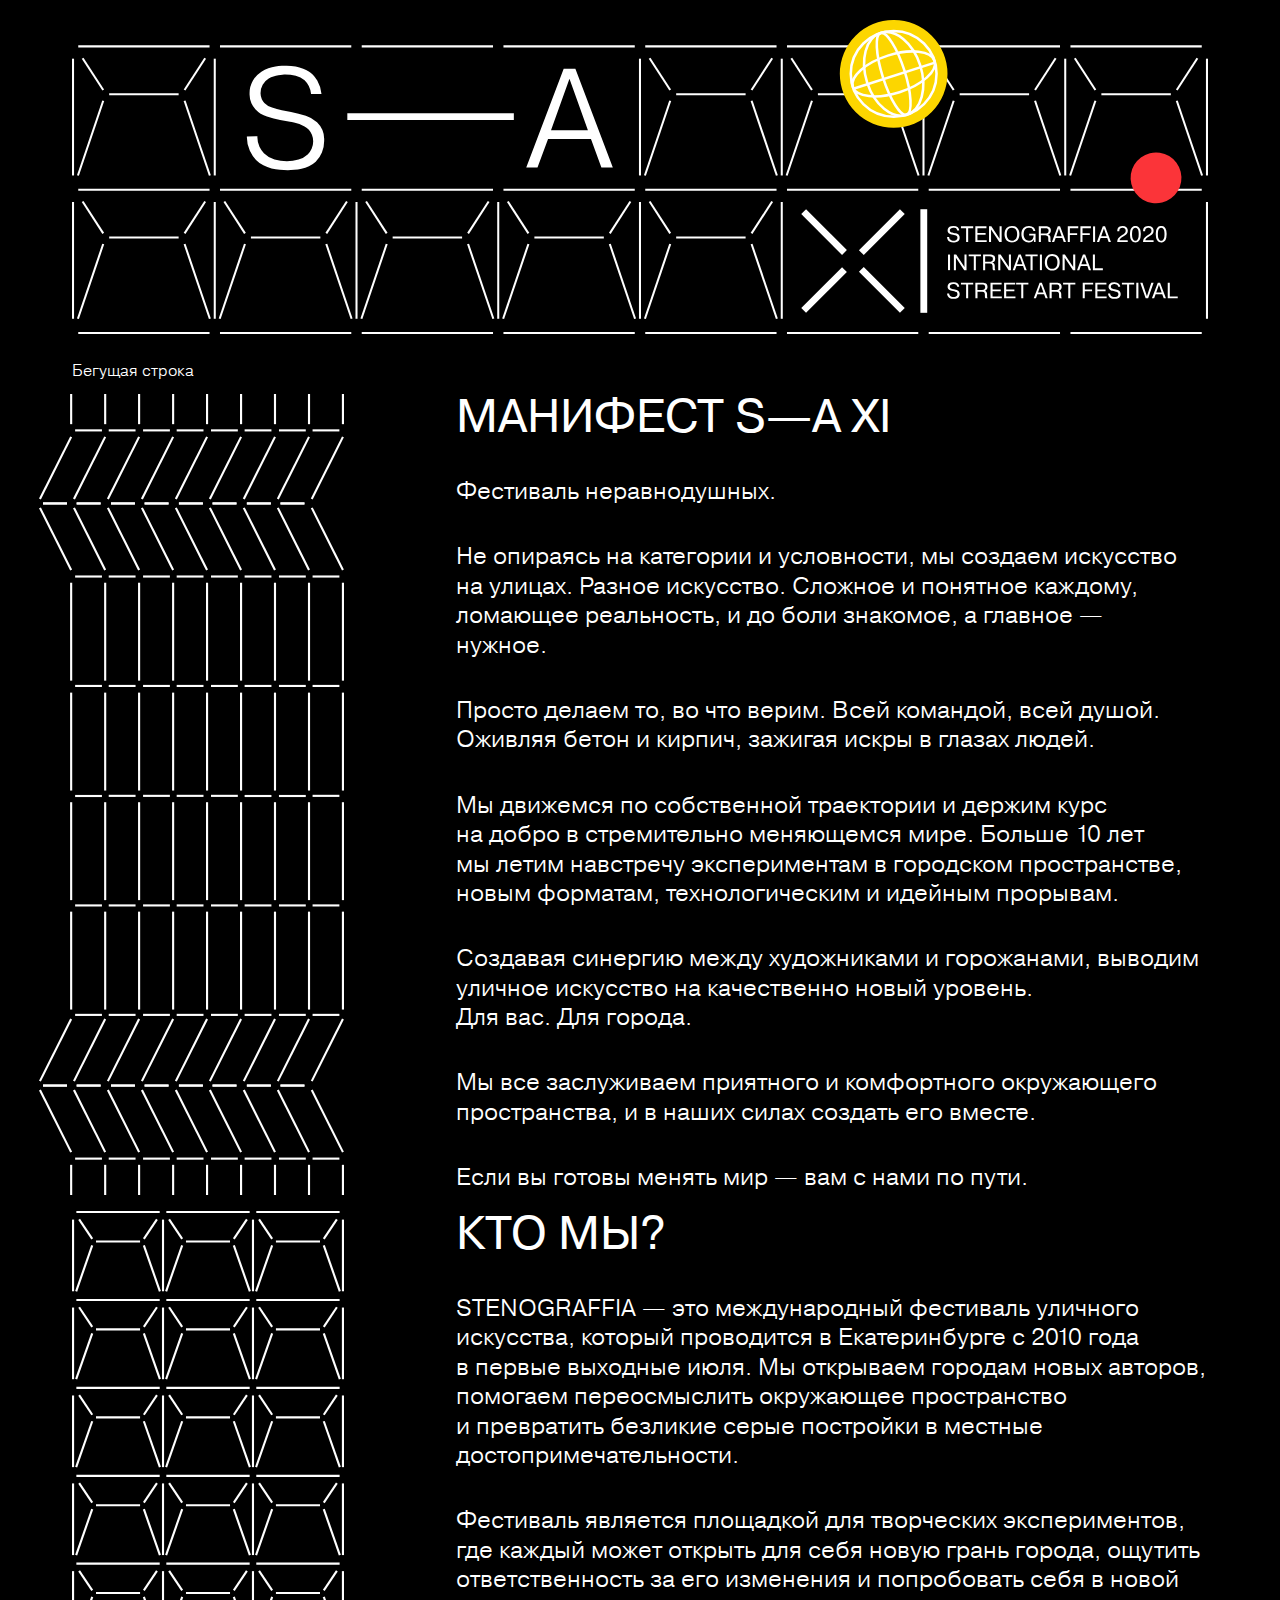
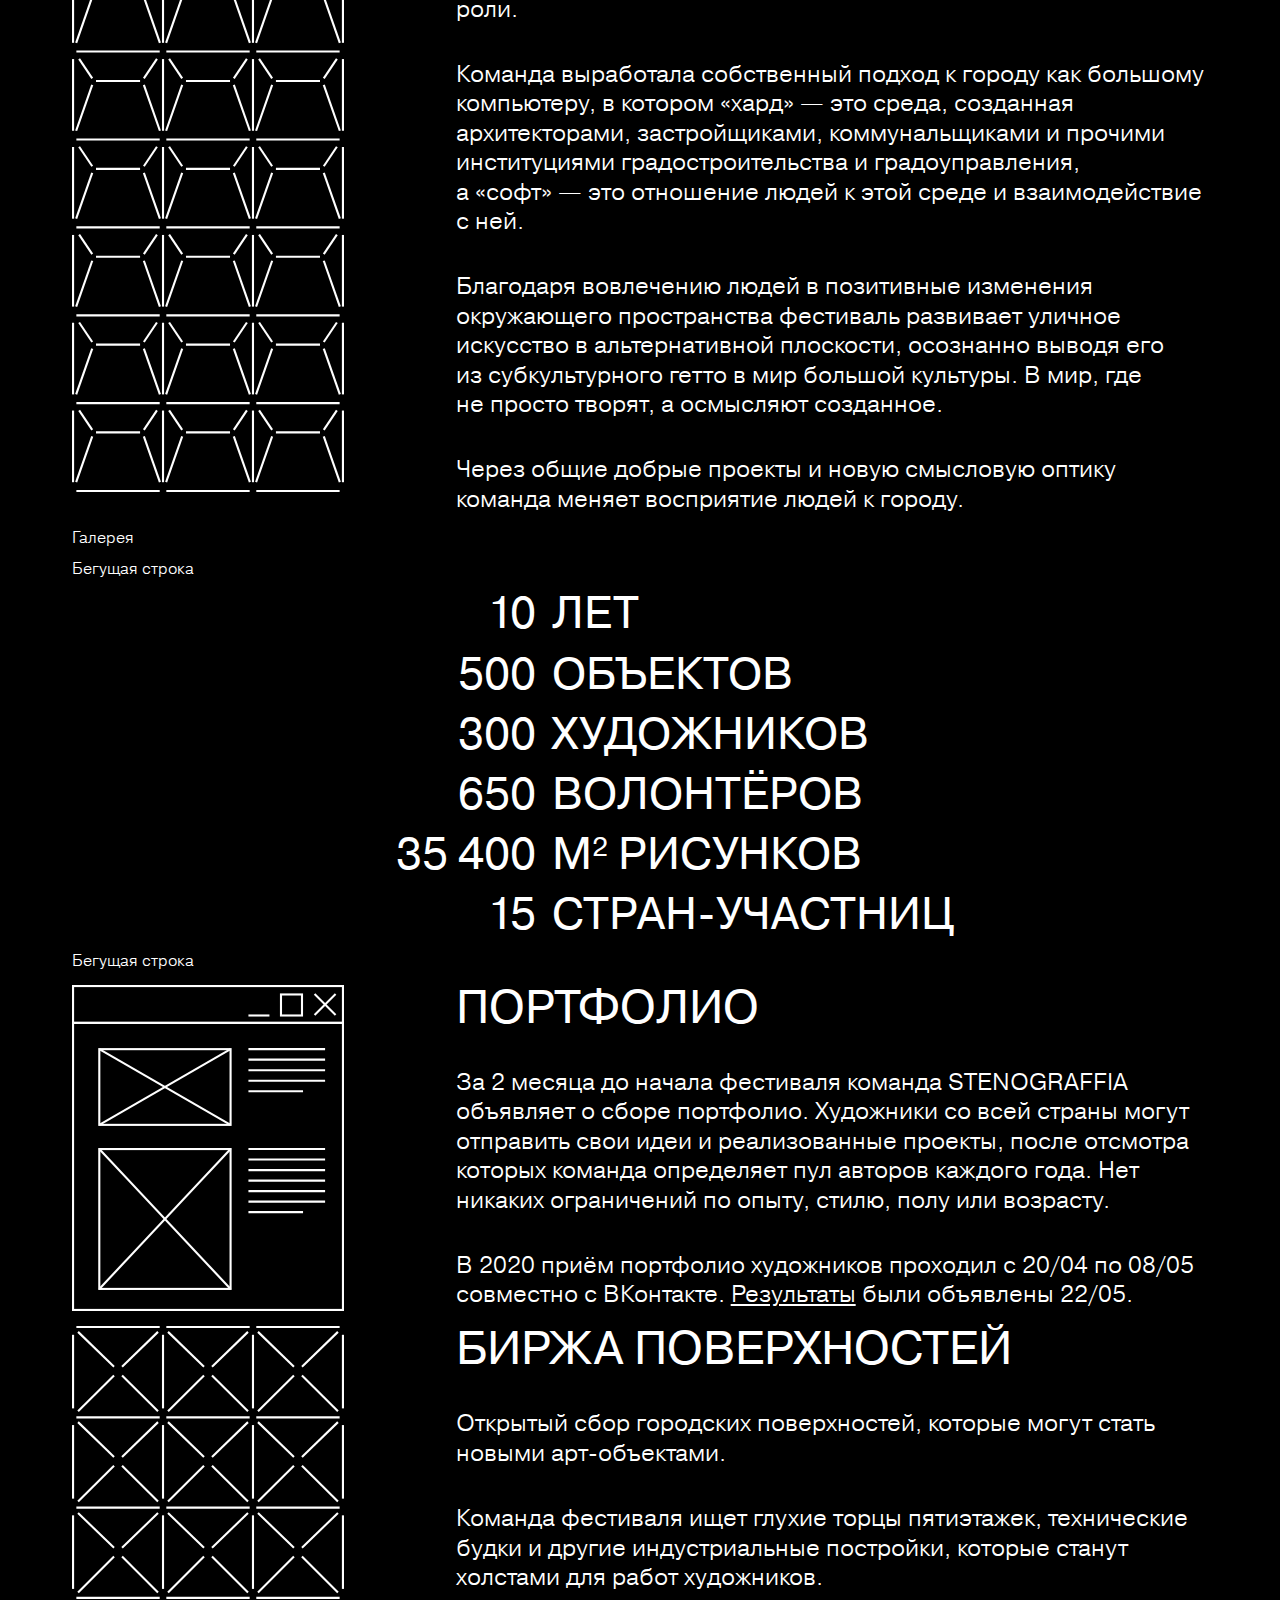
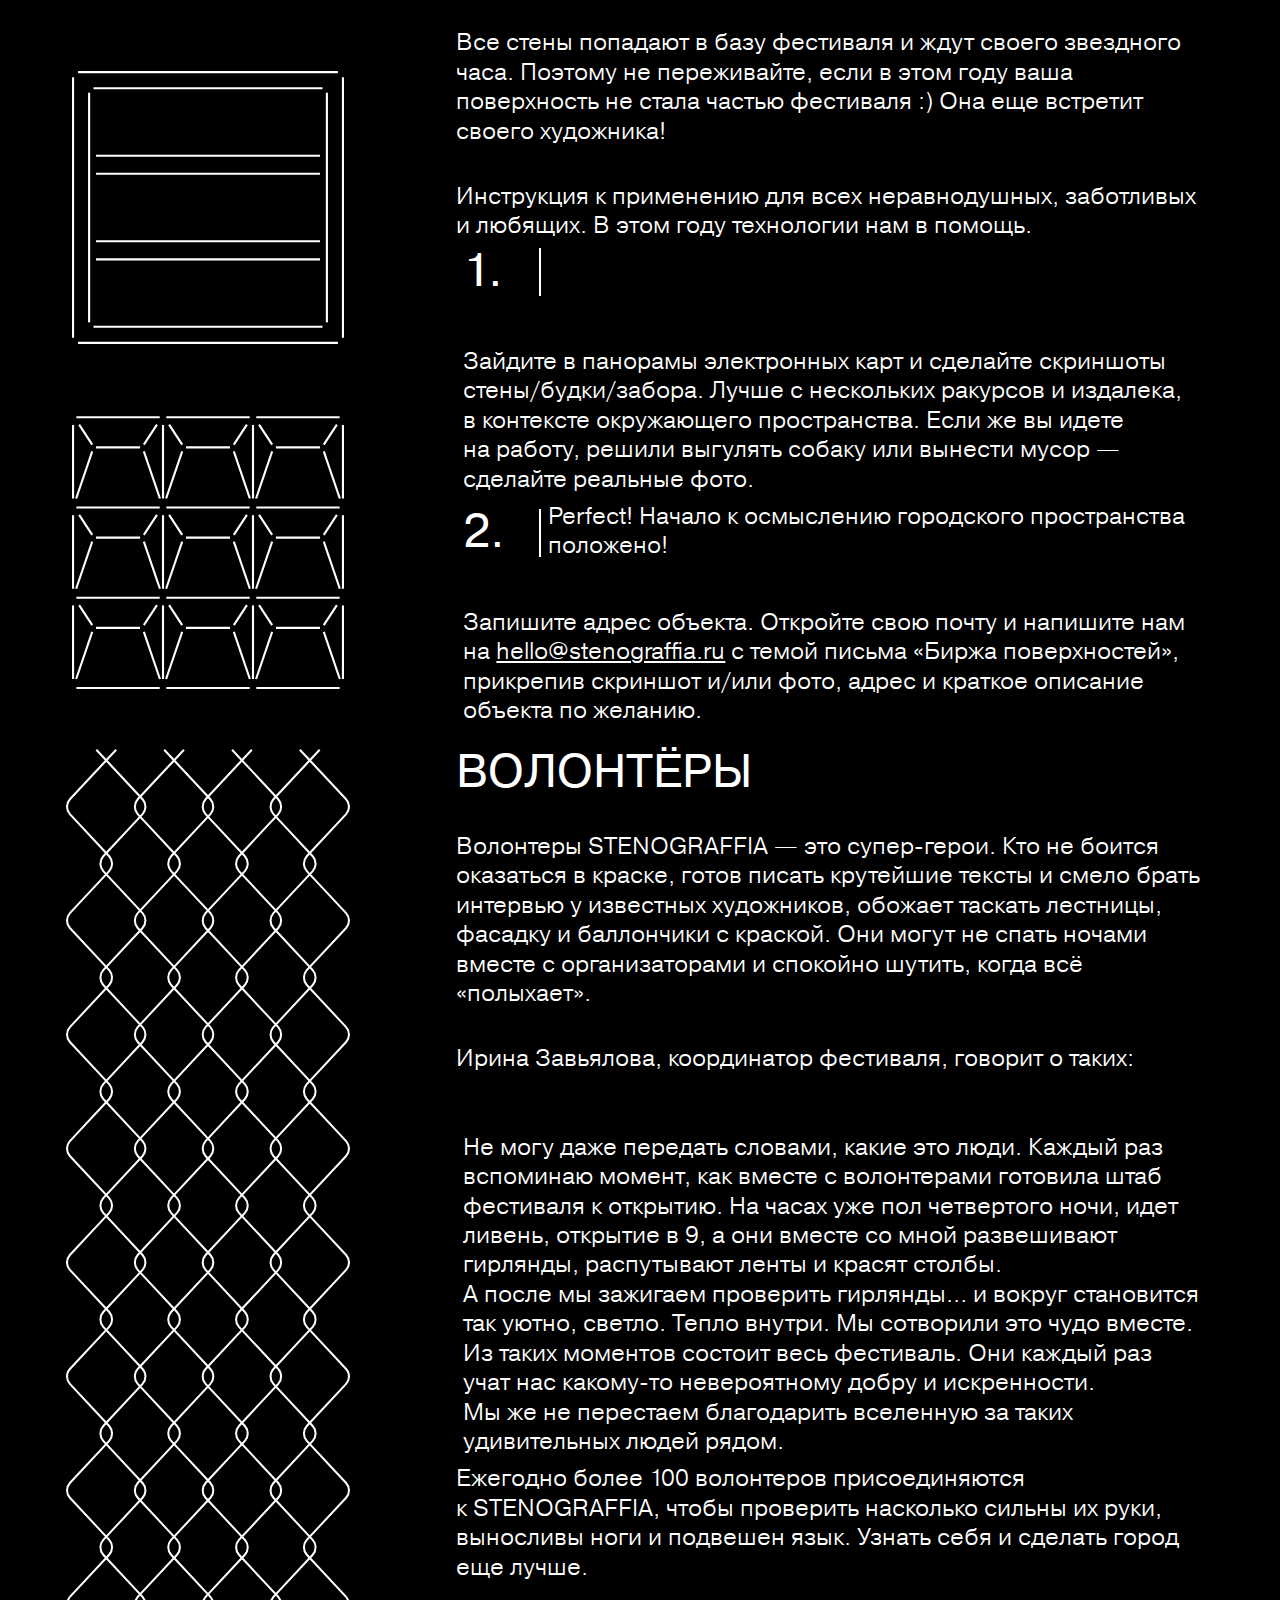
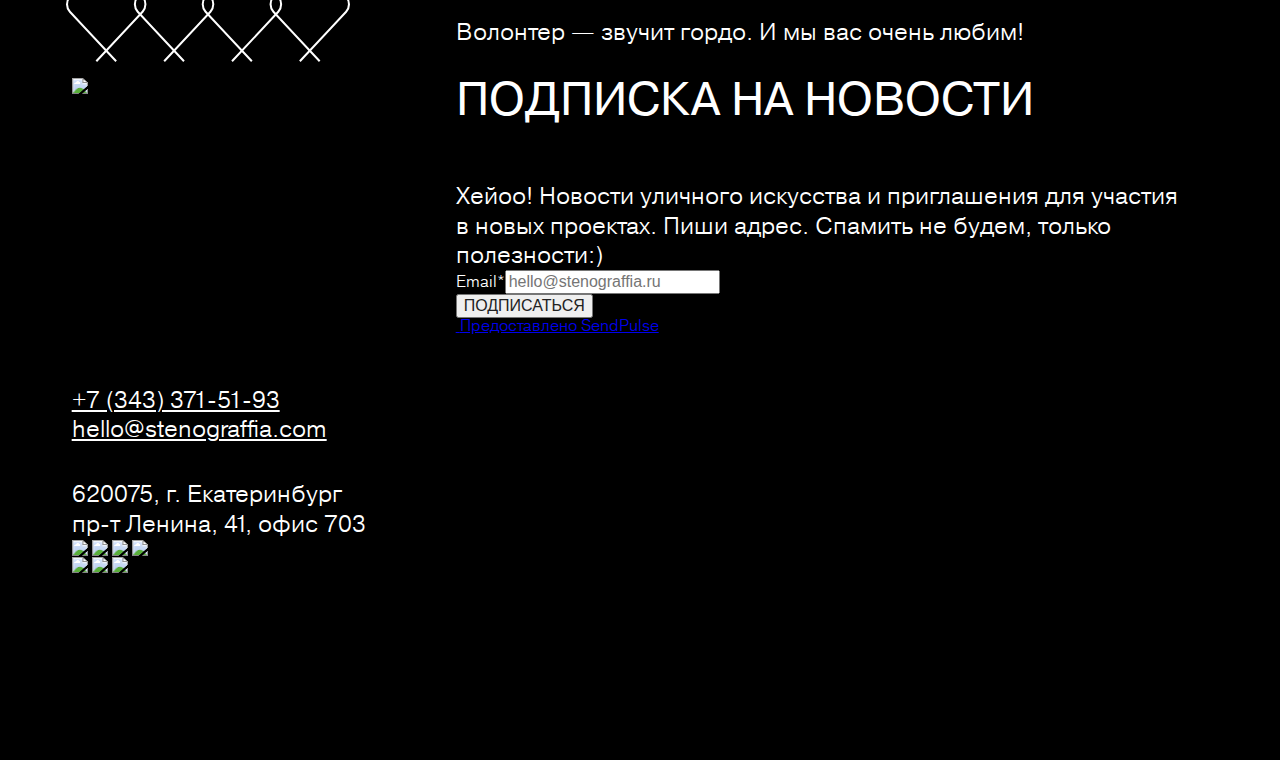
==== index.html @ bbad6b16 "правильное название вк" ====
<!DOCTYPE html>
<html lang="ru">
	<head>
		<meta charset="utf-8">
		<title>S—A.XI</title>
		<link rel="stylesheet" href="./styles.css?ver=start">
		
	</head>
	<body>
		<div class="container">
			<!--<div class="row header-row">
				<div class="col-7"><span class="header">STENOGRAFFIA_FESTIVAL</span></div>
				<div class="col-5 alright"><span class="header"><a href="#">PRESS</a> <a href="#">REVISION</a></span></div>
			</div>-->
			<div class="row header-row">
				<div class="col-12"><img src="./img/header.svg" alt="S—A.XI" width="100%"></div>
			</div>
			<div class="row marquee-row">
				<div class="col-12">Бегущая строка</div>
			</div>
			<div class="row manifest-row">
				<div class="col-3"><img src="./img/zabor-setka.svg" width="112%" style="margin-left:-12%"></div>
				<div class="col-1"></div>
				<div class="col-8">
					<h2>Манифест S—A XI</h2>
					<p>Фестиваль неравнодушных.</p>
					<p>Не&nbsp;опираясь на&nbsp;категории и&nbsp;условности, мы&nbsp;создаем искусство на&nbsp;улицах. Разное искусство. Сложное и&nbsp;понятное каждому, ломающее реальность, и&nbsp;до&nbsp;боли знакомое, а&nbsp;главное&nbsp;&mdash;<br>нужное.</p>
					<p>Просто делаем то, во&nbsp;что верим. Всей командой, всей душой. Оживляя бетон и&nbsp;кирпич, зажигая искры в&nbsp;глазах людей.</p>
					<p>Мы&nbsp;движемся по&nbsp;собственной траектории и&nbsp;держим курс на&nbsp;добро в&nbsp;стремительно меняющемся мире. Больше&nbsp;10&nbsp;лет мы&nbsp;летим навстречу экспериментам в&nbsp;городском пространстве, новым форматам, технологическим и&nbsp;идейным прорывам.</p>
					<p>Создавая синергию между художниками и&nbsp;горожанами, выводим уличное искусство на&nbsp;качественно новый уровень.<br>Для&nbsp;вас. Для&nbsp;города.</p>
					<p>Мы&nbsp;все заслуживаем приятного и&nbsp;комфортного окружающего пространства, и&nbsp;в&nbsp;наших силах создать его вместе.</p>
					<p>Если вы&nbsp;готовы менять мир&nbsp;&mdash; вам с&nbsp;нами по&nbsp;пути.</p>
				</div>
			</div>
			<div class="row who-row">
				<div class="col-3"><img src="./img/zabor-po2.svg" width="100%"></div>
				<div class="col-1"></div>
				<div class="col-8">
					<h2>Кто мы?</h2>
					<p>STENOGRAFFIA&nbsp;&mdash; это международный фестиваль уличного искусства, который проводится в&nbsp;Екатеринбурге с&nbsp;2010 года в&nbsp;первые выходные июля. Мы&nbsp;открываем городам новых авторов, помогаем переосмыслить окружающее пространство и&nbsp;превратить безликие серые постройки в&nbsp;местные достопримечательности.</p>
					<p>Фестиваль является площадкой для творческих экспериментов, где каждый может открыть для себя новую грань города, ощутить ответственность за&nbsp;его изменения и&nbsp;попробовать себя в&nbsp;новой роли.</p>
					<p>Команда выработала собственный подход к&nbsp;городу как большому компьютеру, в&nbsp;котором &laquo;хард&raquo;&nbsp;&mdash; это среда, созданная архитекторами, застройщиками, коммунальщиками и&nbsp;прочими институциями градостроительства и&nbsp;градоуправления, а&nbsp;&laquo;софт&raquo;&nbsp;&mdash; это отношение людей к&nbsp;этой среде и&nbsp;взаимодействие с&nbsp;ней.</p>
					<p>Благодаря вовлечению людей в&nbsp;позитивные изменения окружающего пространства фестиваль развивает уличное искусство в&nbsp;альтернативной плоскости, осознанно выводя его из&nbsp;субкультурного гетто в&nbsp;мир большой культуры. В&nbsp;мир, где не&nbsp;просто творят, а&nbsp;осмысляют созданное.</p>
					<p>Через общие добрые проекты и&nbsp;новую смысловую оптику команда меняет восприятие людей к&nbsp;городу.</p>
				</div>
			</div>
			<div class="row gallery-row">
				<div class="col-12">Галерея</div>
			</div>
			<div class="row marquee-row">
				<div class="col-12">Бегущая строка</div>
			</div>
			<div class="row numbers numbers-row">
				<div class="col-5 alright">10</div>
				<div class="col-7">лет</div>
			</div>
			<div class="row numbers numbers-row">
				<div class="col-5 alright">500</div>
				<div class="col-7">объектов</div>
			</div>
			<div class="row numbers numbers-row">
				<div class="col-5 alright">300</div>
				<div class="col-7">художников</div>
			</div>
			<div class="row numbers numbers-row">
				<div class="col-5 alright">650</div>
				<div class="col-7">волонтёров</div>
			</div>
			<div class="row numbers numbers-row">
				<div class="col-5 alright">35 400</div>
				<div class="col-7">м² рисунков</div>
			</div>
			<div class="row numbers numbers-row">
				<div class="col-5 alright">15</div>
				<div class="col-7">стран-участниц</div>
			</div>
			<div class="row marquee-row">
				<div class="col-12">Бегущая строка</div>
			</div>
			<div class="row portfolio-row">
				<div class="col-3"><img src="./img/window.svg" width="100%"></div>
				<div class="col-1"></div>
				<div class="col-8">
					<h2>Портфолио</h2>
					<p>За&nbsp;2&nbsp;месяца до&nbsp;начала фестиваля команда STENOGRAFFIA объявляет о&nbsp;сборе портфолио. Художники со&nbsp;всей страны могут отправить свои идеи и&nbsp;реализованные проекты, после отсмотра которых команда определяет пул авторов каждого года. Нет никаких ограничений по&nbsp;опыту, стилю, полу или возрасту.</p>
					<p>В&nbsp;2020 приём портфолио художников проходил с&nbsp;20/04 по&nbsp;08/05 совместно с&nbsp;ВКонтакте. <a href="https://vk.com/wall-17497334_13566">Результаты</a> были объявлены 22/05.</p>
				</div>
			</div>
			<div class="row birzha-row">
				<div class="col-3"><img src="./img/walls.svg" width="100%"></div>
				<div class="col-1"></div>
				<div class="col-8">
					<h2>Биржа поверхностей</h2>
					<p>Открытый сбор городских поверхностей, которые могут стать новыми <nobr>арт-объектами</nobr>.</p>
					<p>Команда фестиваля ищет глухие торцы пятиэтажек, технические будки и&nbsp;другие индустриальные постройки, которые станут холстами для работ художников.</p>
					<p>Все стены попадают в&nbsp;базу фестиваля и&nbsp;ждут своего звездного часа. Поэтому не&nbsp;переживайте, если в&nbsp;этом году ваша поверхность не&nbsp;стала частью фестиваля :) Она еще встретит своего художника!</p>	<p>Инструкция к&nbsp;применению для всех неравнодушных, заботливых и&nbsp;любящих. В&nbsp;этом году технологии нам в&nbsp;помощь. </p>
					<div class="row-small"><div class="col-sm-1 instruction">1.</div><div class="col-sm-7"><p>Зайдите в&nbsp;панорамы электронных карт и&nbsp;сделайте скриншоты стены/будки/забора. Лучше с&nbsp;нескольких ракурсов и&nbsp;издалека, в&nbsp;контексте окружающего пространства. Если&nbsp;же вы&nbsp;идете на&nbsp;работу, решили выгулять собаку или вынести мусор&nbsp;&mdash; сделайте реальные фото.</p></div></div>
					<div class="row-small"><div class="col-sm-1 instruction">2.</div><div class="col-sm-7"><p>Запишите адрес объекта. Откройте свою почту и&nbsp;напишите нам на&nbsp;<a href="mailto:hello@stenograffia.ru?subject=Биржа поверхностей">hello@stenograffia.ru</a> с&nbsp;темой письма &laquo;Биржа поверхностей&raquo;, прикрепив скриншот и/или фото, адрес и&nbsp;краткое описание объекта по&nbsp;желанию.</p></div></div>
					<p>Perfect! Начало к осмыслению городского пространства положено!</p>
				</div>
			</div>
			<div class="row volunteer-row">
				<div class="col-3"><img src="./img/rabitz.svg" width="104%" style="margin-left:-2%"></div>
				<div class="col-1"></div>
				<div class="col-8">
					<h2>Волонтёры</h2>
					<p>Волонтеры STENOGRAFFIA&nbsp;&mdash; это <nobr>супер-герои</nobr>. Кто не&nbsp;боится оказаться в&nbsp;краске, готов писать крутейшие тексты и&nbsp;смело брать интервью у&nbsp;известных художников, обожает таскать лестницы, фасадку и&nbsp;баллончики с&nbsp;краской. Они могут не&nbsp;спать ночами вместе с&nbsp;организаторами и&nbsp;спокойно шутить, когда всё &laquo;полыхает&raquo;.</p>
					<p>Ирина Завьялова, координатор фестиваля, говорит о&nbsp;таких: </p>
					<div class="row-small"><div class="col-sm-1" style="border-right: 0.2vw solid white;"></div><div class="col-sm-7"><p>Не&nbsp;могу даже передать словами, какие это люди. Каждый раз вспоминаю момент, как вместе с&nbsp;волонтерами готовила штаб фестиваля к&nbsp;открытию. На&nbsp;часах уже пол четвертого ночи, идет ливень, открытие&nbsp;в&nbsp;9, а&nbsp;они вместе со&nbsp;мной развешивают гирлянды, распутывают ленты и&nbsp;красят столбы. А&nbsp;после&nbsp;мы&nbsp;зажигаем проверить гирлянды&hellip; и&nbsp;вокруг становится так уютно, светло. Тепло внутри. Мы&nbsp;сотворили это чудо вместе. Из&nbsp;таких моментов состоит весь фестиваль. Они&nbsp;каждый раз учат нас <nobr>какому-то</nobr> невероятному добру и&nbsp;искренности. Мы&nbsp;же&nbsp;не&nbsp;перестаем благодарить вселенную за&nbsp;таких удивительных людей рядом.</p></div></div>
					<p>Ежегодно более 100 волонтеров присоединяются к&nbsp;STENOGRAFFIA, чтобы проверить насколько сильны их&nbsp;руки, выносливы ноги и&nbsp;подвешен язык. Узнать себя и&nbsp;сделать город еще лучше.</p>
					<p>Волонтер&nbsp;&mdash; звучит гордо. И&nbsp;мы&nbsp;вас очень любим!</p>
				</div>
			</div>
			<div class="row mail-row">
				<div class="col-3"><img src="./img/letter.svg" width="100%"></div>
				<div class="col-1"></div>
				<div class="col-8">
					<h2>Подписка на новости</h2>
					<p style="margin-top: 1.7vw;">Хейоо! Новости уличного искусства и&nbsp;приглашения для участия в&nbsp;новых проектах. Пиши адрес. Спамить не&nbsp;будем, только полезности:)</p>
					<div class="mailform">
						<div class="sp-form-outer sp-force-hide">
							<div id="sp-form-156714" sp-id="156714" sp-hash="46d7d1a23f1857fbc134d47abc59df1a1ac632f223fa742f9236b6a47ae38594" sp-lang="ru" class="sp-form sp-form-regular sp-form-embed sp-form-horizontal" sp-show-options="%7B%22satellite%22%3Afalse%2C%22maDomain%22%3A%22login.sendpulse.com%22%2C%22formsDomain%22%3A%22forms.sendpulse.com%22%2C%22condition%22%3A%22onEnter%22%2C%22scrollTo%22%3A25%2C%22delay%22%3A10%2C%22repeat%22%3A3%2C%22background%22%3A%22rgba(0%2C%200%2C%200%2C%200.5)%22%2C%22position%22%3A%22bottom-right%22%2C%22animation%22%3A%22%22%2C%22hideOnMobile%22%3Afalse%2C%22urlFilter%22%3Afalse%2C%22urlFilterConditions%22%3A%5B%7B%22force%22%3A%22hide%22%2C%22clause%22%3A%22contains%22%2C%22token%22%3A%22%22%7D%5D%2C%22analytics%22%3A%7B%22ga%22%3A%7B%22eventLabel%22%3Anull%2C%22send%22%3Afalse%7D%2C%22ym%22%3A%7B%22counterId%22%3Anull%2C%22eventLabel%22%3Anull%2C%22targetId%22%3Anull%2C%22send%22%3Afalse%7D%7D%7D">
								<div class="sp-form-fields-wrapper">
									<div class="sp-message">
										<div></div>
									</div>
									<form novalidate="" class="sp-element-container ui-sortable ui-droppable sp-lg sp-field-nolabel ">
										<div class="sp-field " sp-id="sp-02039df5-4480-4acd-866e-814cf41bf52b"><label class="sp-control-label"><span >Email</span><strong >*</strong></label><input type="email" sp-type="email" name="sform[email]" class="sp-form-control " placeholder="hello@stenograffia.ru" sp-tips="%7B%22required%22%3A%22%D0%9E%D0%B1%D1%8F%D0%B7%D0%B0%D1%82%D0%B5%D0%BB%D1%8C%D0%BD%D0%BE%D0%B5%20%D0%BF%D0%BE%D0%BB%D0%B5%22%2C%22wrong%22%3A%22%D0%9D%D0%B5%D0%B2%D0%B5%D1%80%D0%BD%D1%8B%D0%B9%20email-%D0%B0%D0%B4%D1%80%D0%B5%D1%81%22%7D" required="required"></div>
										<div class="sp-field sp-button-container " sp-id="sp-0250cf25-61cb-4b80-8e9d-5a84da760cba"><button id="sp-0250cf25-61cb-4b80-8e9d-5a84da760cba" class="sp-button">ПОДПИСАТЬСЯ </button></div>
									</form>
									<div class="sp-link-wrapper sp-brandname__left"><a class="sp-link " target="_blank" href="https://sendpulse.com/ru/forms-powered-by-sendpulse?sn=b25sZWFybmluZy5ydQ%3D%3D&amp;from=7389306"><span class="sp-link-img">&nbsp;</span><span translate="FORM.PROVIDED_BY">Предоставлено SendPulse</span></a></div>
								</div>
							</div>
						</div>
						<script type="text/javascript" src="//web.webformscr.com/apps/fc3/build/default-handler.js?1589449341458"></script>
					</div>
				</div>
			</div>
			<div class="row volunteer-row">
				<div class="col-3"><p class="no-underline"><a href="tel:+73433715193">+7 (343) 371-51-93</a><br>
				<a href="mailto:hello@stenograffia.com">hello@stenograffia.com</a></p>
				<p style="overflow-x: visible; white-space:nowrap;">620075, г. Екатеринбург<br>
				пр-т Ленина, 41, офис 703</p>
				<div><div class="icons">
					<a href="https://vk.com/stenograffia"><img src="./img/vk.svg"></a>
					<a href="https://facebook.com/stenograffia/"><img src="./img/fb.svg"></a>
					<a href="https://www.instagram.com/stenograffia/"><img src="./img/insta.svg"></a>
					<a href="https://www.youtube.com/user/streeticonru"><img src="./img/yt.svg"></a>
				</div>
				<div class="icons-2">
					<a href="https://artsandculture.google.com/partner/stenograffia"><img src="./img/googleart.svg"></a>
					<a href="https://ekaterinburg.streetartcities.com/"><img src="./img/cities.svg"></a>
					<a href="https://ru.wikipedia.org/wiki/%D0%A1%D1%82%D0%B5%D0%BD%D0%BE%D0%B3%D1%80%D0%B0%D1%84%D1%84%D0%B8%D1%8F"><img src="./img/wiki.svg"></a>
				</div></div>
			</div>
			<div class="col-1"></div>
			<div class="col-8">
				<iframe src="https://www.google.com/maps/d/embed?mid=1xyfqwKQ35Fc_DFLENugD0XhU-3k" width="100%" height="400vw"></iframe>
				
				
			</div>
		</div>
	</div>
</body>
</html>
---- styles.css ----
/* http://meyerweb.com/eric/tools/css/reset/
   v2.0-modified | 20110126
   License: none (public domain)
*/

html, body, div, span, applet, object, iframe,
h1, h2, h3, h4, h5, h6, p, blockquote, pre,
a, abbr, acronym, address, big, cite, code,
del, dfn, em, img, ins, kbd, q, s, samp,
small, strike, strong, sub, sup, tt, var,
b, u, i, center,
dl, dt, dd, ol, ul, li,
fieldset, form, label, legend,
table, caption, tbody, tfoot, thead, tr, th, td,
article, aside, canvas, details, embed,
figure, figcaption, footer, header, hgroup,
menu, nav, output, ruby, section, summary,
time, mark, audio, video {
  margin: 0;
  padding: 0;
  border: 0;
  font-size: 100%;
  font: inherit;
  vertical-align: baseline;
}

/* make sure to set some focus styles for accessibility */
:focus {
    outline: 0;
}

/* HTML5 display-role reset for older browsers */
article, aside, details, figcaption, figure,
footer, header, hgroup, menu, nav, section {
  display: block;
}

body {
  line-height: 1;
}

ol, ul {
  list-style: none;
}

blockquote, q {
  quotes: none;
}

blockquote:before, blockquote:after,
q:before, q:after {
  content: '';
  content: none;
}

table {
  border-collapse: collapse;
  border-spacing: 0;
}

input[type=search]::-webkit-search-cancel-button,
input[type=search]::-webkit-search-decoration,
input[type=search]::-webkit-search-results-button,
input[type=search]::-webkit-search-results-decoration {
    -webkit-appearance: none;
    -moz-appearance: none;
}

input[type=search] {
    -webkit-appearance: none;
    -moz-appearance: none;
    -webkit-box-sizing: content-box;
    -moz-box-sizing: content-box;
    box-sizing: content-box;
}

textarea {
    overflow: auto;
    vertical-align: top;
    resize: vertical;
}

/**
 * Correct `inline-block` display not defined in IE 6/7/8/9 and Firefox 3.
 */

audio,
canvas,
video {
    display: inline-block;
    *display: inline;
    *zoom: 1;
    max-width: 100%;
}

/**
 * Prevent modern browsers from displaying `audio` without controls.
 * Remove excess height in iOS 5 devices.
 */

audio:not([controls]) {
    display: none;
    height: 0;
}

/**
 * Address styling not present in IE 7/8/9, Firefox 3, and Safari 4.
 * Known issue: no IE 6 support.
 */

[hidden] {
    display: none;
}

/**
 * 1. Correct text resizing oddly in IE 6/7 when body `font-size` is set using
 *    `em` units.
 * 2. Prevent iOS text size adjust after orientation change, without disabling
 *    user zoom.
 */

html {
    font-size: 100%; /* 1 */
    -webkit-text-size-adjust: 100%; /* 2 */
    -ms-text-size-adjust: 100%; /* 2 */
}

/**
 * Address `outline` inconsistency between Chrome and other browsers.
 */

a:focus {
    outline: thin dotted;
}

/**
 * Improve readability when focused and also mouse hovered in all browsers.
 */

a:active,
a:hover {
    outline: 0;
}

/**
 * 1. Remove border when inside `a` element in IE 6/7/8/9 and Firefox 3.
 * 2. Improve image quality when scaled in IE 7.
 */

img {
    border: 0; /* 1 */
    -ms-interpolation-mode: bicubic; /* 2 */
}

/**
 * Address margin not present in IE 6/7/8/9, Safari 5, and Opera 11.
 */

figure {
    margin: 0;
}

/**
 * Correct margin displayed oddly in IE 6/7.
 */

form {
    margin: 0;
}

/**
 * Define consistent border, margin, and padding.
 */

fieldset {
    border: 1px solid #c0c0c0;
    margin: 0 2px;
    padding: 0.35em 0.625em 0.75em;
}

/**
 * 1. Correct color not being inherited in IE 6/7/8/9.
 * 2. Correct text not wrapping in Firefox 3.
 * 3. Correct alignment displayed oddly in IE 6/7.
 */

legend {
    border: 0; /* 1 */
    padding: 0;
    white-space: normal; /* 2 */
    *margin-left: -7px; /* 3 */
}

/**
 * 1. Correct font size not being inherited in all browsers.
 * 2. Address margins set differently in IE 6/7, Firefox 3+, Safari 5,
 *    and Chrome.
 * 3. Improve appearance and consistency in all browsers.
 */

button,
input,
select,
textarea {
    font-size: 100%; /* 1 */
    margin: 0; /* 2 */
    vertical-align: baseline; /* 3 */
    *vertical-align: middle; /* 3 */
}

/**
 * Address Firefox 3+ setting `line-height` on `input` using `!important` in
 * the UA stylesheet.
 */

button,
input {
    line-height: normal;
}

/**
 * Address inconsistent `text-transform` inheritance for `button` and `select`.
 * All other form control elements do not inherit `text-transform` values.
 * Correct `button` style inheritance in Chrome, Safari 5+, and IE 6+.
 * Correct `select` style inheritance in Firefox 4+ and Opera.
 */

button,
select {
    text-transform: none;
}

/**
 * 1. Avoid the WebKit bug in Android 4.0.* where (2) destroys native `audio`
 *    and `video` controls.
 * 2. Correct inability to style clickable `input` types in iOS.
 * 3. Improve usability and consistency of cursor style between image-type
 *    `input` and others.
 * 4. Remove inner spacing in IE 7 without affecting normal text inputs.
 *    Known issue: inner spacing remains in IE 6.
 */

button,
html input[type="button"], /* 1 */
input[type="reset"],
input[type="submit"] {
    -webkit-appearance: button; /* 2 */
    cursor: pointer; /* 3 */
    *overflow: visible;  /* 4 */
}

/**
 * Re-set default cursor for disabled elements.
 */

button[disabled],
html input[disabled] {
    cursor: default;
}

/**
 * 1. Address box sizing set to content-box in IE 8/9.
 * 2. Remove excess padding in IE 8/9.
 * 3. Remove excess padding in IE 7.
 *    Known issue: excess padding remains in IE 6.
 */

input[type="checkbox"],
input[type="radio"] {
    box-sizing: border-box; /* 1 */
    padding: 0; /* 2 */
    *height: 13px; /* 3 */
    *width: 13px; /* 3 */
}

/**
 * 1. Address `appearance` set to `searchfield` in Safari 5 and Chrome.
 * 2. Address `box-sizing` set to `border-box` in Safari 5 and Chrome
 *    (include `-moz` to future-proof).
 */

input[type="search"] {
    -webkit-appearance: textfield; /* 1 */
    -moz-box-sizing: content-box;
    -webkit-box-sizing: content-box; /* 2 */
    box-sizing: content-box;
}

/**
 * Remove inner padding and search cancel button in Safari 5 and Chrome
 * on OS X.
 */

input[type="search"]::-webkit-search-cancel-button,
input[type="search"]::-webkit-search-decoration {
    -webkit-appearance: none;
}

/**
 * Remove inner padding and border in Firefox 3+.
 */

button::-moz-focus-inner,
input::-moz-focus-inner {
    border: 0;
    padding: 0;
}

/**
 * 1. Remove default vertical scrollbar in IE 6/7/8/9.
 * 2. Improve readability and alignment in all browsers.
 */

textarea {
    overflow: auto; /* 1 */
    vertical-align: top; /* 2 */
}

/**
 * Remove most spacing between table cells.
 */

table {
    border-collapse: collapse;
    border-spacing: 0;
}

html,
button,
input,
select,
textarea {
    color: #222;
}


::-moz-selection {
    background: #b3d4fc;
    text-shadow: none;
}

::selection {
    background: #b3d4fc;
    text-shadow: none;
}

img {
    vertical-align: middle;
}

fieldset {
    border: 0;
    margin: 0;
    padding: 0;
}

textarea {
    resize: vertical;
}

.chromeframe {
    margin: 0.2em 0;
    background: #ccc;
    color: #000;
    padding: 0.2em 0;
}


/* SVG FIX*/


@namespace svg url(http://www.w3.org/2000/svg);

svg|a, svg|a:link, svg|a:visited, svg|a:hover, svg|a:active {
  cursor: pointer;
  outline: none; -moz-outline-style: none;
}

svg|a image, svg|a:link image, svg|a:visited image, svg|a:hover image, svg|a:active image {
  cursor: pointer;
  outline: none; -moz-outline-style: none;
}

svg|a g, svg|a:link g, svg|a:visited g, svg|a:hover g, svg|a:active g {
  cursor: pointer;
  outline: none; -moz-outline-style: none;
}





/*
START OF PROJECT
*/



@font-face {
  font-family: "OpenSansFine";
  src: url("./fonts/OpenSans/OpenSans-300.ttf");
  font-weight: 300;
  font-style: normal;
  font-stretch: normal
}

@font-face {
  font-family: "OpenSans";
  src: url("./fonts/OpenSans/OpenSans-400.ttf");
  font-weight: 400;
  font-style: normal;
  font-stretch: normal
}

@font-face {
  font-family: "DecimaMonoX";
  src: url("./fonts/DecimaMonoX/DecimaMonoX.ttf");
  font-weight: 400;
  font-style: normal;
  font-stretch: normal
}

@font-face {
  font-family: "DecimaMonoXBold";
  src: url("./fonts/DecimaMonoX/DecimaMonoX-Bold.ttf");
  font-weight: 500;
  font-style: normal;
  font-stretch: normal
}

@font-face {
  font-family: "Pragmatica";
  src: url("./fonts/Pragmatica/Pragmatica-Book.ttf");
  font-weight: 400;
  font-style: normal;
  font-stretch: normal
}

@font-face {
  font-family: "PragmaticaFine";
  src: url("./fonts/Pragmatica/Pragmatica-Light.ttf");
  font-weight: 300;
  font-style: normal;
  font-stretch: normal
}

html {
  -webkit-text-size-adjust: 100%;
  font-family: 'PragmaticaFine', 'OpenSans', sans-serif;
  line-height: 1.5;
  overflow-x: hidden;
  color: white;
}

body {
  background-color: black;
  color: white; 
  overflow-x: hidden;

  display: flex;
    justify-content: center;
}

.container {
    width: 90%;
    
}

.col-1 {grid-column: span 1;}
.col-2 {grid-column: span 2;}
.col-3 {grid-column: span 3;}
.col-4 {grid-column: span 4;}
.col-5 {grid-column: span 5;}
.col-6 {grid-column: span 6;}
.col-7 {grid-column: span 7;}
.col-8 {grid-column: span 8;}
.col-9 {grid-column: span 9;}
.col-10 {grid-column: span 10;}
.col-11 {grid-column: span 11;}
.col-12 {grid-column: span 12;} 



 [class*="col-"] {
  float: left;
  margin: 0.6vw;
  /*border: 1px solid red;*/
}

.row {
  display: grid;
  grid-template-columns: repeat(12, 1fr);
}


h1, h2 {
  font-size: 3.7vw;
  font-family: 'Pragmatica', 'OpenSans', sans-serif;
  text-transform: uppercase;
}

.numbers {
  font-size: 3.5vw;
  font-family: 'Pragmatica', 'OpenSans', sans-serif;
  text-transform: uppercase;
}

p {
  font-family: 'PragmaticaFine', 'OpenSans', sans-serif;
  font-size: 1.85vw;
  line-height: 2.3vw;
  padding-top: 2.8vw; 
}

p a {
  color: white;
}
p a:hover {
  color: white;
  text-decoration: none;
}


.alright{
  text-align: right;
}

.header {
  font-family: 'Pragmatica', 'OpenSans', sans-serif;
  font-size: 3.7vw;
  padding: 0 !important;
}

.alright a {
  padding-left: 2vw;
  color:white;
  text-decoration: none;
}

.alright a:hover {
  text-decoration: underline;
}

.header-row {
  padding-top: 1vw;
  padding-bottom: 1vw; 
}

.instruction {
  font-family: 'Pragmatica', 'OpenSans', sans-serif;
  font-size: 3.7vw;
  width: 10%;
  border-right: 2px solid white;
}
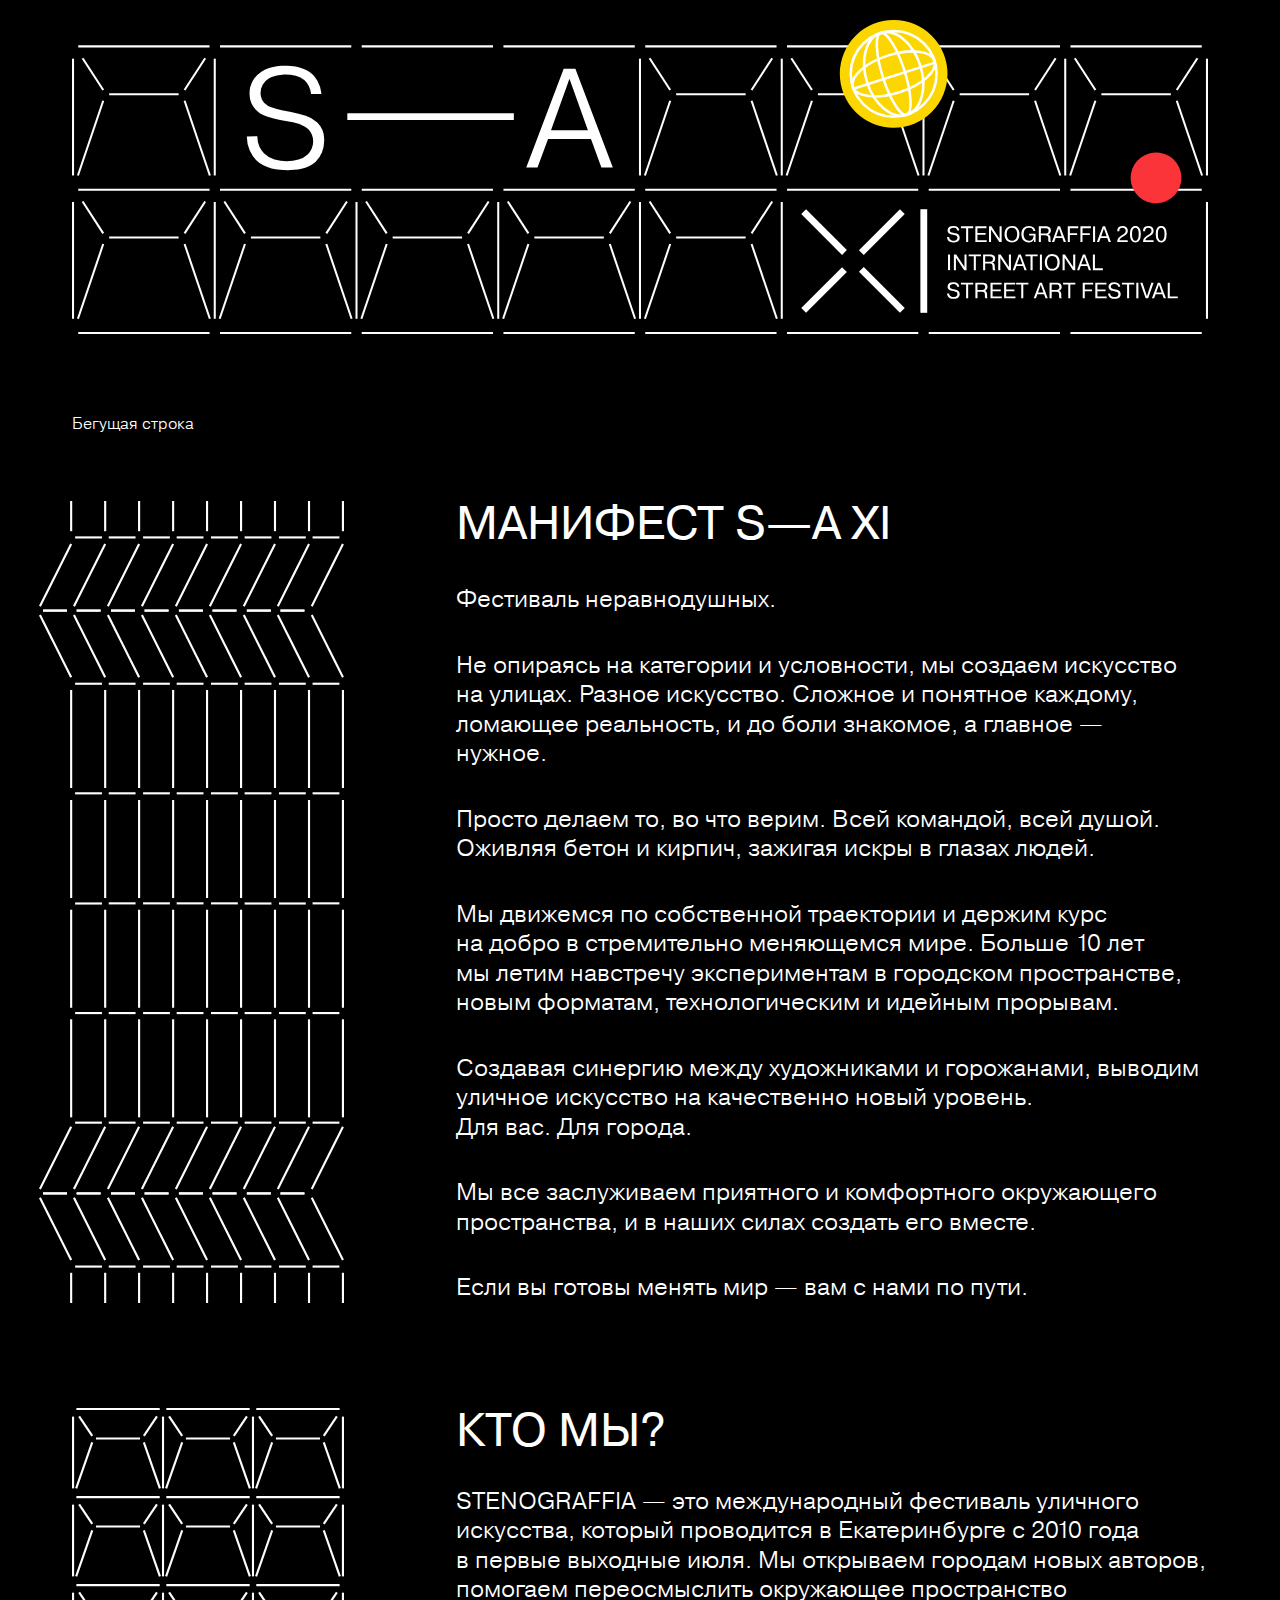
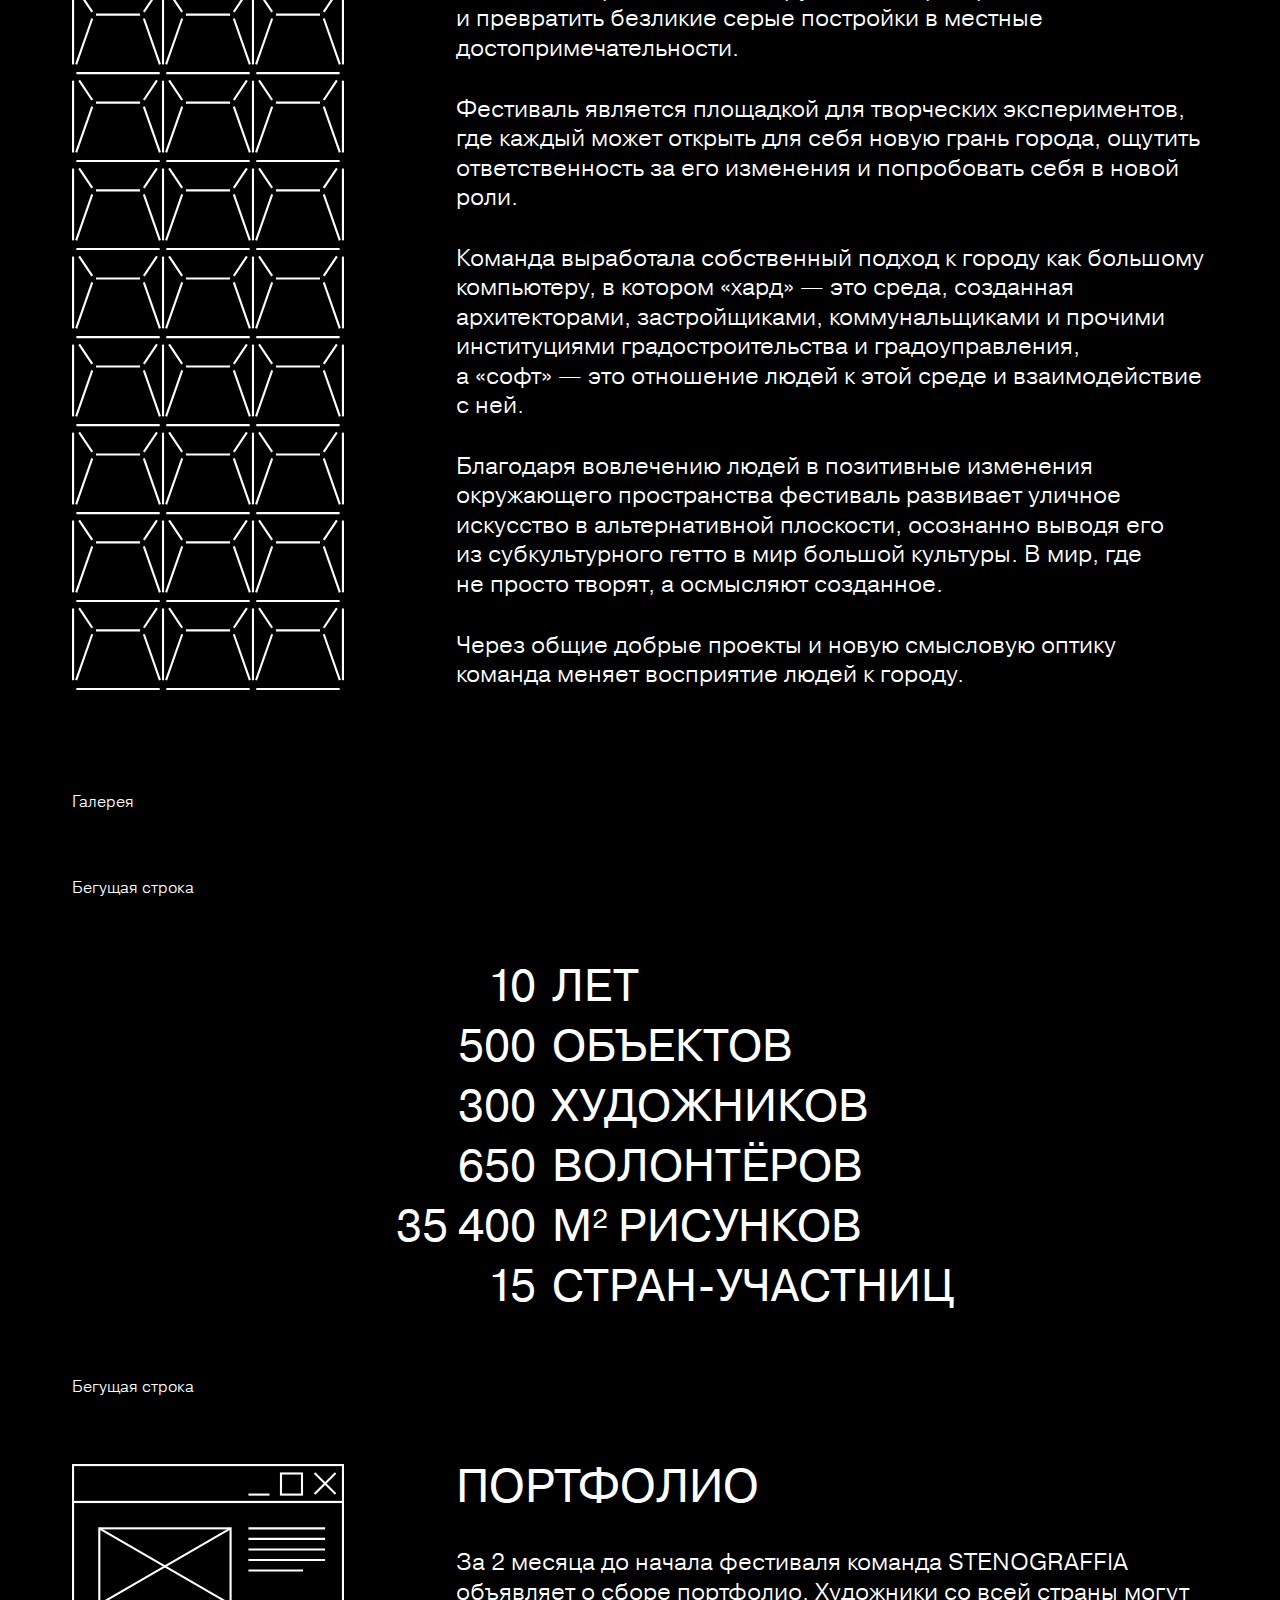
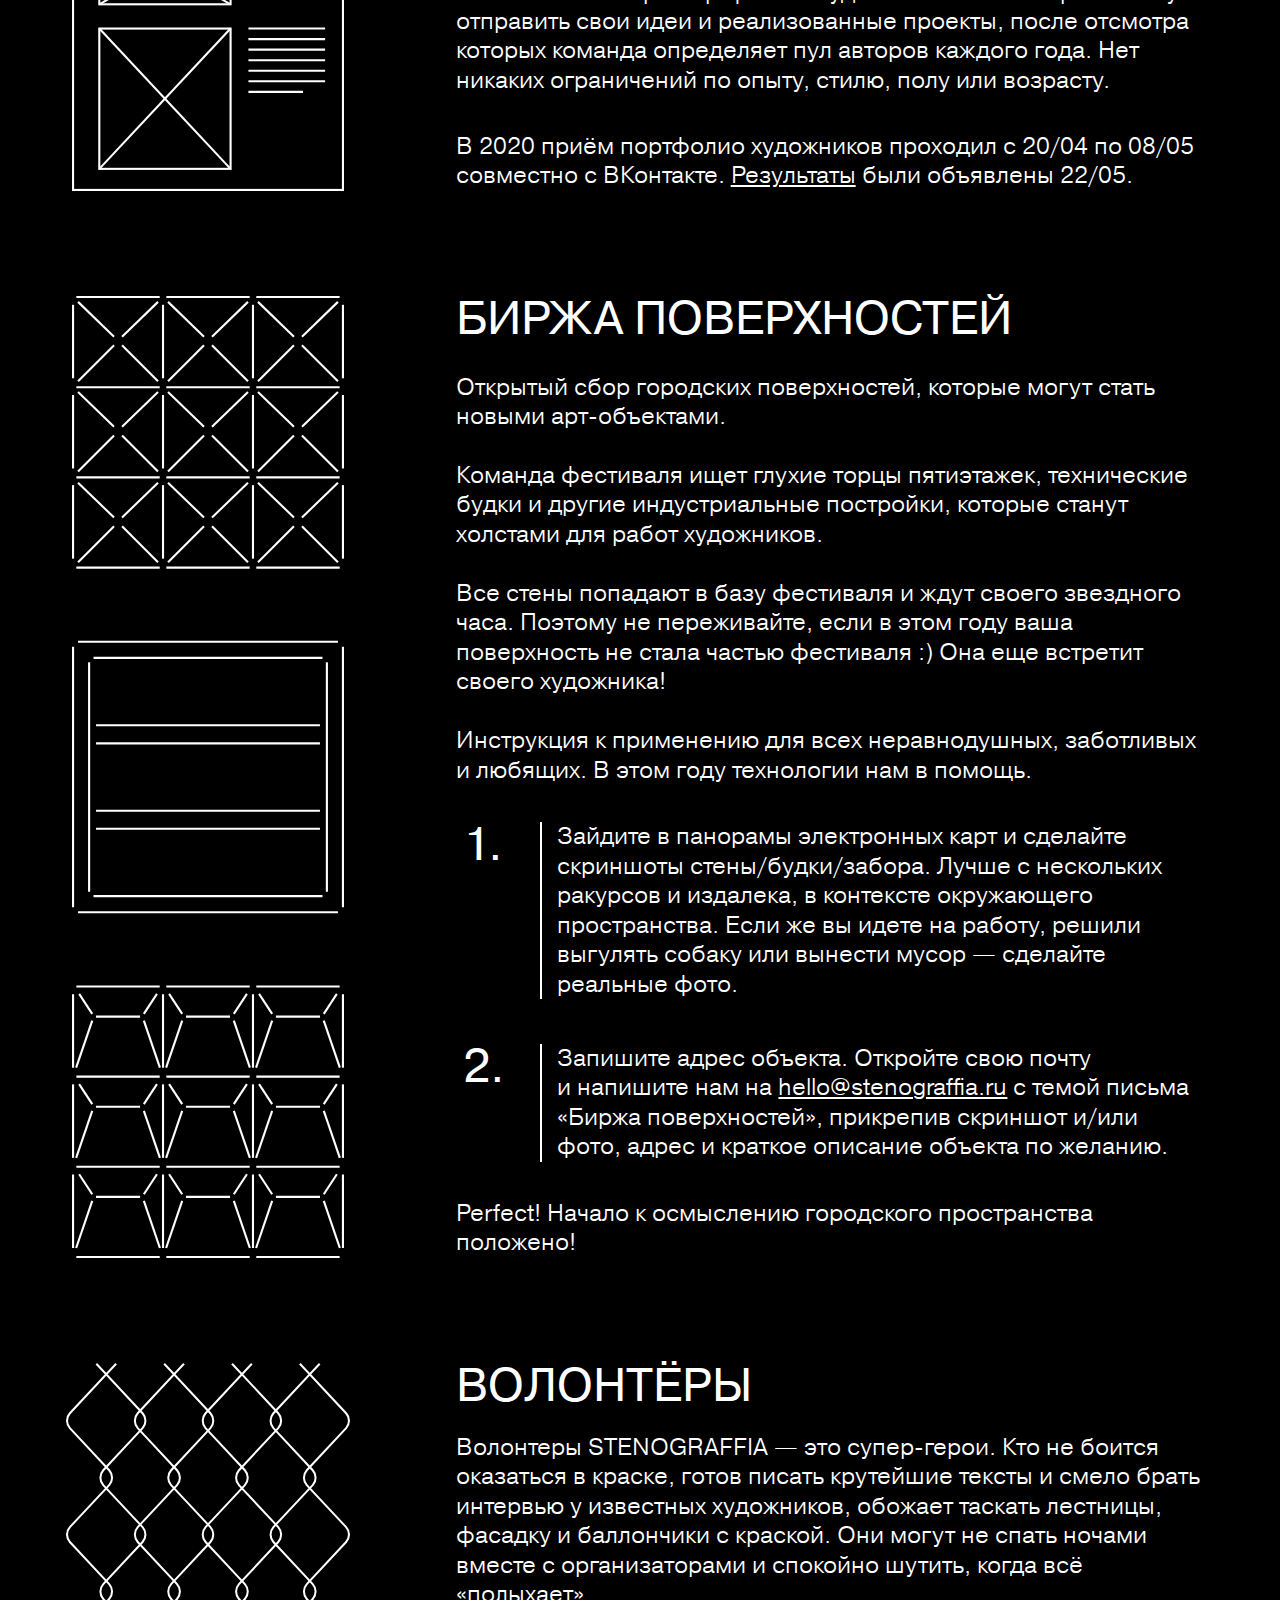
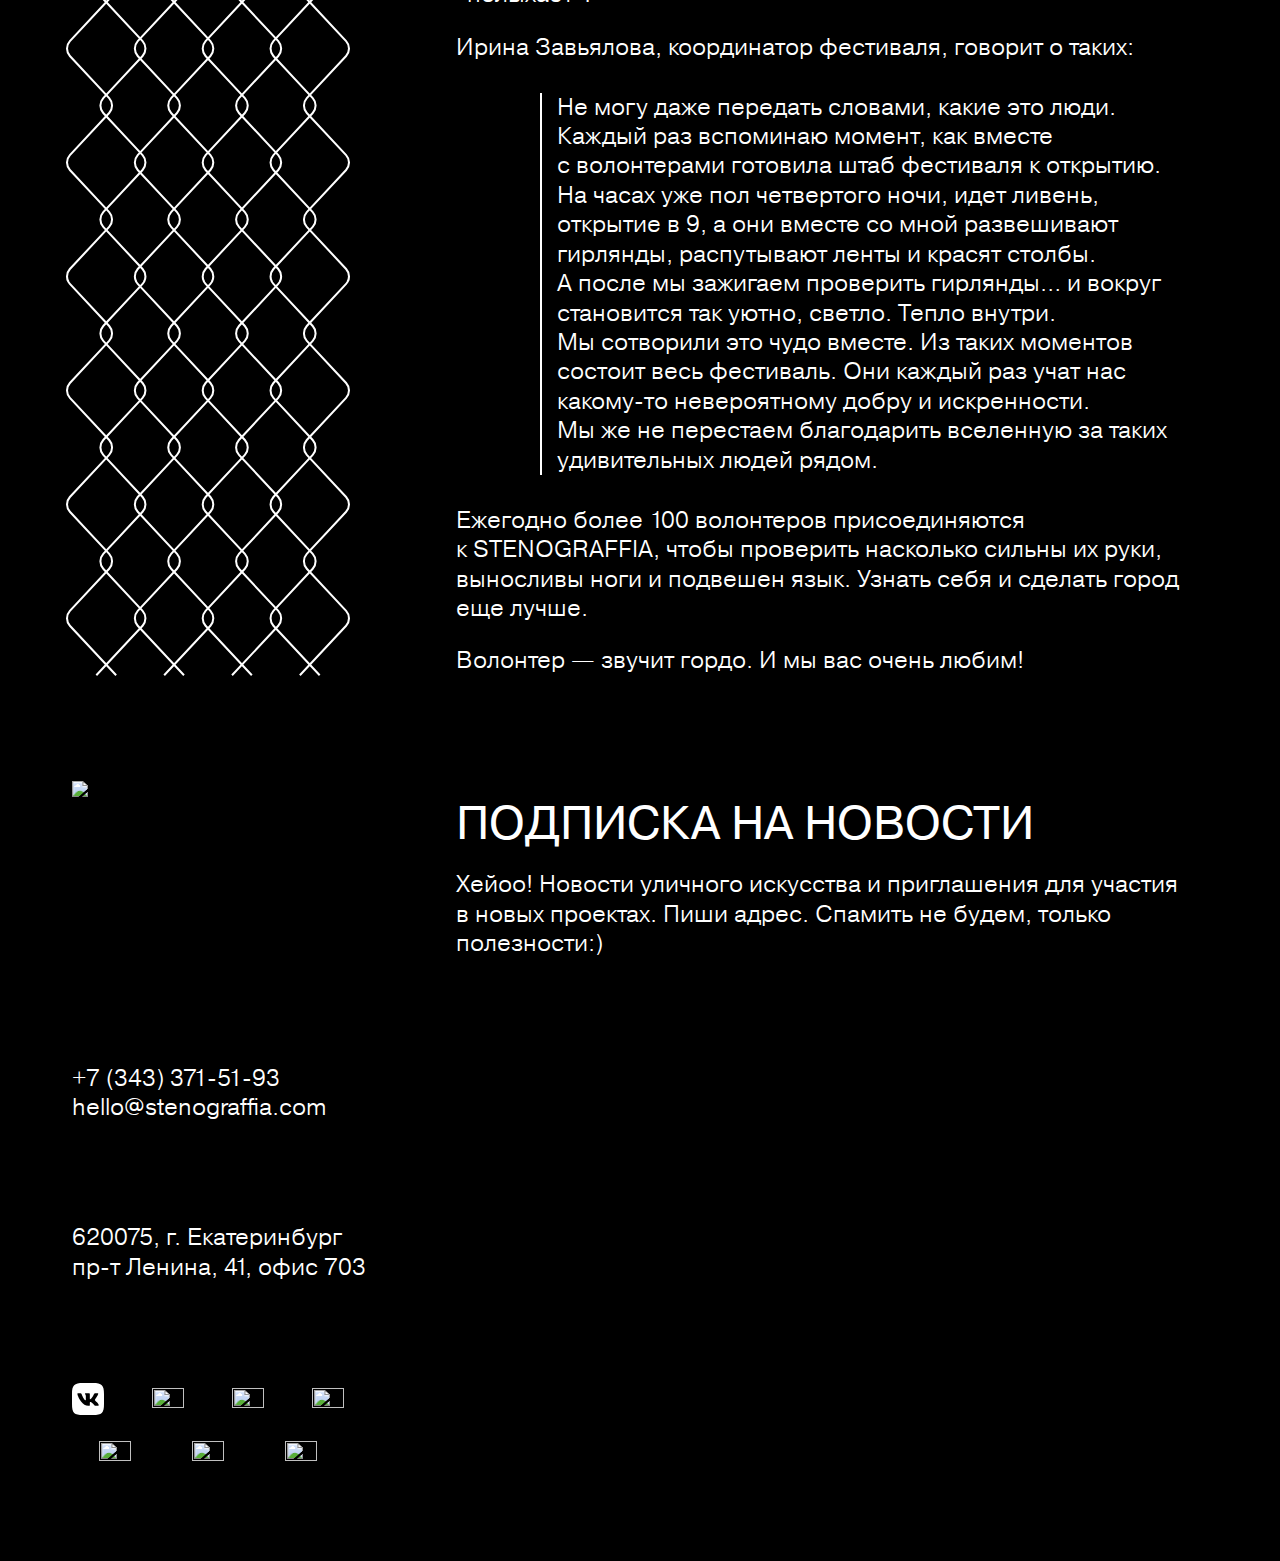
==== commit 53ae25f1: "фиксы подписки" ====
--- a/index.html
+++ b/index.html
@@ -115,7 +115,7 @@
 				<div class="col-3"><img src="./img/letter.svg" width="100%"></div>
 				<div class="col-1"></div>
 				<div class="col-8">
-					<h2>Подписка на новости</h2>
+					<h2 style="padding-top: 1.6vw;">Подписка на новости</h2>
 					<p style="margin-top: 1.7vw;">Хейоо! Новости уличного искусства и&nbsp;приглашения для участия в&nbsp;новых проектах. Пиши адрес. Спамить не&nbsp;будем, только полезности:)</p>
 					<div class="mailform">
 						<div class="sp-form-outer sp-force-hide">
@@ -124,11 +124,11 @@
 									<div class="sp-message">
 										<div></div>
 									</div>
-									<form novalidate="" class="sp-element-container ui-sortable ui-droppable sp-lg sp-field-nolabel ">
-										<div class="sp-field " sp-id="sp-02039df5-4480-4acd-866e-814cf41bf52b"><label class="sp-control-label"><span >Email</span><strong >*</strong></label><input type="email" sp-type="email" name="sform[email]" class="sp-form-control " placeholder="hello@stenograffia.ru" sp-tips="%7B%22required%22%3A%22%D0%9E%D0%B1%D1%8F%D0%B7%D0%B0%D1%82%D0%B5%D0%BB%D1%8C%D0%BD%D0%BE%D0%B5%20%D0%BF%D0%BE%D0%BB%D0%B5%22%2C%22wrong%22%3A%22%D0%9D%D0%B5%D0%B2%D0%B5%D1%80%D0%BD%D1%8B%D0%B9%20email-%D0%B0%D0%B4%D1%80%D0%B5%D1%81%22%7D" required="required"></div>
-										<div class="sp-field sp-button-container " sp-id="sp-0250cf25-61cb-4b80-8e9d-5a84da760cba"><button id="sp-0250cf25-61cb-4b80-8e9d-5a84da760cba" class="sp-button">ПОДПИСАТЬСЯ </button></div>
+									<form novalidate="" class="sp-element-container ui-sortable ui-droppable sp-lg sp-field-nolabel " style="width: 102%; margin-left:-1%; margin-bottom: -1%">
+										<div class="sp-field " sp-id="sp-02039df5-4480-4acd-866e-814cf41bf52b"><label class="sp-control-label"><span >Email</span><strong ></strong></label><input type="email" sp-type="email" name="sform[email]" class="sp-form-control " placeholder="hello@stenograffia.ru" sp-tips="%7B%22required%22%3A%22%D0%9E%D0%B1%D1%8F%D0%B7%D0%B0%D1%82%D0%B5%D0%BB%D1%8C%D0%BD%D0%BE%D0%B5%20%D0%BF%D0%BE%D0%BB%D0%B5%22%2C%22wrong%22%3A%22%D0%9D%D0%B5%D0%B2%D0%B5%D1%80%D0%BD%D1%8B%D0%B9%20email-%D0%B0%D0%B4%D1%80%D0%B5%D1%81%22%7D" required="required"></div>
+										<div class="sp-field sp-button-container " sp-id="sp-0250cf25-61cb-4b80-8e9d-5a84da760cba"><button id="sp-0250cf25-61cb-4b80-8e9d-5a84da760cba" class="sp-button">ПОДПИСАТЬСЯ</button></div>
 									</form>
-									<div class="sp-link-wrapper sp-brandname__left"><a class="sp-link " target="_blank" href="https://sendpulse.com/ru/forms-powered-by-sendpulse?sn=b25sZWFybmluZy5ydQ%3D%3D&amp;from=7389306"><span class="sp-link-img">&nbsp;</span><span translate="FORM.PROVIDED_BY">Предоставлено SendPulse</span></a></div>
+									<div class="sp-link-wrapper sp-brandname__left" style="display: none"><a class="sp-link " target="_blank" href="https://sendpulse.com/ru/forms-powered-by-sendpulse?sn=b25sZWFybmluZy5ydQ%3D%3D&amp;from=7389306"><span class="sp-link-img">&nbsp;</span><span translate="FORM.PROVIDED_BY">Предоставлено SendPulse</span></a></div>
 								</div>
 							</div>
 						</div>
@@ -142,7 +142,7 @@
 				<p style="overflow-x: visible; white-space:nowrap;">620075, г. Екатеринбург<br>
 				пр-т Ленина, 41, офис 703</p>
 				<div><div class="icons">
-					<a href="https://vk.com/stenograffia"><img src="./img/vk.svg"></a>
+					<a href="https://vk.com/stenograffia"><img src="./img/vk-brand.svg"></a>
 					<a href="https://facebook.com/stenograffia/"><img src="./img/fb.svg"></a>
 					<a href="https://www.instagram.com/stenograffia/"><img src="./img/insta.svg"></a>
 					<a href="https://www.youtube.com/user/streeticonru"><img src="./img/yt.svg"></a>
--- a/styles.css
+++ b/styles.css
@@ -485,6 +485,9 @@
   float: left;
   margin: 0.6vw;
   /*border: 1px solid red;*/
+  display: flex;
+  flex-direction: column;
+  justify-content: space-between;
 }
 
 .row {
@@ -492,6 +495,28 @@
   grid-template-columns: repeat(12, 1fr);
 }
 
+
+.col-sm-1 {grid-column: span 1;}
+.col-sm-2 {grid-column: span 2;}
+.col-sm-3 {grid-column: span 3;}
+.col-sm-4 {grid-column: span 4;}
+.col-sm-5 {grid-column: span 5;}
+.col-sm-6 {grid-column: span 6;}
+.col-sm-7 {grid-column: span 7;}
+.col-sm-8 {grid-column: span 8;}
+
+
+
+ [class*="col-sm-"] {
+  float: left;
+  margin: 0.6vw;
+  /*border: 1px solid green;*/
+}
+
+.row-small {
+  display: grid;
+  grid-template-columns: repeat(8, 1fr);
+}
 
 h1, h2 {
   font-size: 3.7vw;
@@ -509,7 +534,6 @@
   font-family: 'PragmaticaFine', 'OpenSans', sans-serif;
   font-size: 1.85vw;
   line-height: 2.3vw;
-  padding-top: 2.8vw; 
 }
 
 p a {
@@ -549,7 +573,143 @@
 .instruction {
   font-family: 'Pragmatica', 'OpenSans', sans-serif;
   font-size: 3.7vw;
-  width: 10%;
   border-right: 2px solid white;
 }
 
+
+
+.marquee-row {
+  padding-bottom: 4.2vw;
+  padding-top: 4.2vw;
+}
+
+
+.manifest-row, .who-row, .portfolio-row, .birzha-row, .volunteer-row, .mail-row{
+  padding-bottom: 7vw;
+}
+
+
+.no-underline a {
+  text-decoration: none;
+}
+
+.icons {
+  display: flex;
+  justify-content: space-between;
+  padding-bottom: 2vw;
+  align-items: center;
+}
+
+.icons a img {
+  width: 100%;
+  height: 100%;
+  max-width: 3vw;
+  max-height: 2.5vw;
+}
+
+.icons a {
+  text-decoration: none;
+
+  width: 100%;
+  height: 100%;
+  max-width: 2.5vw;
+  max-height: 2.5vw;
+}
+
+.icons-2 {
+  display: flex;
+  justify-content: space-between;
+  width: 80%;
+  margin: auto;
+  align-items: center;
+}
+
+.icons-2 a {
+  text-decoration: none;
+
+  width: 100%;
+  height: 100%;
+  max-width: 2.5vw;
+  max-height: 2.5vw;
+}
+
+.icons-2 a img {
+  width: 100%;
+  height: 100%;
+  max-width: 2.5vw;
+  max-height: 2.5vw;
+}
+
+.mailform {
+
+}
+
+
+
+.sp-force-hide {
+  display: none;
+}
+
+.sp-form[sp-id="156714"] {
+  display: block;
+  background: rgba(0, 0, 0, 0);
+  width: 100%;
+  border-radius: 0px;
+  -moz-border-radius: 0px;
+  -webkit-border-radius: 0px;
+  background-repeat: no-repeat;
+  background-position: center;
+  background-size: auto;
+  padding: 0 !important;
+}
+
+.sp-form[sp-id="156714"] input[type="checkbox"] {
+  display: inline-block;
+  opacity: 1;
+  visibility: visible;
+}
+
+.sp-form[sp-id="156714"] .sp-form-fields-wrapper {
+  margin: 0 auto;
+  width: 100%;
+}
+
+.sp-form[sp-id="156714"] .sp-form-control {
+  font-size: 3vw;
+  border-radius: 0px;
+  -moz-border-radius: 0px;
+  -webkit-border-radius: 0px;
+  height: 2vw;
+  width: 100%;
+}
+
+.sp-form[sp-id="156714"] .sp-field label {
+  display: none;
+}
+
+.sp-form[sp-id="156714"] .sp-button-messengers {
+  border-radius: 0px;
+  -moz-border-radius: 0px;
+  -webkit-border-radius: 0px;
+}
+
+.sp-form[sp-id="156714"] .sp-button {
+  border-radius: 0px;
+  -moz-border-radius: 0px;
+  -webkit-border-radius: 0px;
+  background-color: #000000;
+  color: #ffffff;
+  width: auto;
+  box-shadow: none;
+  -moz-box-shadow: none;
+  -webkit-box-shadow: none;
+  border-width: 2px;
+  border-color: #ffffff;
+  border-style: solid;
+}
+
+.sp-form[sp-id="156714"] .sp-button-container {
+  text-align: left;
+  width: auto;
+  margin: auto 0;
+}
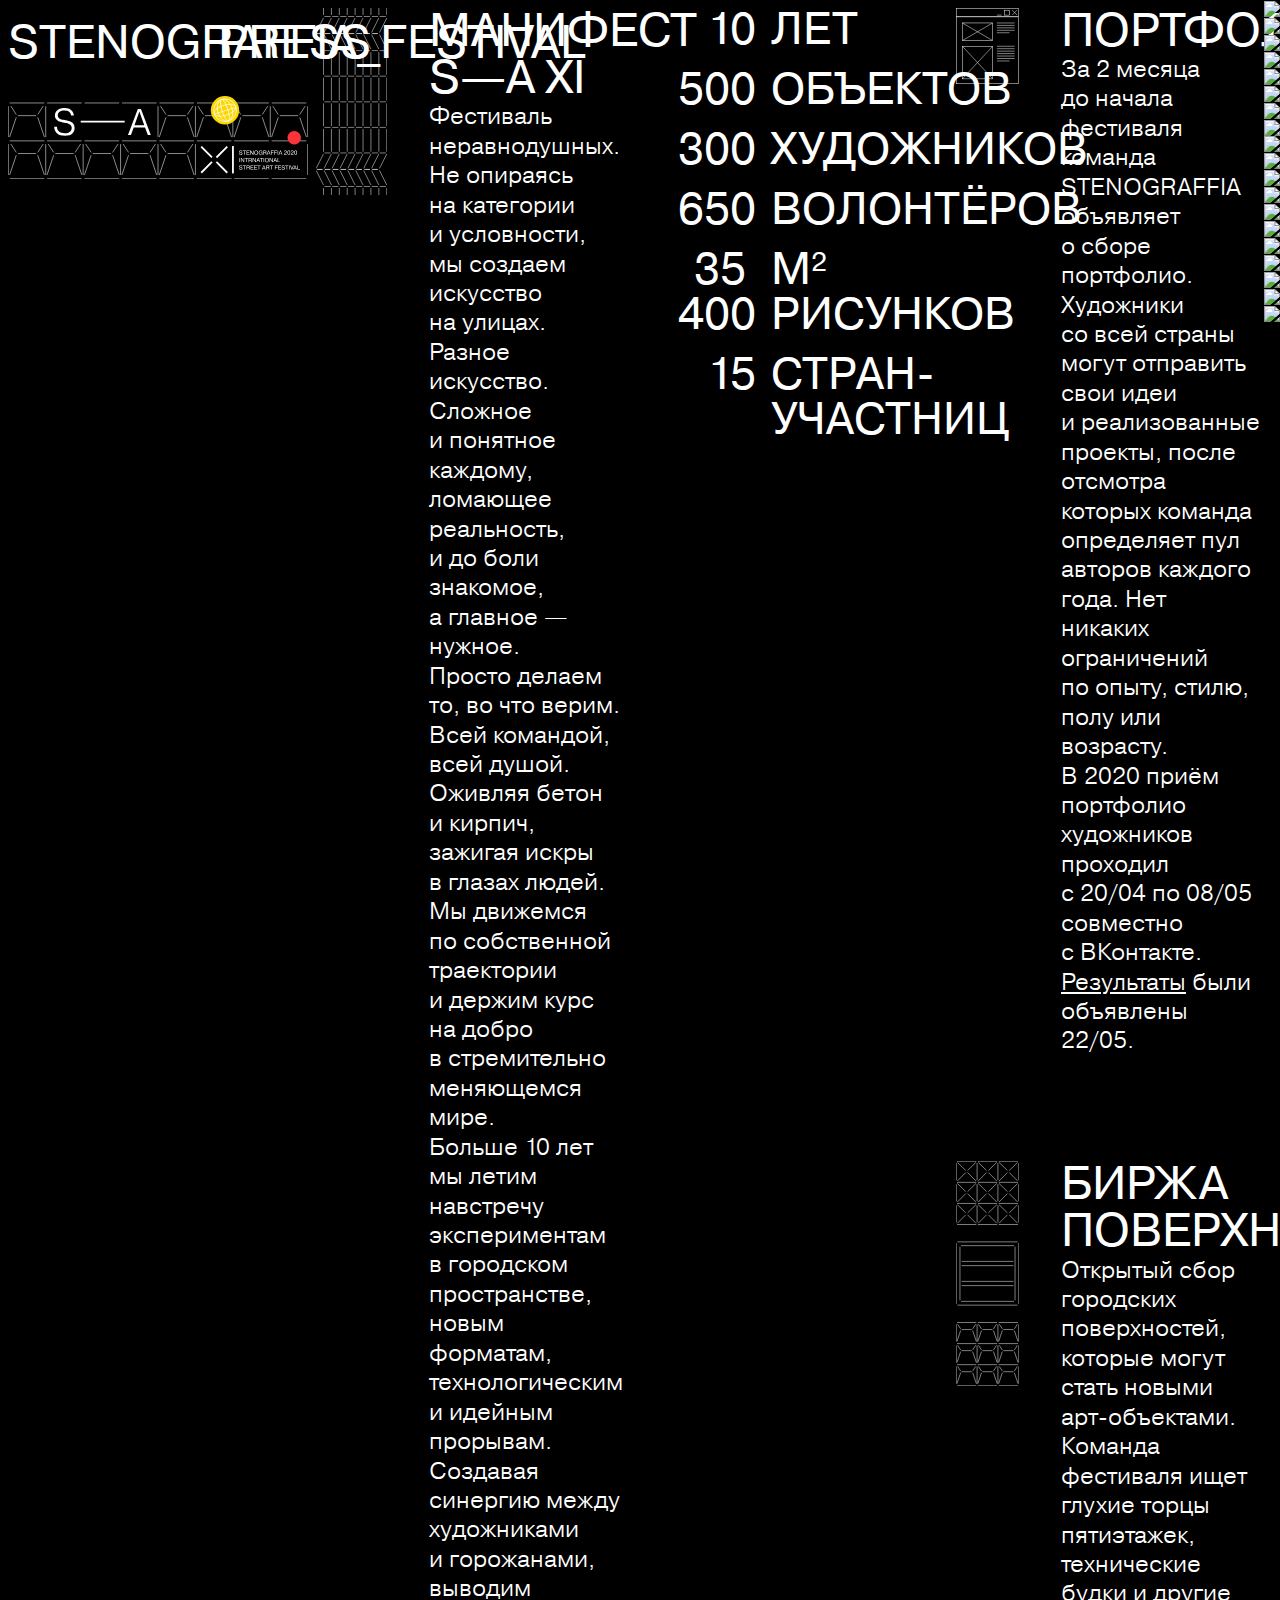
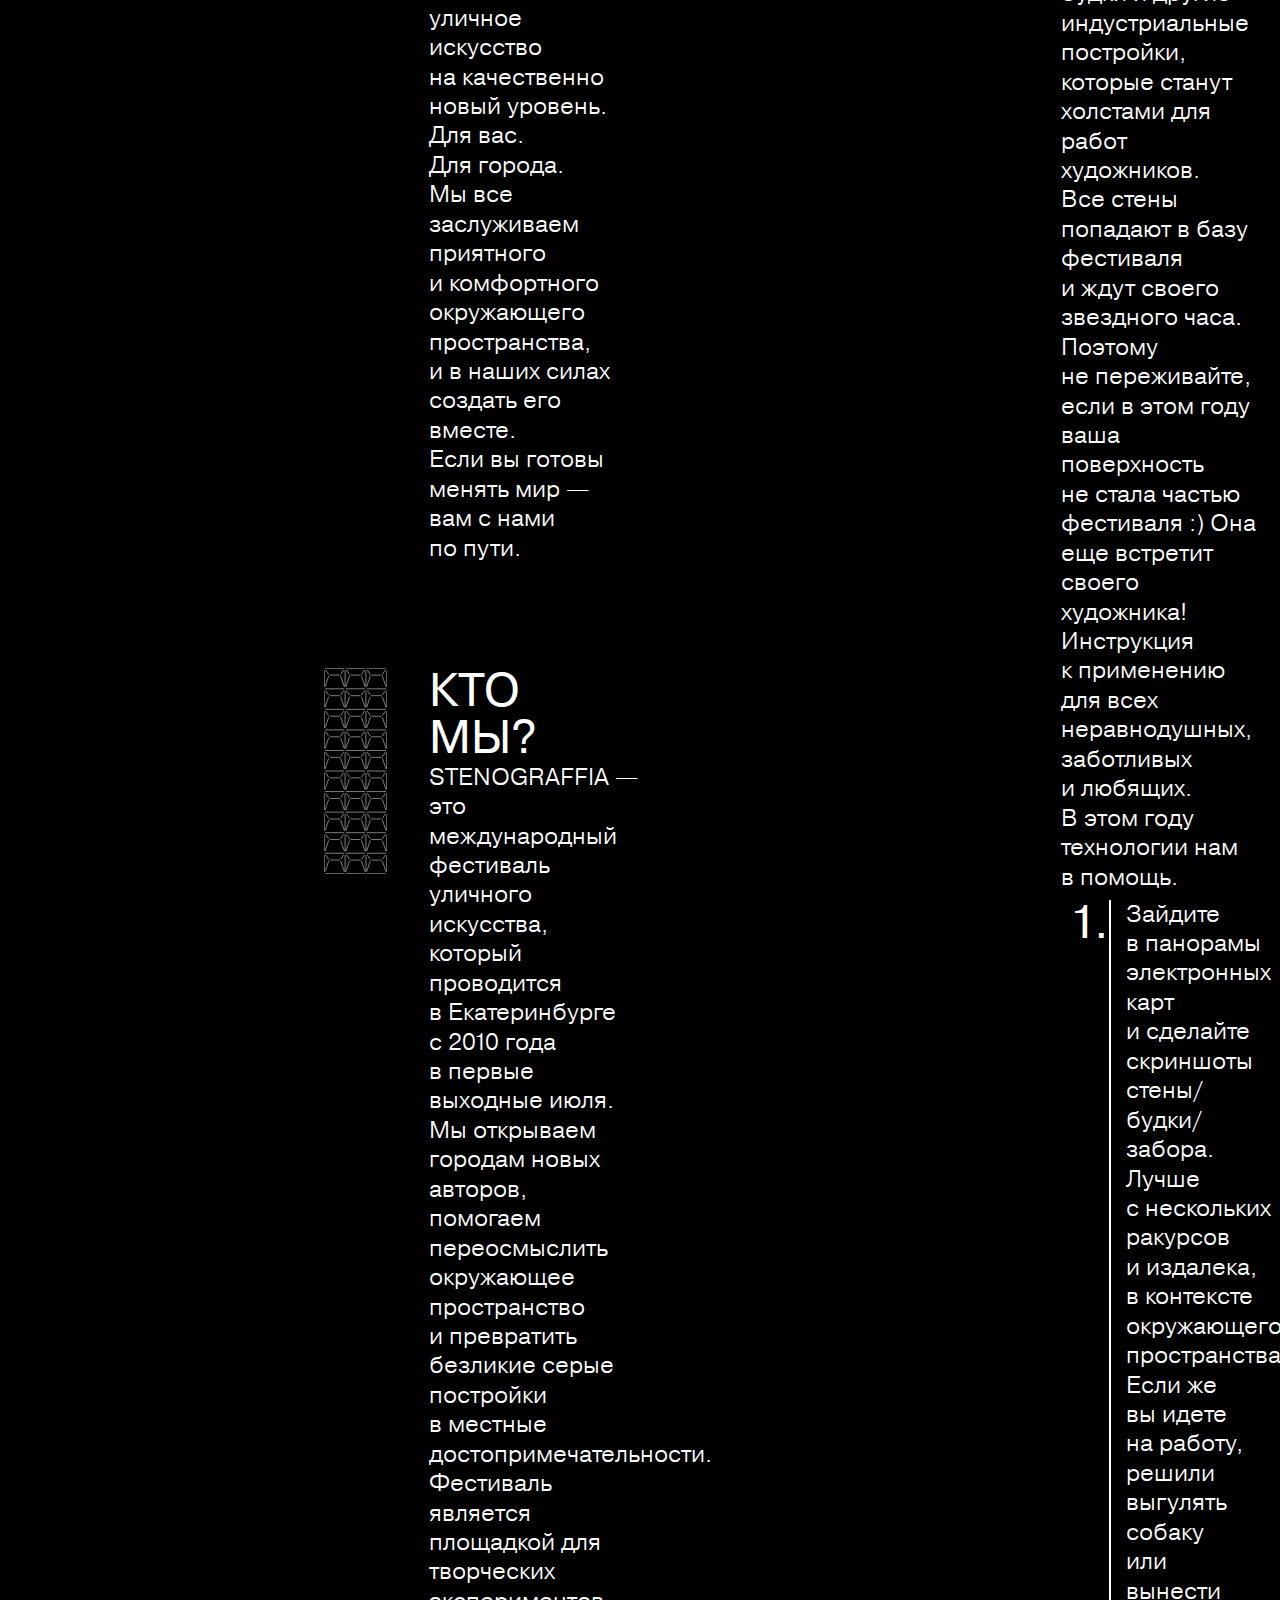
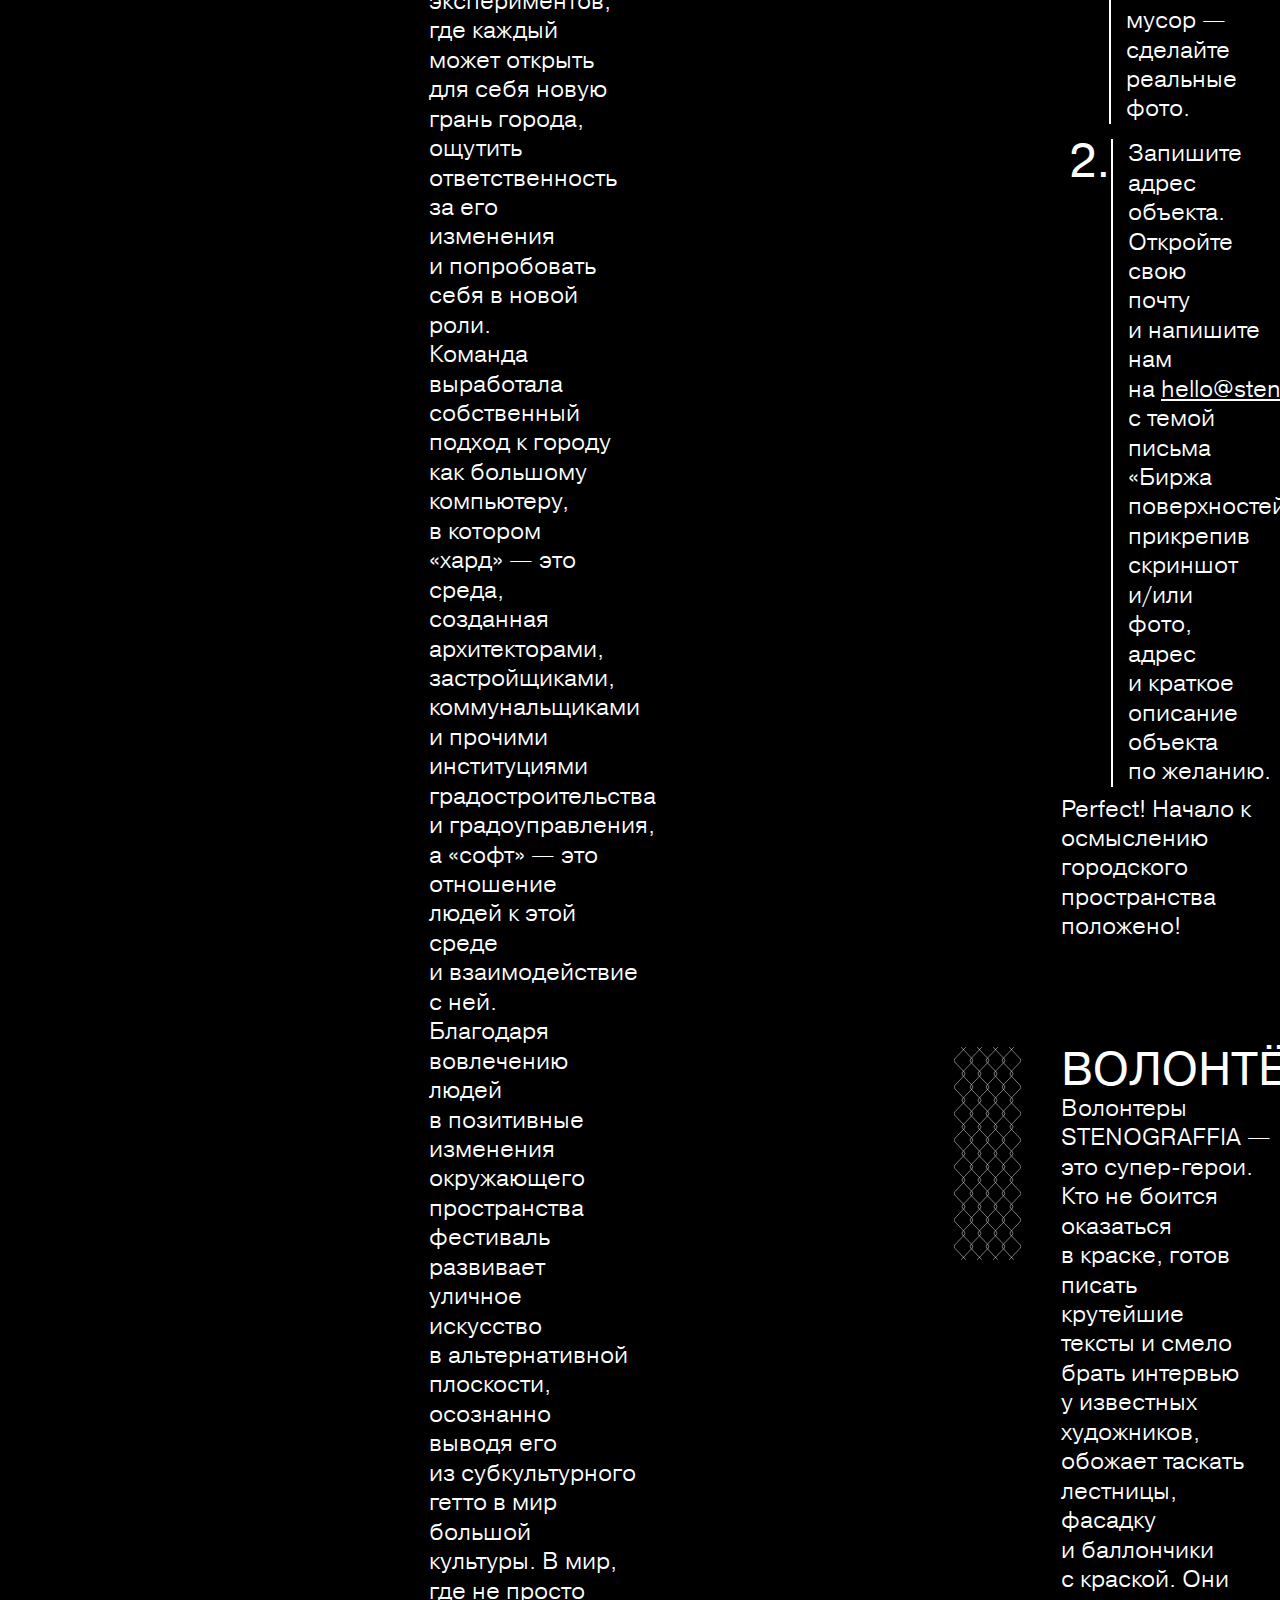
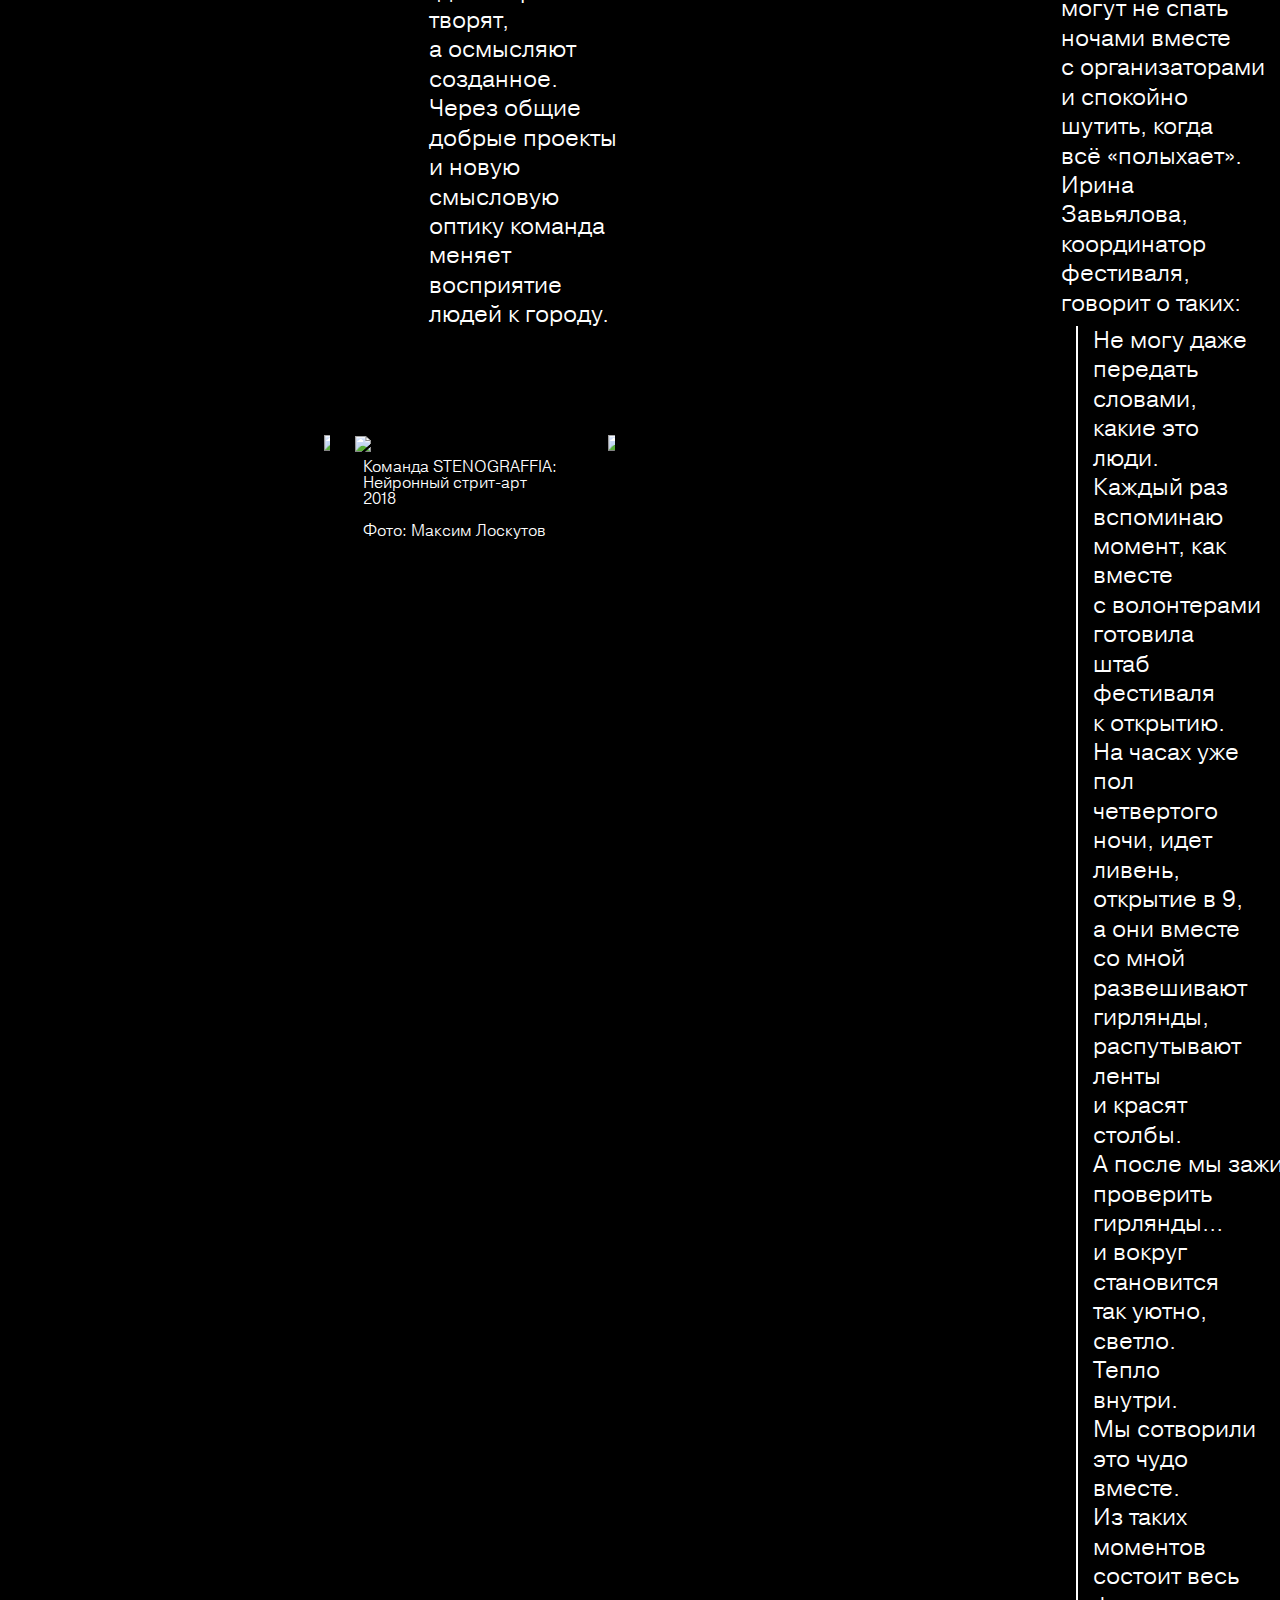
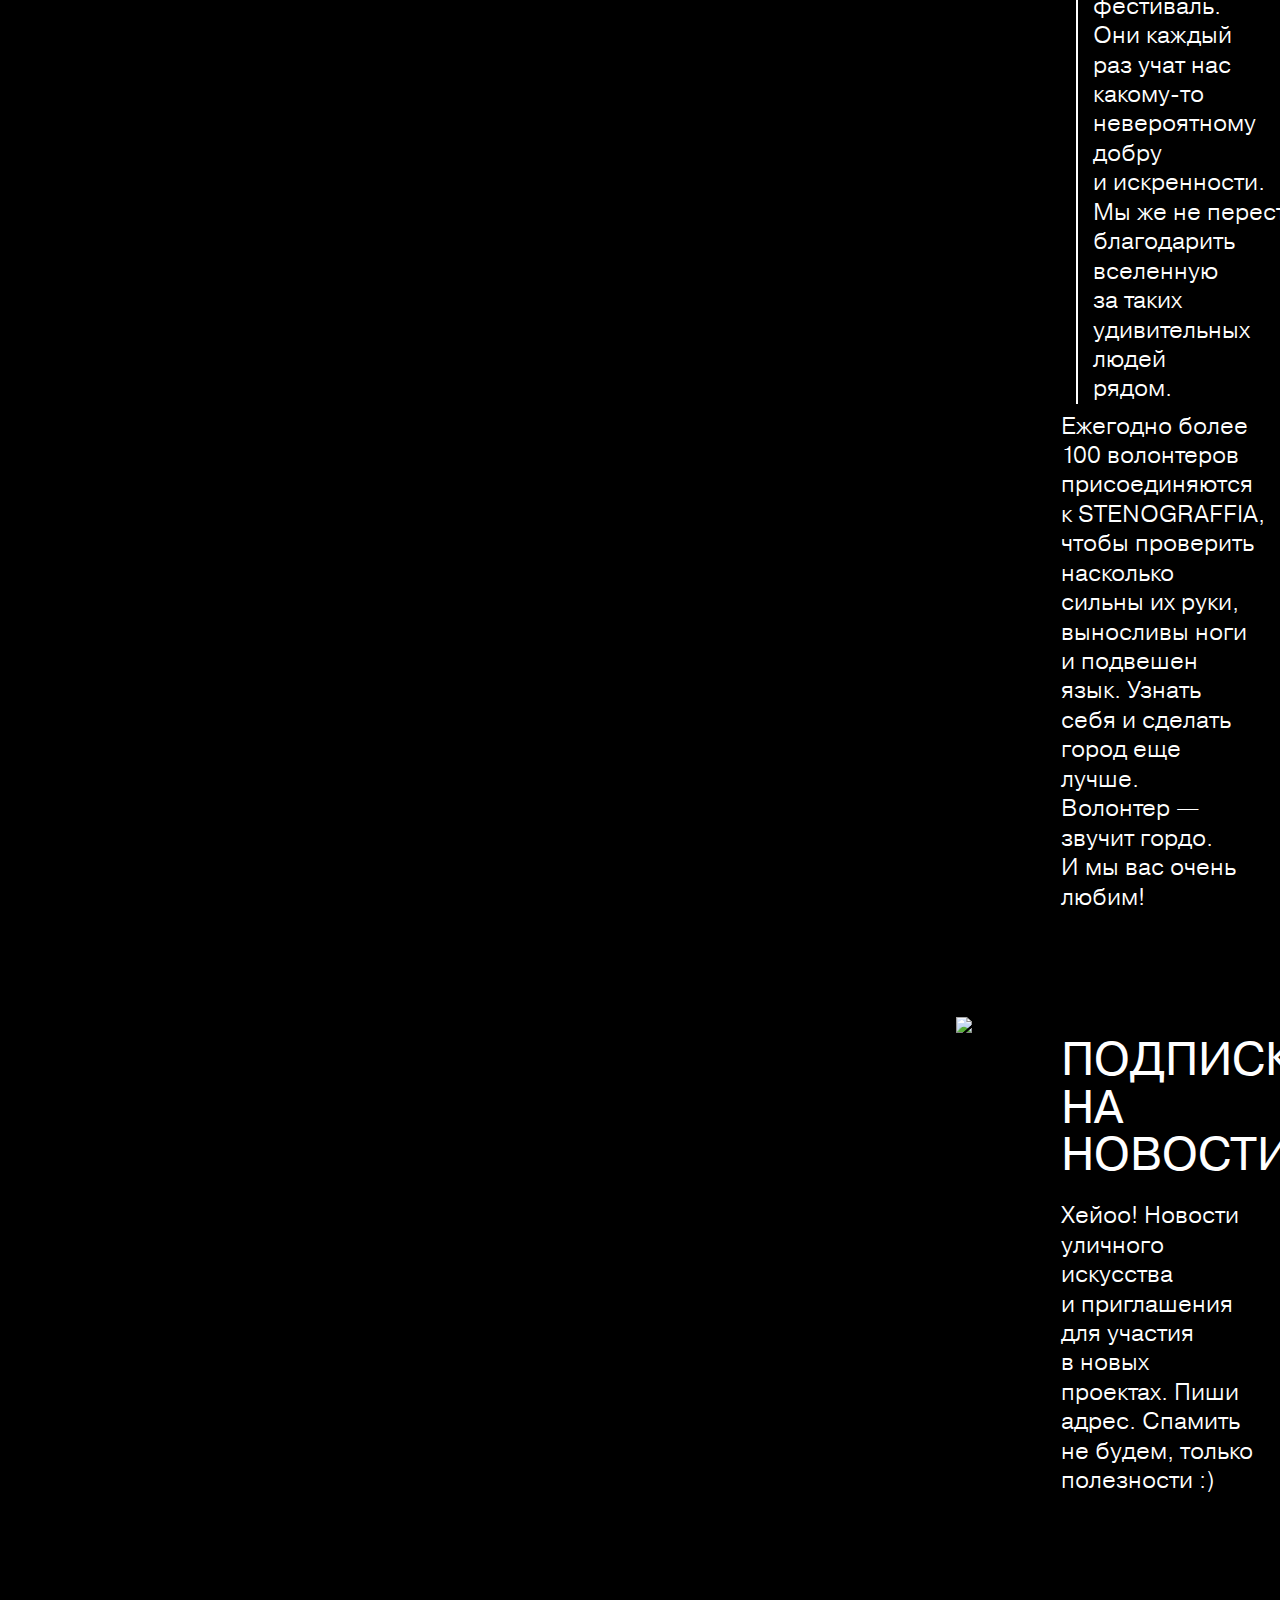
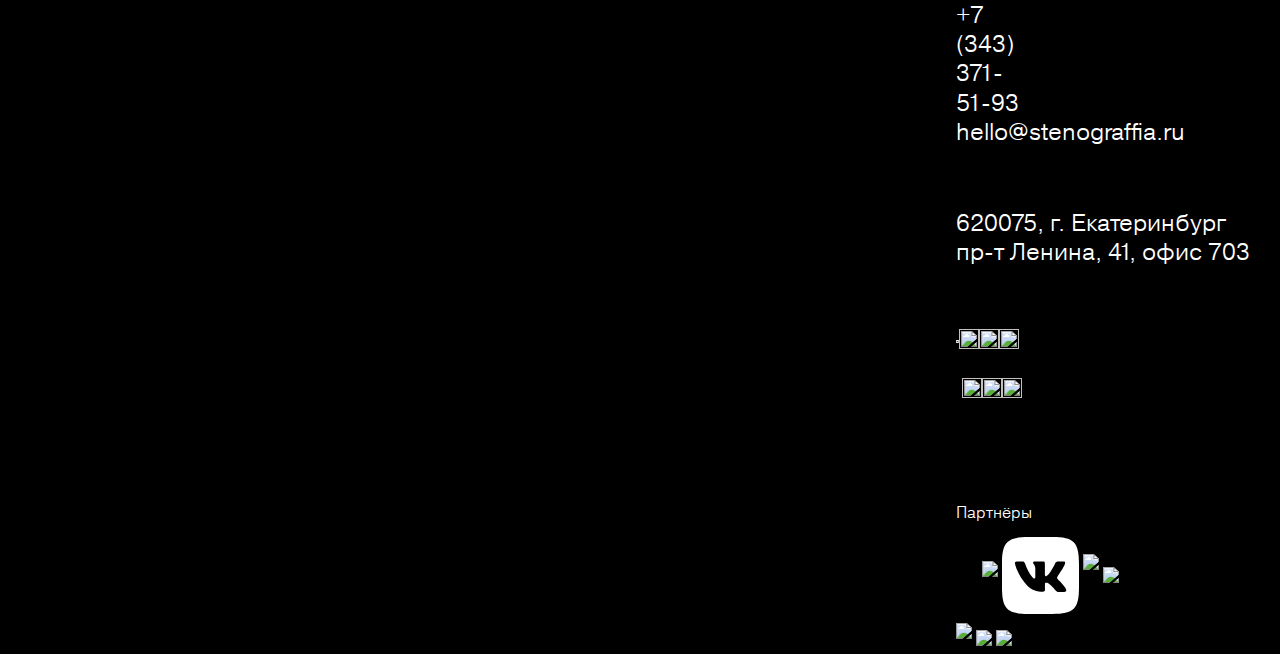
==== commit 6c8d34dc: "press" ====
--- a/index.html
+++ b/index.html
@@ -3,21 +3,21 @@
 	<head>
 		<meta charset="utf-8">
 		<title>S—A.XI</title>
-		<link rel="stylesheet" href="./styles.css?ver=start">
-		
+		<link rel="stylesheet" href="./styles.css?ver=parallax">
 	</head>
 	<body>
 		<div class="container">
-			<!--<div class="row header-row">
+			<div class="row header-row">
 				<div class="col-7"><span class="header">STENOGRAFFIA_FESTIVAL</span></div>
-				<div class="col-5 alright"><span class="header"><a href="#">PRESS</a> <a href="#">REVISION</a></span></div>
-			</div>-->
-			<div class="row header-row">
+				<div class="col-5 alright"><span class="header"><a href="/press">PRESS</a><!-- <a href="http://fond.stenograffia.ru/">REVISION</a>--></span></div>
+			</div>
+			<div class="row">
 				<div class="col-12"><img src="./img/header.svg" alt="S—A.XI" width="100%"></div>
 			</div>
-			<div class="row marquee-row">
-				<div class="col-12">Бегущая строка</div>
-			</div>
+		</div>
+		<div class="marquee-row">
+		</div>
+		<div class="container">
 			<div class="row manifest-row">
 				<div class="col-3"><img src="./img/zabor-setka.svg" width="112%" style="margin-left:-12%"></div>
 				<div class="col-1"></div>
@@ -45,121 +45,211 @@
 				</div>
 			</div>
 			<div class="row gallery-row">
-				<div class="col-12">Галерея</div>
-			</div>
-			<div class="row marquee-row">
-				<div class="col-12">Бегущая строка</div>
-			</div>
-			<div class="row numbers numbers-row">
-				<div class="col-5 alright">10</div>
-				<div class="col-7">лет</div>
-			</div>
-			<div class="row numbers numbers-row">
-				<div class="col-5 alright">500</div>
-				<div class="col-7">объектов</div>
-			</div>
-			<div class="row numbers numbers-row">
-				<div class="col-5 alright">300</div>
-				<div class="col-7">художников</div>
-			</div>
-			<div class="row numbers numbers-row">
-				<div class="col-5 alright">650</div>
-				<div class="col-7">волонтёров</div>
-			</div>
-			<div class="row numbers numbers-row">
-				<div class="col-5 alright">35 400</div>
-				<div class="col-7">м² рисунков</div>
-			</div>
-			<div class="row numbers numbers-row">
-				<div class="col-5 alright">15</div>
-				<div class="col-7">стран-участниц</div>
-			</div>
-			<div class="row marquee-row">
-				<div class="col-12">Бегущая строка</div>
-			</div>
-			<div class="row portfolio-row">
-				<div class="col-3"><img src="./img/window.svg" width="100%"></div>
-				<div class="col-1"></div>
-				<div class="col-8">
-					<h2>Портфолио</h2>
-					<p>За&nbsp;2&nbsp;месяца до&nbsp;начала фестиваля команда STENOGRAFFIA объявляет о&nbsp;сборе портфолио. Художники со&nbsp;всей страны могут отправить свои идеи и&nbsp;реализованные проекты, после отсмотра которых команда определяет пул авторов каждого года. Нет никаких ограничений по&nbsp;опыту, стилю, полу или возрасту.</p>
-					<p>В&nbsp;2020 приём портфолио художников проходил с&nbsp;20/04 по&nbsp;08/05 совместно с&nbsp;ВКонтакте. <a href="https://vk.com/wall-17497334_13566">Результаты</a> были объявлены 22/05.</p>
-				</div>
-			</div>
-			<div class="row birzha-row">
-				<div class="col-3"><img src="./img/walls.svg" width="100%"></div>
-				<div class="col-1"></div>
-				<div class="col-8">
-					<h2>Биржа поверхностей</h2>
-					<p>Открытый сбор городских поверхностей, которые могут стать новыми <nobr>арт-объектами</nobr>.</p>
-					<p>Команда фестиваля ищет глухие торцы пятиэтажек, технические будки и&nbsp;другие индустриальные постройки, которые станут холстами для работ художников.</p>
-					<p>Все стены попадают в&nbsp;базу фестиваля и&nbsp;ждут своего звездного часа. Поэтому не&nbsp;переживайте, если в&nbsp;этом году ваша поверхность не&nbsp;стала частью фестиваля :) Она еще встретит своего художника!</p>	<p>Инструкция к&nbsp;применению для всех неравнодушных, заботливых и&nbsp;любящих. В&nbsp;этом году технологии нам в&nbsp;помощь. </p>
-					<div class="row-small"><div class="col-sm-1 instruction">1.</div><div class="col-sm-7"><p>Зайдите в&nbsp;панорамы электронных карт и&nbsp;сделайте скриншоты стены/будки/забора. Лучше с&nbsp;нескольких ракурсов и&nbsp;издалека, в&nbsp;контексте окружающего пространства. Если&nbsp;же вы&nbsp;идете на&nbsp;работу, решили выгулять собаку или вынести мусор&nbsp;&mdash; сделайте реальные фото.</p></div></div>
-					<div class="row-small"><div class="col-sm-1 instruction">2.</div><div class="col-sm-7"><p>Запишите адрес объекта. Откройте свою почту и&nbsp;напишите нам на&nbsp;<a href="mailto:hello@stenograffia.ru?subject=Биржа поверхностей">hello@stenograffia.ru</a> с&nbsp;темой письма &laquo;Биржа поверхностей&raquo;, прикрепив скриншот и/или фото, адрес и&nbsp;краткое описание объекта по&nbsp;желанию.</p></div></div>
-					<p>Perfect! Начало к осмыслению городского пространства положено!</p>
-				</div>
-			</div>
-			<div class="row volunteer-row">
-				<div class="col-3"><img src="./img/rabitz.svg" width="104%" style="margin-left:-2%"></div>
-				<div class="col-1"></div>
-				<div class="col-8">
-					<h2>Волонтёры</h2>
-					<p>Волонтеры STENOGRAFFIA&nbsp;&mdash; это <nobr>супер-герои</nobr>. Кто не&nbsp;боится оказаться в&nbsp;краске, готов писать крутейшие тексты и&nbsp;смело брать интервью у&nbsp;известных художников, обожает таскать лестницы, фасадку и&nbsp;баллончики с&nbsp;краской. Они могут не&nbsp;спать ночами вместе с&nbsp;организаторами и&nbsp;спокойно шутить, когда всё &laquo;полыхает&raquo;.</p>
-					<p>Ирина Завьялова, координатор фестиваля, говорит о&nbsp;таких: </p>
-					<div class="row-small"><div class="col-sm-1" style="border-right: 0.2vw solid white;"></div><div class="col-sm-7"><p>Не&nbsp;могу даже передать словами, какие это люди. Каждый раз вспоминаю момент, как вместе с&nbsp;волонтерами готовила штаб фестиваля к&nbsp;открытию. На&nbsp;часах уже пол четвертого ночи, идет ливень, открытие&nbsp;в&nbsp;9, а&nbsp;они вместе со&nbsp;мной развешивают гирлянды, распутывают ленты и&nbsp;красят столбы. А&nbsp;после&nbsp;мы&nbsp;зажигаем проверить гирлянды&hellip; и&nbsp;вокруг становится так уютно, светло. Тепло внутри. Мы&nbsp;сотворили это чудо вместе. Из&nbsp;таких моментов состоит весь фестиваль. Они&nbsp;каждый раз учат нас <nobr>какому-то</nobr> невероятному добру и&nbsp;искренности. Мы&nbsp;же&nbsp;не&nbsp;перестаем благодарить вселенную за&nbsp;таких удивительных людей рядом.</p></div></div>
-					<p>Ежегодно более 100 волонтеров присоединяются к&nbsp;STENOGRAFFIA, чтобы проверить насколько сильны их&nbsp;руки, выносливы ноги и&nbsp;подвешен язык. Узнать себя и&nbsp;сделать город еще лучше.</p>
-					<p>Волонтер&nbsp;&mdash; звучит гордо. И&nbsp;мы&nbsp;вас очень любим!</p>
-				</div>
-			</div>
-			<div class="row mail-row">
-				<div class="col-3"><img src="./img/letter.svg" width="100%"></div>
-				<div class="col-1"></div>
-				<div class="col-8">
-					<h2 style="padding-top: 1.6vw;">Подписка на новости</h2>
-					<p style="margin-top: 1.7vw;">Хейоо! Новости уличного искусства и&nbsp;приглашения для участия в&nbsp;новых проектах. Пиши адрес. Спамить не&nbsp;будем, только полезности:)</p>
-					<div class="mailform">
-						<div class="sp-form-outer sp-force-hide">
-							<div id="sp-form-156714" sp-id="156714" sp-hash="46d7d1a23f1857fbc134d47abc59df1a1ac632f223fa742f9236b6a47ae38594" sp-lang="ru" class="sp-form sp-form-regular sp-form-embed sp-form-horizontal" sp-show-options="%7B%22satellite%22%3Afalse%2C%22maDomain%22%3A%22login.sendpulse.com%22%2C%22formsDomain%22%3A%22forms.sendpulse.com%22%2C%22condition%22%3A%22onEnter%22%2C%22scrollTo%22%3A25%2C%22delay%22%3A10%2C%22repeat%22%3A3%2C%22background%22%3A%22rgba(0%2C%200%2C%200%2C%200.5)%22%2C%22position%22%3A%22bottom-right%22%2C%22animation%22%3A%22%22%2C%22hideOnMobile%22%3Afalse%2C%22urlFilter%22%3Afalse%2C%22urlFilterConditions%22%3A%5B%7B%22force%22%3A%22hide%22%2C%22clause%22%3A%22contains%22%2C%22token%22%3A%22%22%7D%5D%2C%22analytics%22%3A%7B%22ga%22%3A%7B%22eventLabel%22%3Anull%2C%22send%22%3Afalse%7D%2C%22ym%22%3A%7B%22counterId%22%3Anull%2C%22eventLabel%22%3Anull%2C%22targetId%22%3Anull%2C%22send%22%3Afalse%7D%7D%7D">
-								<div class="sp-form-fields-wrapper">
-									<div class="sp-message">
-										<div></div>
-									</div>
-									<form novalidate="" class="sp-element-container ui-sortable ui-droppable sp-lg sp-field-nolabel " style="width: 102%; margin-left:-1%; margin-bottom: -1%">
-										<div class="sp-field " sp-id="sp-02039df5-4480-4acd-866e-814cf41bf52b"><label class="sp-control-label"><span >Email</span><strong ></strong></label><input type="email" sp-type="email" name="sform[email]" class="sp-form-control " placeholder="hello@stenograffia.ru" sp-tips="%7B%22required%22%3A%22%D0%9E%D0%B1%D1%8F%D0%B7%D0%B0%D1%82%D0%B5%D0%BB%D1%8C%D0%BD%D0%BE%D0%B5%20%D0%BF%D0%BE%D0%BB%D0%B5%22%2C%22wrong%22%3A%22%D0%9D%D0%B5%D0%B2%D0%B5%D1%80%D0%BD%D1%8B%D0%B9%20email-%D0%B0%D0%B4%D1%80%D0%B5%D1%81%22%7D" required="required"></div>
-										<div class="sp-field sp-button-container " sp-id="sp-0250cf25-61cb-4b80-8e9d-5a84da760cba"><button id="sp-0250cf25-61cb-4b80-8e9d-5a84da760cba" class="sp-button">ПОДПИСАТЬСЯ</button></div>
-									</form>
-									<div class="sp-link-wrapper sp-brandname__left" style="display: none"><a class="sp-link " target="_blank" href="https://sendpulse.com/ru/forms-powered-by-sendpulse?sn=b25sZWFybmluZy5ydQ%3D%3D&amp;from=7389306"><span class="sp-link-img">&nbsp;</span><span translate="FORM.PROVIDED_BY">Предоставлено SendPulse</span></a></div>
-								</div>
+				<div class="col-1 button" id="lb" onclick="showPhoto(11);"><img src="./img/left.svg" width="40%"></div>
+				<div class="col-10 gallery"><div class="gallery-slider"><img id="photo-link" src="./img/photo/1.jpg" width="100%">
+					<div class="gallery-expl row-g"><div class="col-g-7" id="expl-name">Rainessence: Стена ангелов<br>2019</div><div class=" col-g-3 alright" id="expl-author">Фото: Максим Лоскутов</div></div>
+				</div>
+			</div>
+			<div class="col-1 button" id="rb" onclick="showPhoto(2);"><img src="./img/right.svg" width="40%"></div>
+		</div>
+	</div>
+	<div class="row marquee-2-row">
+	</div>
+	<div class="container">
+		<div class="row numbers numbers-row">
+			<div class="col-5 alright">10</div>
+			<div class="col-7">лет</div>
+		</div>
+		<div class="row numbers numbers-row">
+			<div class="col-5 alright">500</div>
+			<div class="col-7">объектов</div>
+		</div>
+		<div class="row numbers numbers-row">
+			<div class="col-5 alright">300</div>
+			<div class="col-7">художников</div>
+		</div>
+		<div class="row numbers numbers-row">
+			<div class="col-5 alright">650</div>
+			<div class="col-7">волонтёров</div>
+		</div>
+		<div class="row numbers numbers-row">
+			<div class="col-5 alright">35 400</div>
+			<div class="col-7">м² рисунков</div>
+		</div>
+		<div class="row numbers numbers-row">
+			<div class="col-5 alright">15</div>
+			<div class="col-7">стран-участниц</div>
+		</div>
+		<!-- <div class="row numbers numbers-row">
+				<div class="col-5 alright">18</div>
+				<div class="col-7">звёздочек на сайте</div>
+		</div> -->
+	</div>
+	<div class="row marquee-3-row">
+		
+	</div>
+	<div class="container">
+		<div class="row portfolio-row">
+			<div class="col-3"><img src="./img/window.svg" width="100%"></div>
+			<div class="col-1"></div>
+			<div class="col-8">
+				<h2>Портфолио</h2>
+				<p>За&nbsp;2&nbsp;месяца до&nbsp;начала фестиваля команда STENOGRAFFIA объявляет о&nbsp;сборе портфолио. Художники со&nbsp;всей страны могут отправить свои идеи и&nbsp;реализованные проекты, после отсмотра которых команда определяет пул авторов каждого года. Нет никаких ограничений по&nbsp;опыту, стилю, полу или возрасту.</p>
+				<p>В&nbsp;2020 приём портфолио художников проходил с&nbsp;20/04 по&nbsp;08/05 совместно с&nbsp;ВКонтакте. <a href="https://vk.com/wall-17497334_13566">Результаты</a> были объявлены 22/05.</p>
+			</div>
+		</div>
+		<div class="row birzha-row">
+			<div class="col-3"><img src="./img/walls.svg" width="100%"></div>
+			<div class="col-1"></div>
+			<div class="col-8">
+				<h2>Биржа поверхностей</h2>
+				<p>Открытый сбор городских поверхностей, которые могут стать новыми <nobr>арт-объектами</nobr>.</p>
+				<p>Команда фестиваля ищет глухие торцы пятиэтажек, технические будки и&nbsp;другие индустриальные постройки, которые станут холстами для работ художников.</p>
+				<p>Все стены попадают в&nbsp;базу фестиваля и&nbsp;ждут своего звездного часа. Поэтому не&nbsp;переживайте, если в&nbsp;этом году ваша поверхность не&nbsp;стала частью фестиваля :) Она еще встретит своего художника!</p>	<p>Инструкция к&nbsp;применению для всех неравнодушных, заботливых и&nbsp;любящих. В&nbsp;этом году технологии нам в&nbsp;помощь. </p>
+				<div class="row-small"><div class="col-sm-1 instruction">1.</div><div class="col-sm-7"><p>Зайдите в&nbsp;панорамы электронных карт и&nbsp;сделайте скриншоты стены/будки/забора. Лучше с&nbsp;нескольких ракурсов и&nbsp;издалека, в&nbsp;контексте окружающего пространства. Если&nbsp;же вы&nbsp;идете на&nbsp;работу, решили выгулять собаку или вынести мусор&nbsp;&mdash; сделайте реальные фото.</p></div></div>
+				<div class="row-small"><div class="col-sm-1 instruction">2.</div><div class="col-sm-7"><p>Запишите адрес объекта. Откройте свою почту и&nbsp;напишите нам на&nbsp;<a href="mailto:hello@stenograffia.ru?subject=Биржа поверхностей">hello@stenograffia.ru</a> с&nbsp;темой письма &laquo;Биржа поверхностей&raquo;, прикрепив скриншот и/или фото, адрес и&nbsp;краткое описание объекта по&nbsp;желанию.</p></div></div>
+				<p>Perfect! Начало к осмыслению городского пространства положено!</p>
+			</div>
+		</div>
+		<div class="row volunteer-row">
+			<div class="col-3"><img src="./img/rabitz.svg" width="104%" style="margin-left:-2%"></div>
+			<div class="col-1"></div>
+			<div class="col-8">
+				<h2>Волонтёры</h2>
+				<p>Волонтеры STENOGRAFFIA&nbsp;&mdash; это <nobr>супер-герои</nobr>. Кто не&nbsp;боится оказаться в&nbsp;краске, готов писать крутейшие тексты и&nbsp;смело брать интервью у&nbsp;известных художников, обожает таскать лестницы, фасадку и&nbsp;баллончики с&nbsp;краской. Они могут не&nbsp;спать ночами вместе с&nbsp;организаторами и&nbsp;спокойно шутить, когда всё &laquo;полыхает&raquo;.</p>
+				<p>Ирина Завьялова, координатор фестиваля, говорит о&nbsp;таких: </p>
+				<div class="row-small"><div class="col-sm-1" style="border-right: 0.2vw solid white;"></div><div class="col-sm-7"><p>Не&nbsp;могу даже передать словами, какие это люди. Каждый раз вспоминаю момент, как вместе с&nbsp;волонтерами готовила штаб фестиваля к&nbsp;открытию. На&nbsp;часах уже пол четвертого ночи, идет ливень, открытие&nbsp;в&nbsp;9, а&nbsp;они вместе со&nbsp;мной развешивают гирлянды, распутывают ленты и&nbsp;красят столбы. А&nbsp;после&nbsp;мы&nbsp;зажигаем проверить гирлянды&hellip; и&nbsp;вокруг становится так уютно, светло. Тепло внутри. Мы&nbsp;сотворили это чудо вместе. Из&nbsp;таких моментов состоит весь фестиваль. Они&nbsp;каждый раз учат нас <nobr>какому-то</nobr> невероятному добру и&nbsp;искренности. Мы&nbsp;же&nbsp;не&nbsp;перестаем благодарить вселенную за&nbsp;таких удивительных людей рядом.</p></div></div>
+				<p>Ежегодно более 100 волонтеров присоединяются к&nbsp;STENOGRAFFIA, чтобы проверить насколько сильны их&nbsp;руки, выносливы ноги и&nbsp;подвешен язык. Узнать себя и&nbsp;сделать город еще лучше.</p>
+				<p>Волонтер&nbsp;&mdash; звучит гордо. И&nbsp;мы&nbsp;вас очень любим!</p>
+			</div>
+		</div>
+		<div class="row mail-row">
+			<div class="col-3"><img src="./img/letter.svg" width="100%"></div>
+			<div class="col-1"></div>
+			<div class="col-8">
+				<h2 style="padding-top: 1.6vw;">Подписка на новости</h2>
+				<p style="margin-top: 1.7vw;">Хейоо! Новости уличного искусства и&nbsp;приглашения для участия в&nbsp;новых проектах. Пиши адрес. Спамить не&nbsp;будем, только полезности :)</p>
+				<div class="mailform">
+					<div class="sp-form-outer sp-force-hide">
+						<div id="sp-form-156714" sp-id="156714" sp-hash="46d7d1a23f1857fbc134d47abc59df1a1ac632f223fa742f9236b6a47ae38594" sp-lang="ru" class="sp-form sp-form-regular sp-form-embed sp-form-horizontal" sp-show-options="%7B%22satellite%22%3Afalse%2C%22maDomain%22%3A%22login.sendpulse.com%22%2C%22formsDomain%22%3A%22forms.sendpulse.com%22%2C%22condition%22%3A%22onEnter%22%2C%22scrollTo%22%3A25%2C%22delay%22%3A10%2C%22repeat%22%3A3%2C%22background%22%3A%22rgba(0%2C%200%2C%200%2C%200.5)%22%2C%22position%22%3A%22bottom-right%22%2C%22animation%22%3A%22%22%2C%22hideOnMobile%22%3Afalse%2C%22urlFilter%22%3Afalse%2C%22urlFilterConditions%22%3A%5B%7B%22force%22%3A%22hide%22%2C%22clause%22%3A%22contains%22%2C%22token%22%3A%22%22%7D%5D%2C%22analytics%22%3A%7B%22ga%22%3A%7B%22eventLabel%22%3Anull%2C%22send%22%3Afalse%7D%2C%22ym%22%3A%7B%22counterId%22%3Anull%2C%22eventLabel%22%3Anull%2C%22targetId%22%3Anull%2C%22send%22%3Afalse%7D%7D%7D">
+							<div class="sp-form-fields-wrapper">
+								<div class="sp-message"></div>
+								<form novalidate="" class="sp-element-container ui-sortable ui-droppable sp-lg sp-field-nolabel " style="width: 102%; margin-left:-1%; margin-bottom: -1%">
+									<div class="sp-field " sp-id="sp-02039df5-4480-4acd-866e-814cf41bf52b"><label class="sp-control-label"><span >Email</span><strong ></strong></label><input type="email" sp-type="email" name="sform[email]" class="sp-form-control " placeholder="hello@stenograffia.ru" sp-tips="%7B%22required%22%3A%22%D0%9E%D0%B1%D1%8F%D0%B7%D0%B0%D1%82%D0%B5%D0%BB%D1%8C%D0%BD%D0%BE%D0%B5%20%D0%BF%D0%BE%D0%BB%D0%B5%22%2C%22wrong%22%3A%22%D0%9D%D0%B5%D0%B2%D0%B5%D1%80%D0%BD%D1%8B%D0%B9%20email-%D0%B0%D0%B4%D1%80%D0%B5%D1%81%22%7D" required="required"></div>
+									<div class="sp-field sp-button-container " sp-id="sp-0250cf25-61cb-4b80-8e9d-5a84da760cba"><button id="sp-0250cf25-61cb-4b80-8e9d-5a84da760cba" class="sp-button">ПОДПИСАТЬСЯ</button></div>
+								</form>
+								<div class="sp-link-wrapper sp-brandname__left" style="display: none"><a class="sp-link " target="_blank" href="https://sendpulse.com/ru/forms-powered-by-sendpulse?sn=b25sZWFybmluZy5ydQ%3D%3D&amp;from=7389306"><span class="sp-link-img">&nbsp;</span><span translate="FORM.PROVIDED_BY">Предоставлено SendPulse</span></a></div>
 							</div>
 						</div>
-						<script type="text/javascript" src="//web.webformscr.com/apps/fc3/build/default-handler.js?1589449341458"></script>
 					</div>
-				</div>
-			</div>
-			<div class="row volunteer-row">
-				<div class="col-3"><p class="no-underline"><a href="tel:+73433715193">+7 (343) 371-51-93</a><br>
-				<a href="mailto:hello@stenograffia.com">hello@stenograffia.com</a></p>
-				<p style="overflow-x: visible; white-space:nowrap;">620075, г. Екатеринбург<br>
-				пр-т Ленина, 41, офис 703</p>
-				<div><div class="icons">
-					<a href="https://vk.com/stenograffia"><img src="./img/vk-brand.svg"></a>
-					<a href="https://facebook.com/stenograffia/"><img src="./img/fb.svg"></a>
-					<a href="https://www.instagram.com/stenograffia/"><img src="./img/insta.svg"></a>
-					<a href="https://www.youtube.com/user/streeticonru"><img src="./img/yt.svg"></a>
-				</div>
-				<div class="icons-2">
-					<a href="https://artsandculture.google.com/partner/stenograffia"><img src="./img/googleart.svg"></a>
-					<a href="https://ekaterinburg.streetartcities.com/"><img src="./img/cities.svg"></a>
-					<a href="https://ru.wikipedia.org/wiki/%D0%A1%D1%82%D0%B5%D0%BD%D0%BE%D0%B3%D1%80%D0%B0%D1%84%D1%84%D0%B8%D1%8F"><img src="./img/wiki.svg"></a>
-				</div></div>
-			</div>
-			<div class="col-1"></div>
-			<div class="col-8">
-				<iframe src="https://www.google.com/maps/d/embed?mid=1xyfqwKQ35Fc_DFLENugD0XhU-3k" width="100%" height="400vw"></iframe>
-				
-				
-			</div>
-		</div>
-	</div>
+					<script type="text/javascript" src="//web.webformscr.com/apps/fc3/build/default-handler.js?1589449341458"></script>
+				</div>
+			</div>
+		</div>
+		<div class="row volunteer-row">
+			<div class="col-3"><p class="no-underline"><a href="tel:+73433715193">+7 (343) 371-51-93</a><br>
+			<a href="mailto:hello@stenograffia.ru">hello@stenograffia.ru</a></p>
+			<p style="overflow-x: visible; white-space:nowrap;">620075, г. Екатеринбург<br>
+			пр-т Ленина, 41, офис 703</p>
+			<div><div class="icons">
+				<a href="https://vk.com/stenograffia"><img src="./img/vk-brand.svg"></a>
+				<a href="https://facebook.com/stenograffia/"><img src="./img/fb.svg"></a>
+				<a href="https://www.instagram.com/stenograffia/"><img src="./img/insta.svg"></a>
+				<a href="https://www.youtube.com/user/streeticonru"><img src="./img/yt.svg"></a>
+			</div>
+			<div class="icons-2">
+				<a href="https://artsandculture.google.com/partner/stenograffia"><img src="./img/googleart.svg"></a>
+				<a href="https://ekaterinburg.streetartcities.com/"><img src="./img/cities.svg"></a>
+				<a href="https://ru.wikipedia.org/wiki/%D0%A1%D1%82%D0%B5%D0%BD%D0%BE%D0%B3%D1%80%D0%B0%D1%84%D1%84%D0%B8%D1%8F"><img src="./img/wiki.svg"></a>
+			</div></div>
+		</div>
+		<div class="col-1"></div>
+		<div class="col-8">
+			<iframe src="https://www.google.com/maps/d/embed?mid=1xyfqwKQ35Fc_DFLENugD0XhU-3k" width="100%" height="400vw"></iframe>
+		</div>
+	</div>
+	<div class="row partners-row">
+		<div class="col-12 partext">Партнёры</div>
+		
+	</div>
+	
+	<div class="row">
+		<div class="col-1"></div>
+		<div class="col-10">
+			<div class="partners">
+				<a href="http://www.eeel.center/"><img src="./img/el.svg" style="height: 6vw !important;margin-top:-1vw"></a>
+				<a href="https://vk.com/about"><img src="./img/vk-brand.svg" style="height: 6vw !important"></a>
+				<a href="https://екатеринбург.рф/"><img src="./img/ekb.svg" style="height: 8vw !important;margin-top:-2vw"></a>
+				<a href="http://arton-paint.ru/"><img src="./img/arton.svg" style="height: 14vw !important"></a>
+			</div>
+		</div>
+	</div>
+	<div class="row  paricon-row" >
+		<div class="col-12">
+			<div class="partners">
+				<a href="http://streetart.su/"><img src="./img/streetart.svg" style="height: 4vw !important;margin-top:-1vw"></a>
+				<a href="https://interfax.ru"><img src="./img/interfax.svg" style="height: 5vw !important"></a>
+				<a href="https://https://artsandculture.google.com/"><img src="./img/google.svg" style="height: 4vw !important;"></a>
+			</div>
+		</div>
+		
+	</div>
+</div>
+<div class="stars">
+	<div class="rellax overlay-1" toper="24" speed="1"><img src="./img/star.svg"></div>
+	<div class="rellax overlay-2" toper="115" speed="1"><img src="./img/star.svg"></div>
+	<div class="rellax overlay-3" toper="112"speed="1.3"><img src="./img/star.svg"></div>
+	<div class="rellax overlay-4" toper="190" speed="1"><img src="./img/star.svg"></div>
+	<div class="rellax overlay-5" toper="305" speed="1.3"><img src="./img/star.svg"></div>
+	<div class="rellax overlay-6" toper="290" speed="1"><img src="./img/star.svg"></div>
+	<div class="rellax overlay-7" toper="340" speed="1"><img src="./img/star.svg"></div>
+	<div class="rellax overlay-8" toper="440" speed="1"><img src="./img/star.svg"></div>
+	<div class="rellax overlay-9" toper="643" speed="1.5"><img src="./img/star.svg"></div>
+	<div class="rellax overlay-10" toper="545" speed="1"><img src="./img/star.svg"></div>
+	<div class="rellax overlay-11" toper="850" speed="1.5"><img src="./img/star.svg"></div>
+	<div class="rellax overlay-12" toper="713" speed="1"><img src="./img/star.svg"></div>
+	<div class="rellax overlay-13" toper="910" speed="1.4"><img src="./img/star.svg"></div>
+	<div class="rellax overlay-14" toper="793" speed="1"><img src="./img/star.svg"></div>
+	<div class="rellax overlay-15" toper="838" speed="1"><img src="./img/star.svg"></div>
+	<div class="rellax overlay-16" toper="883" speed="1"><img src="./img/star.svg"></div>
+	<div class="rellax overlay-17" toper="931" speed="1"><img src="./img/star.svg"></div>
+	<div class="rellax overlay-18" toper="910" speed="0.9"><img src="./img/star.svg"></div>
+	<div class="rellax overlay-19" toper="620" speed="1"><img src="./img/star.svg"></div>
+	
+</div>
+<div class="preload-images"></div>
+<script type="text/javascript">
+function pxTOvw(value) {var w = window,d = document,e = d.documentElement,g = d.getElementsByTagName('body')[0],x = w.innerWidth || e.clientWidth || g.clientWidth;return (100*value)/x;};
+
+function parallax() {
+	Array.from(document.getElementsByClassName("rellax")).forEach((s) => {
+		s.style.top = s.getAttribute('toper') - pxTOvw(0.7*window.pageYOffset*s.getAttribute('speed')) + "vw";});
+	};
+window.addEventListener("scroll", function(){parallax()});
+	const photos = [
+			["./img/photo/11.jpg","Команда STENOGRAFFIA: Нейронный стрит-арт<br>2018", "Фото: Максим Лоскутов"],
+			["./img/photo/1.jpg","Rainessence: Стена ангелов<br>2019", "Фото: Григорий Постников"],
+			["./img/photo/2.jpg","Red Pepper Creative: Первый общественный хромакей<br>2018", "Фото: Дмитрий Чабанов"],
+			["./img/photo/3.jpg","Hot Singles in Your Area: Эта надпись<br>2019","Фото: Дмитрий Чабанов"],
+			["./img/photo/4.jpg","SPEKTR: Динозавромойка<br>2018", "Фото: Альберт Габсатаров"],
+			["./img/photo/5.jpg","SPEKTR: Бетонное эхо<br>2019", "Фото: Альберт Габсатаров"],
+			["./img/photo/6.jpg","SPEKTR: Звёзды рек Урала<br>2019", "Фото: Дмитрий Чабанов"],
+			["./img/photo/7.jpg","Андрей Люблинский: Красный человечек<br>2019", "Фото: Дмитрий Чабанов"],
+			["./img/photo/8.jpg","Покрас Лампас: Мета-супрематический крест<br>2019", "Фото: Григорий Постников"],
+			["./img/photo/9.jpg","Hot Singles in Your Area: Ctrl+X<br>2017", "Фото: Анна Христова"],
+			["./img/photo/10.jpg","Ampparito: Untitled<br>2019", "Фото: Дмитрий Чабанов"]]
+	const n = photos.length;
+	function showPhoto(ind) {
+		document.getElementById("photo-link").src=photos[ind][0];
+		document.getElementById("expl-name").innerHTML=photos[ind][1];
+		document.getElementById("expl-author").innerHTML=photos[ind][2];
+		var j = ind-1;
+		document.getElementById("lb").onclick= function() {showPhoto((j % n + n) % n)};
+		var i = ind+1;
+		document.getElementById("rb").onclick=function() {showPhoto((i % n + n) % n)};
+	};
+	showPhoto(0);
+	
+</script>
 </body>
 </html>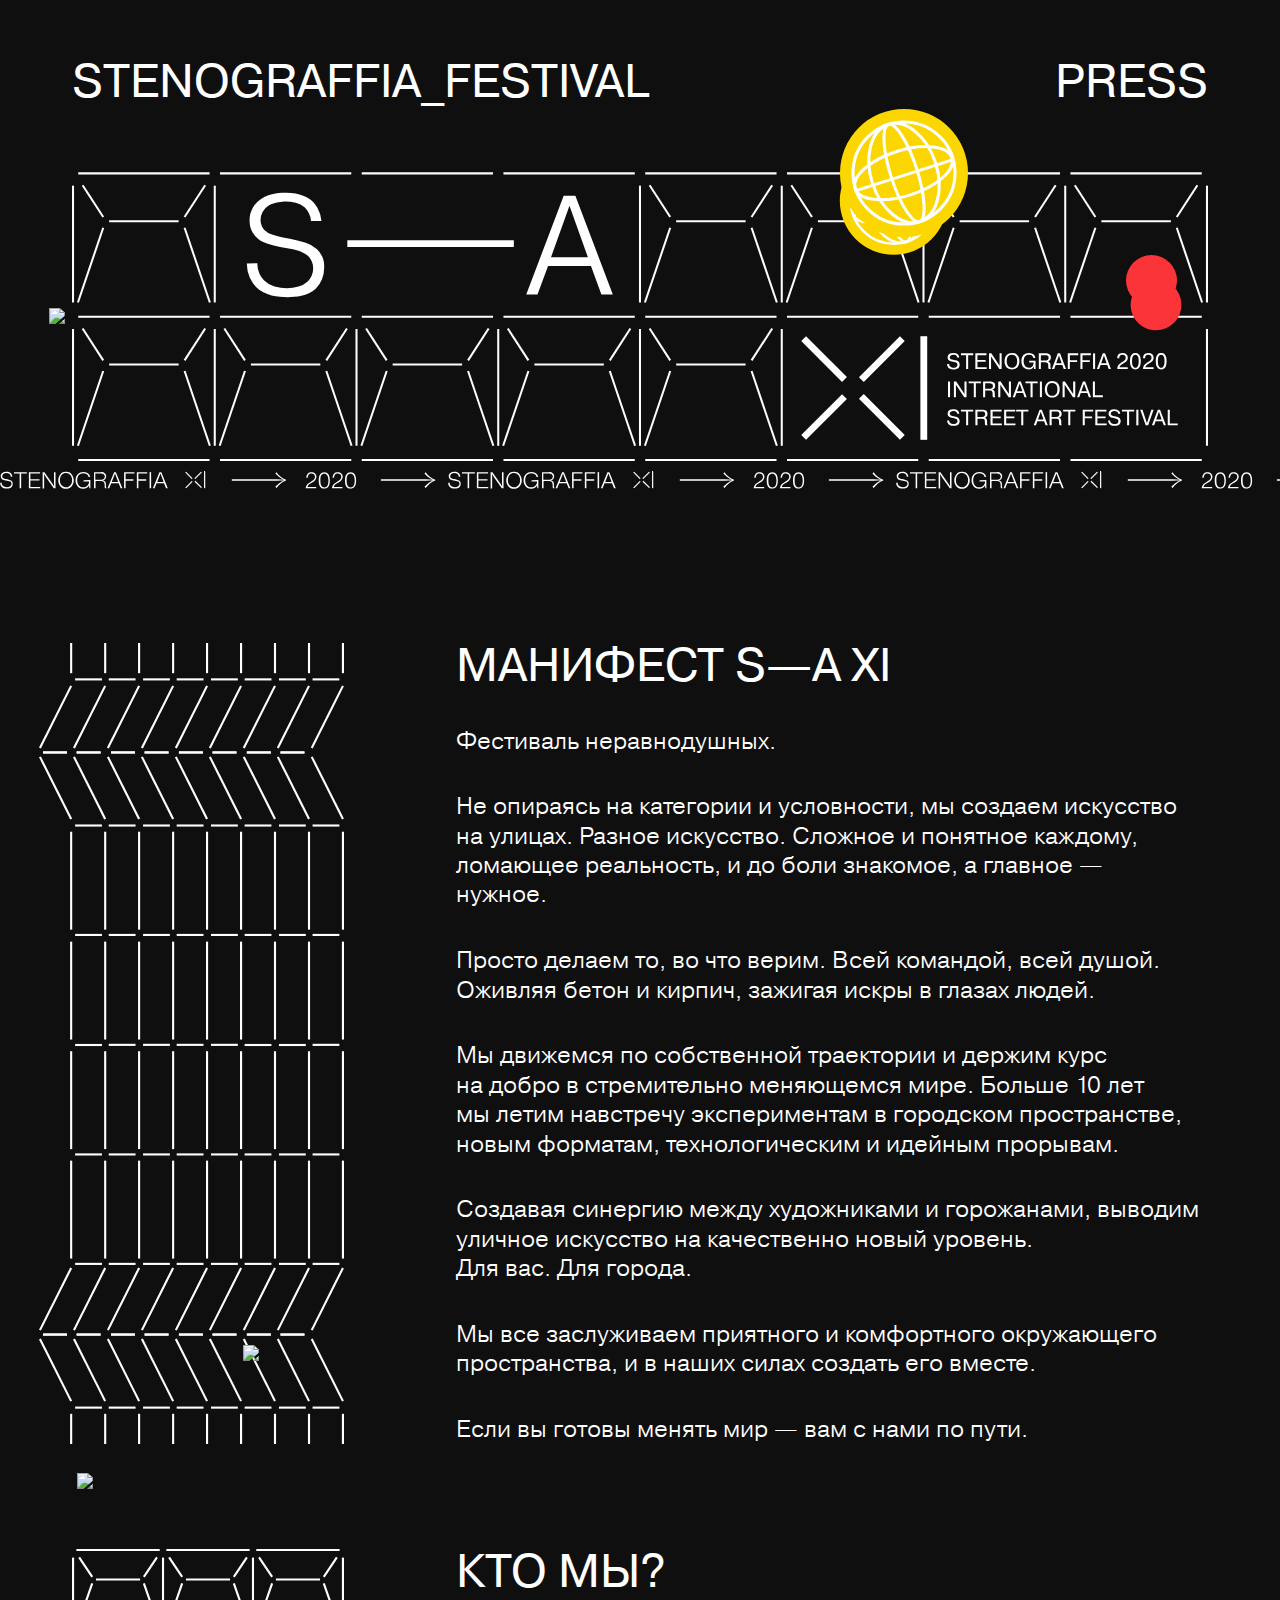
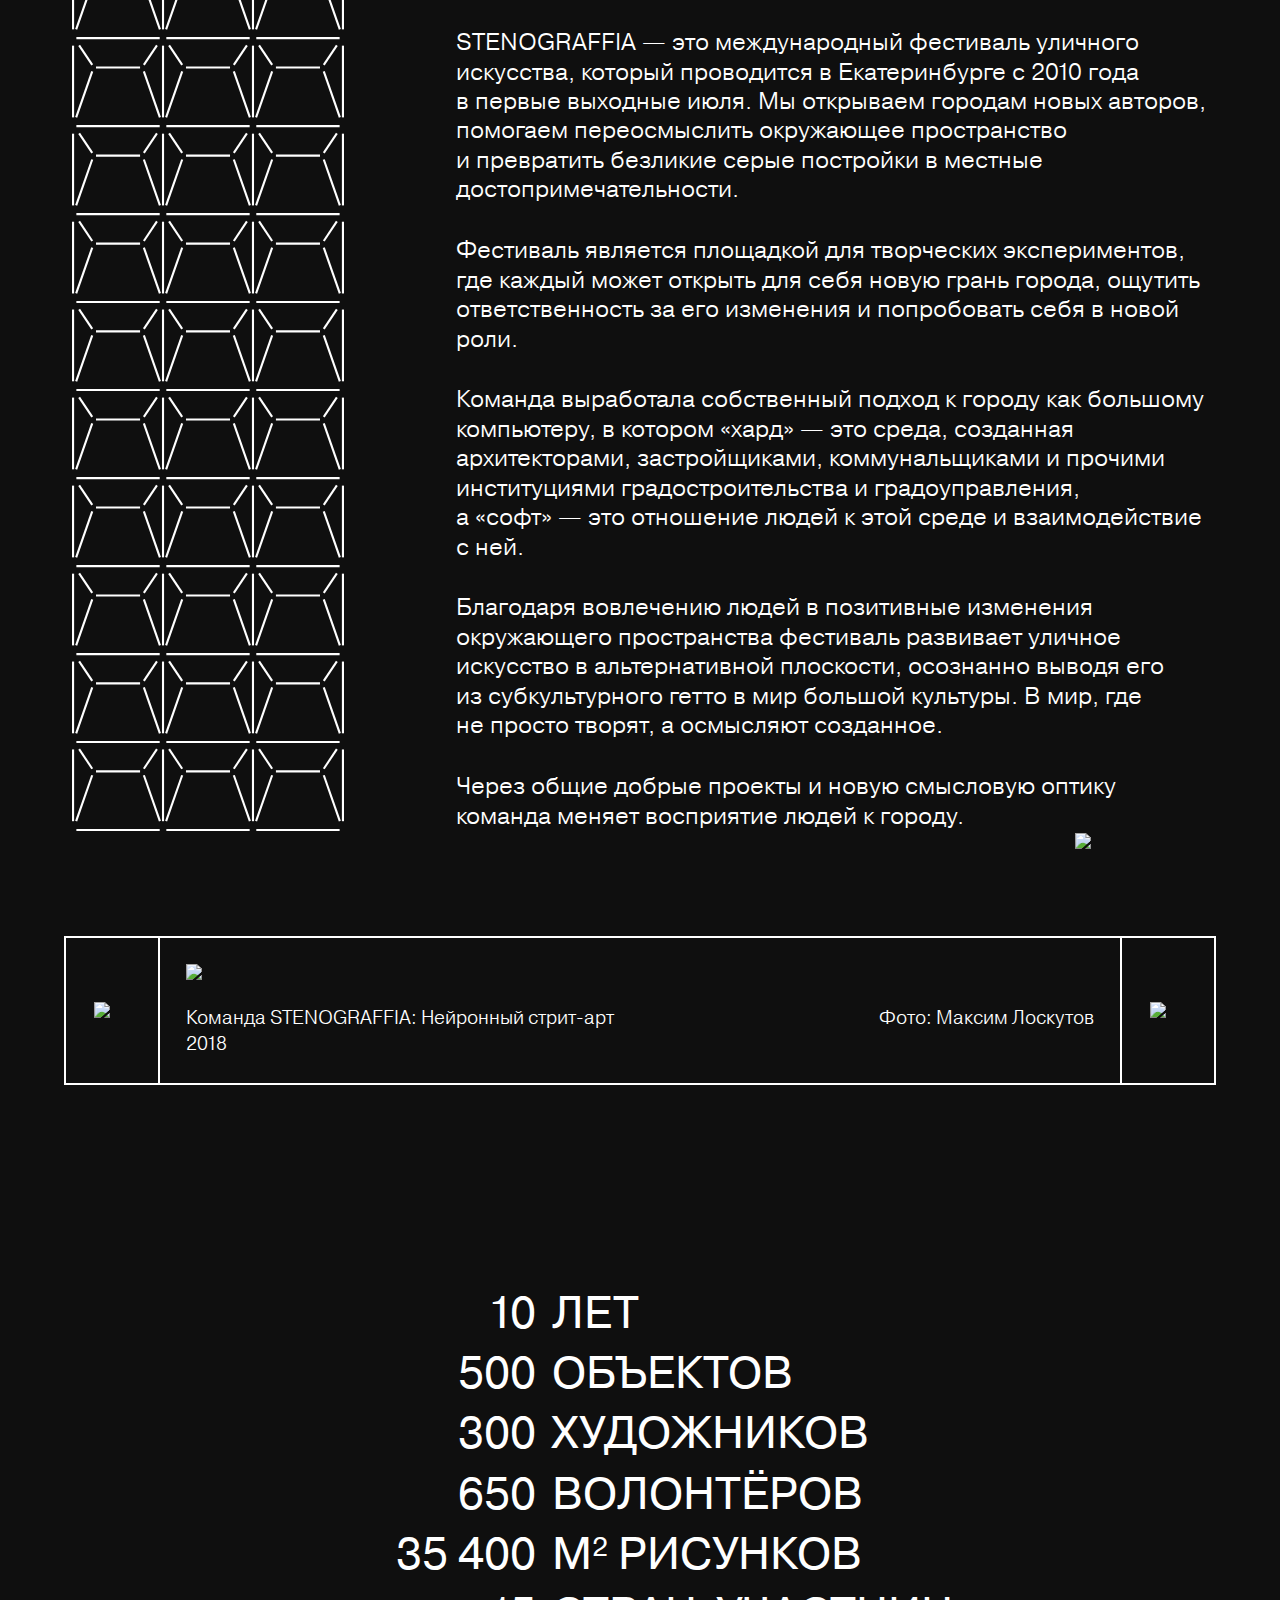
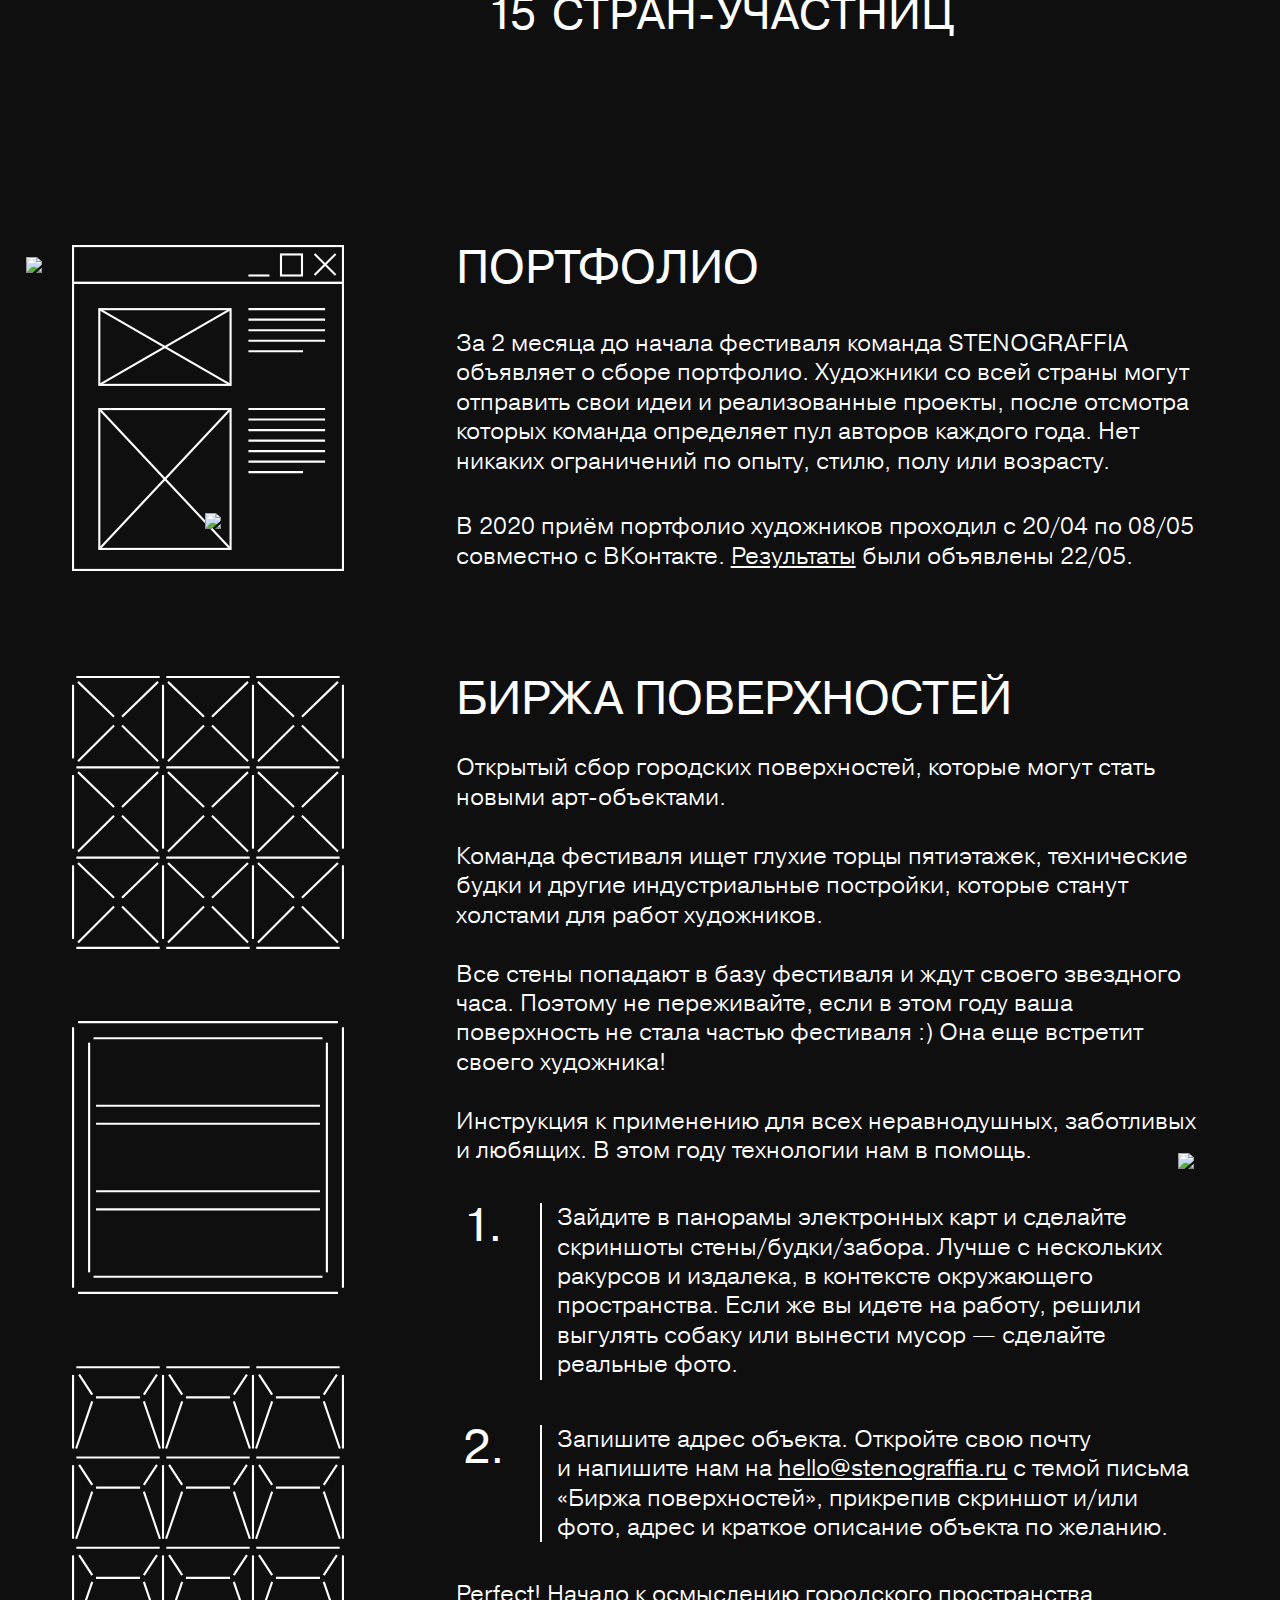
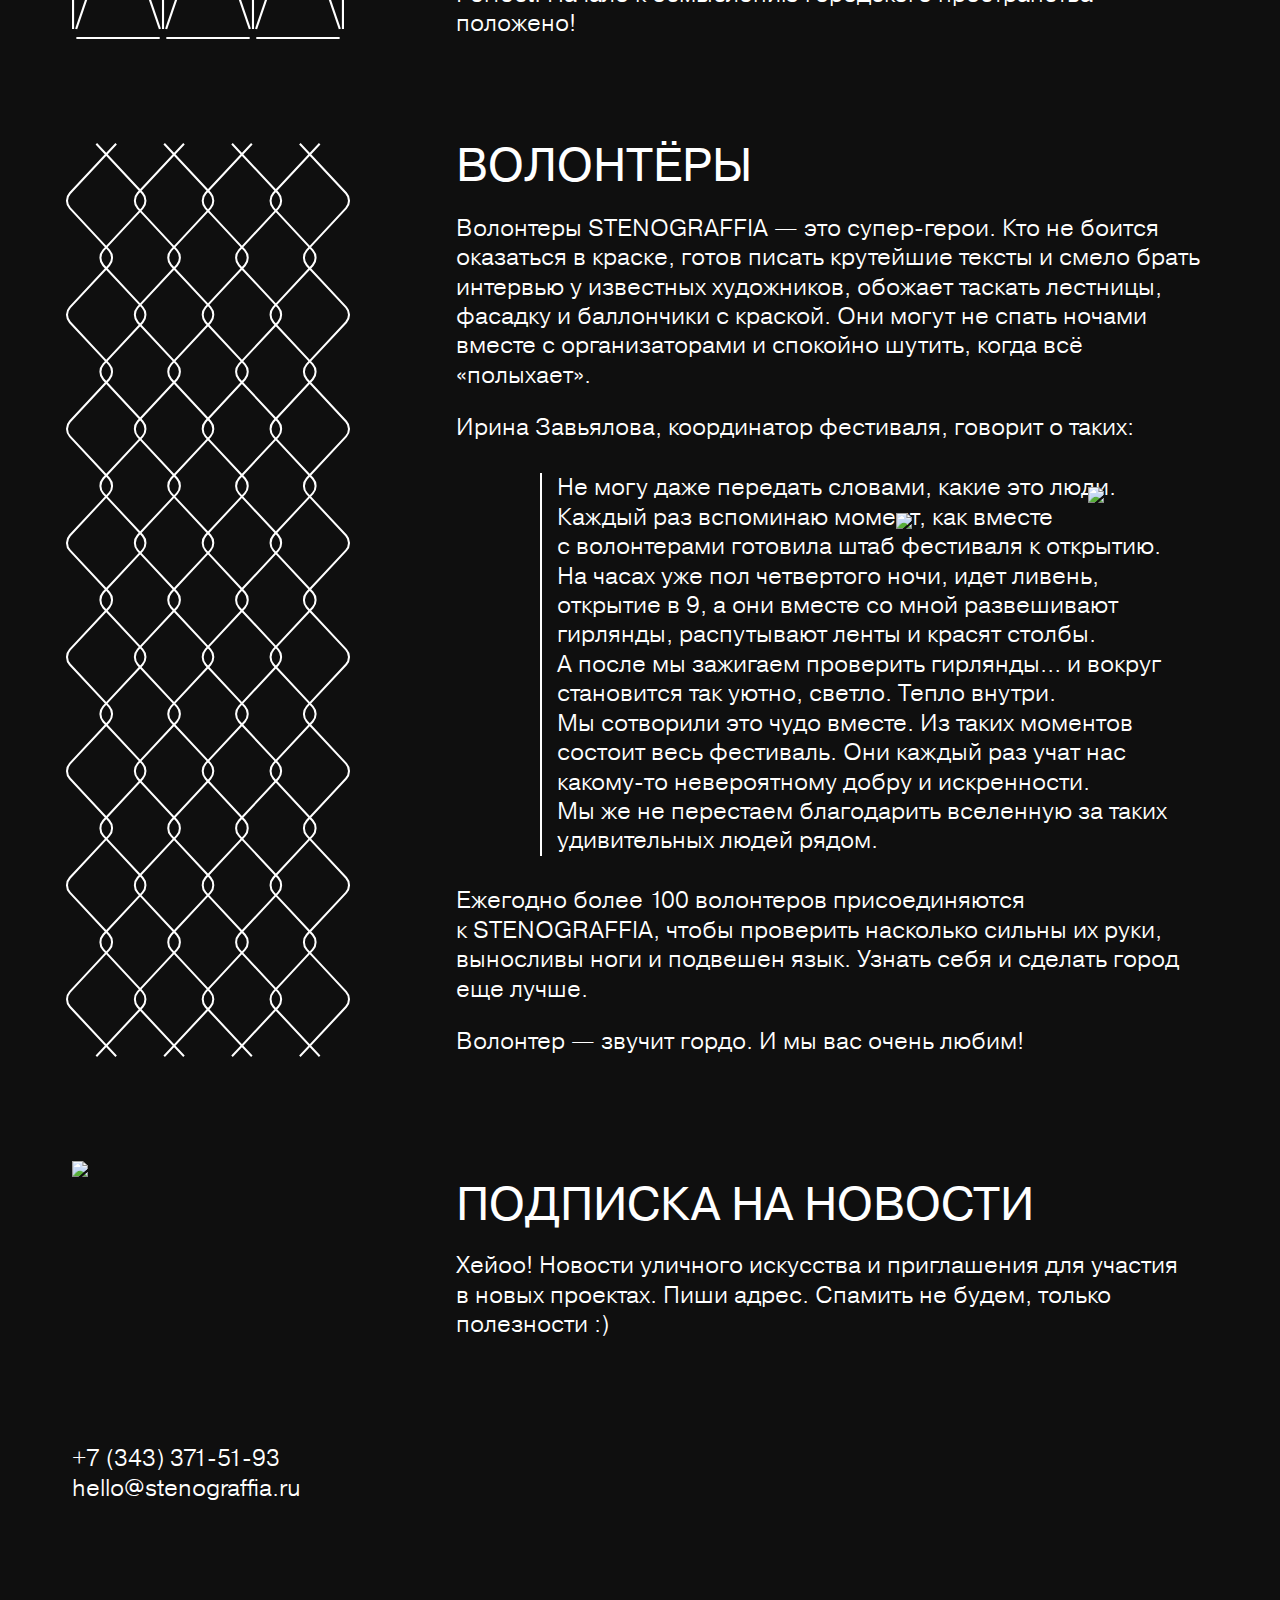
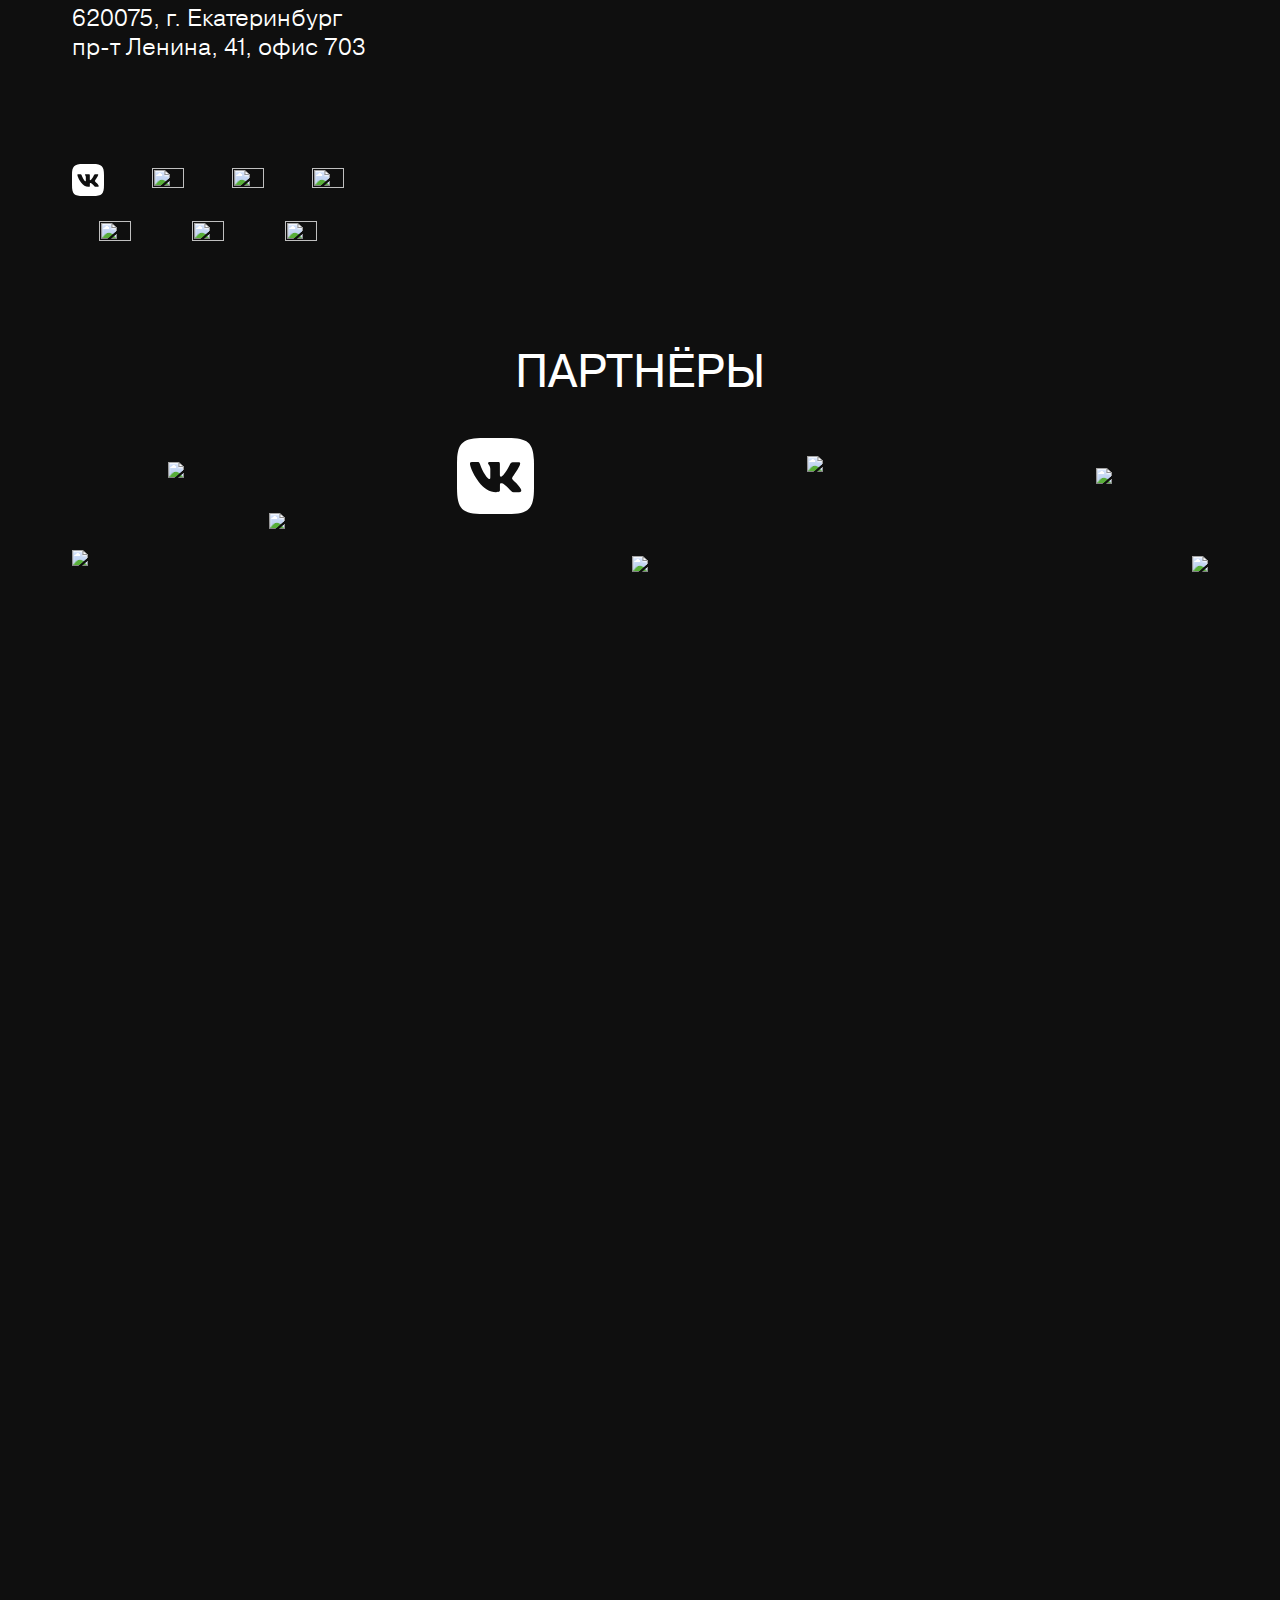
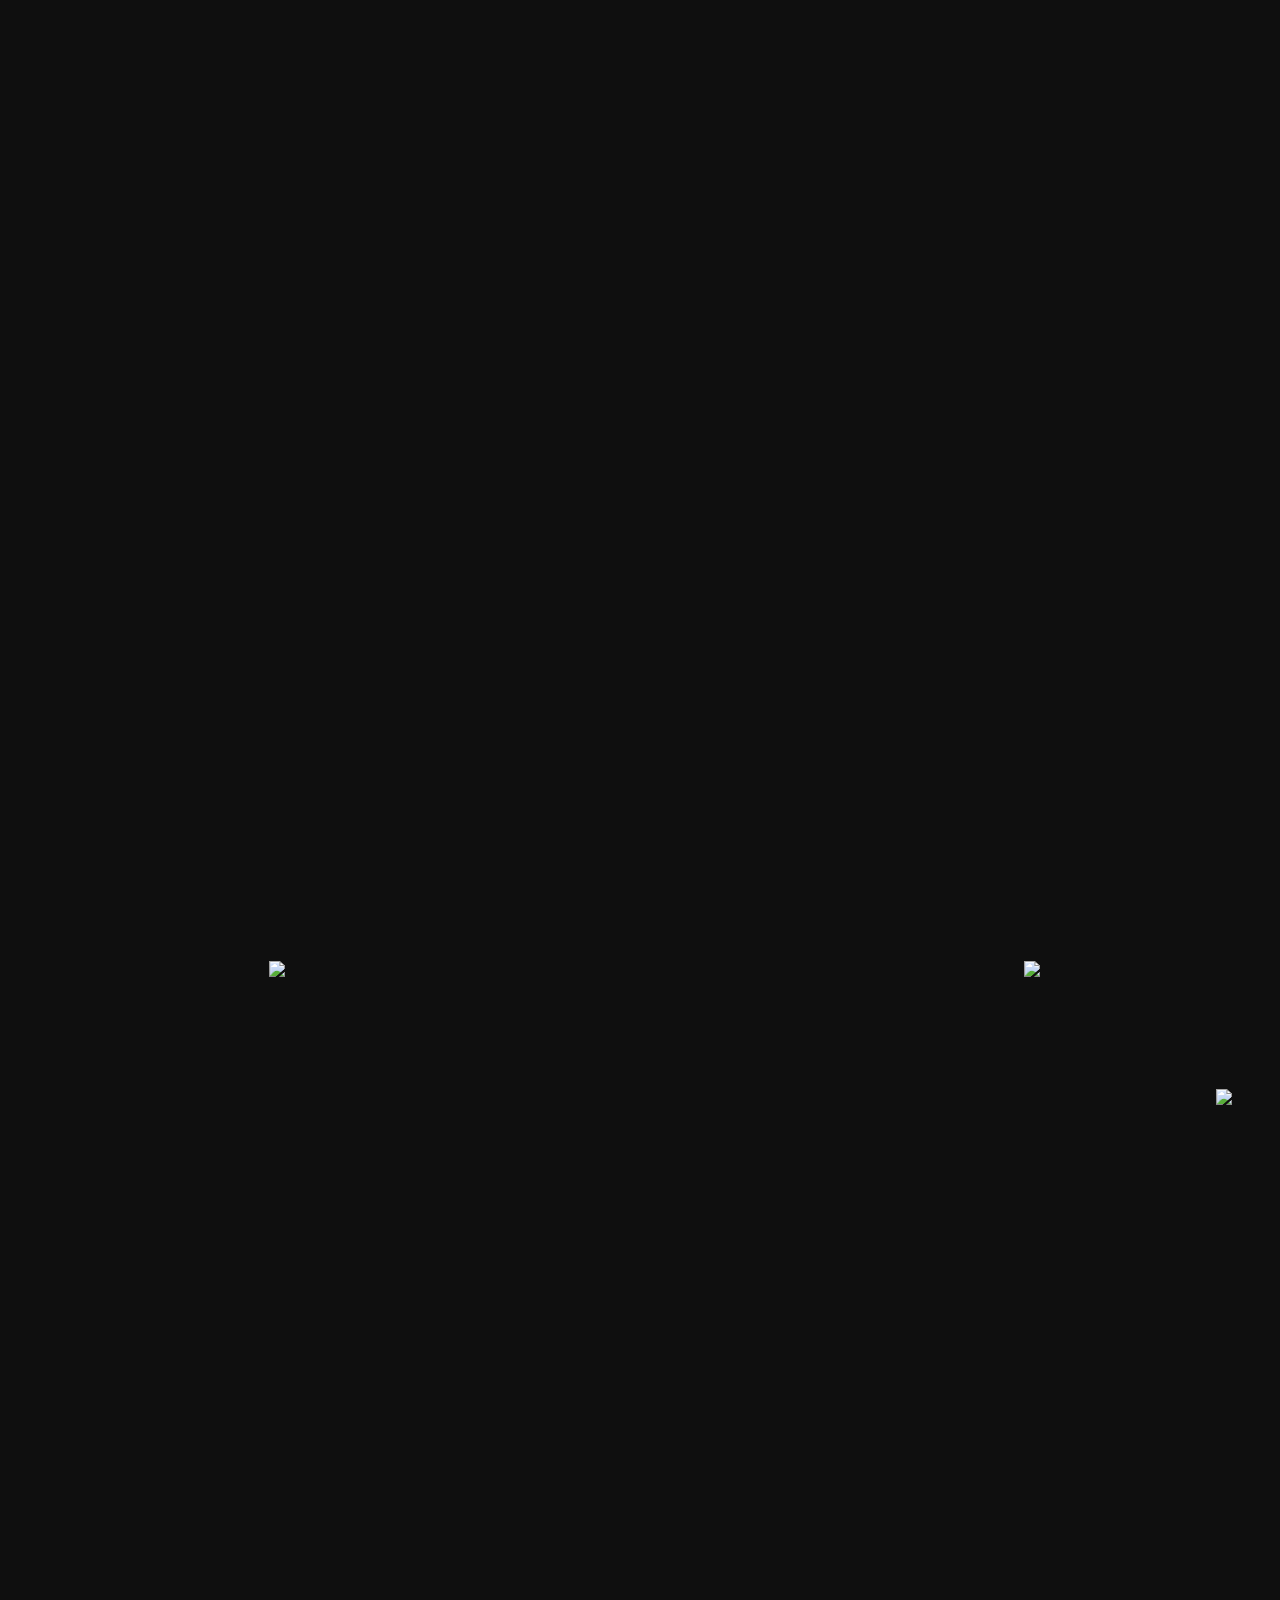
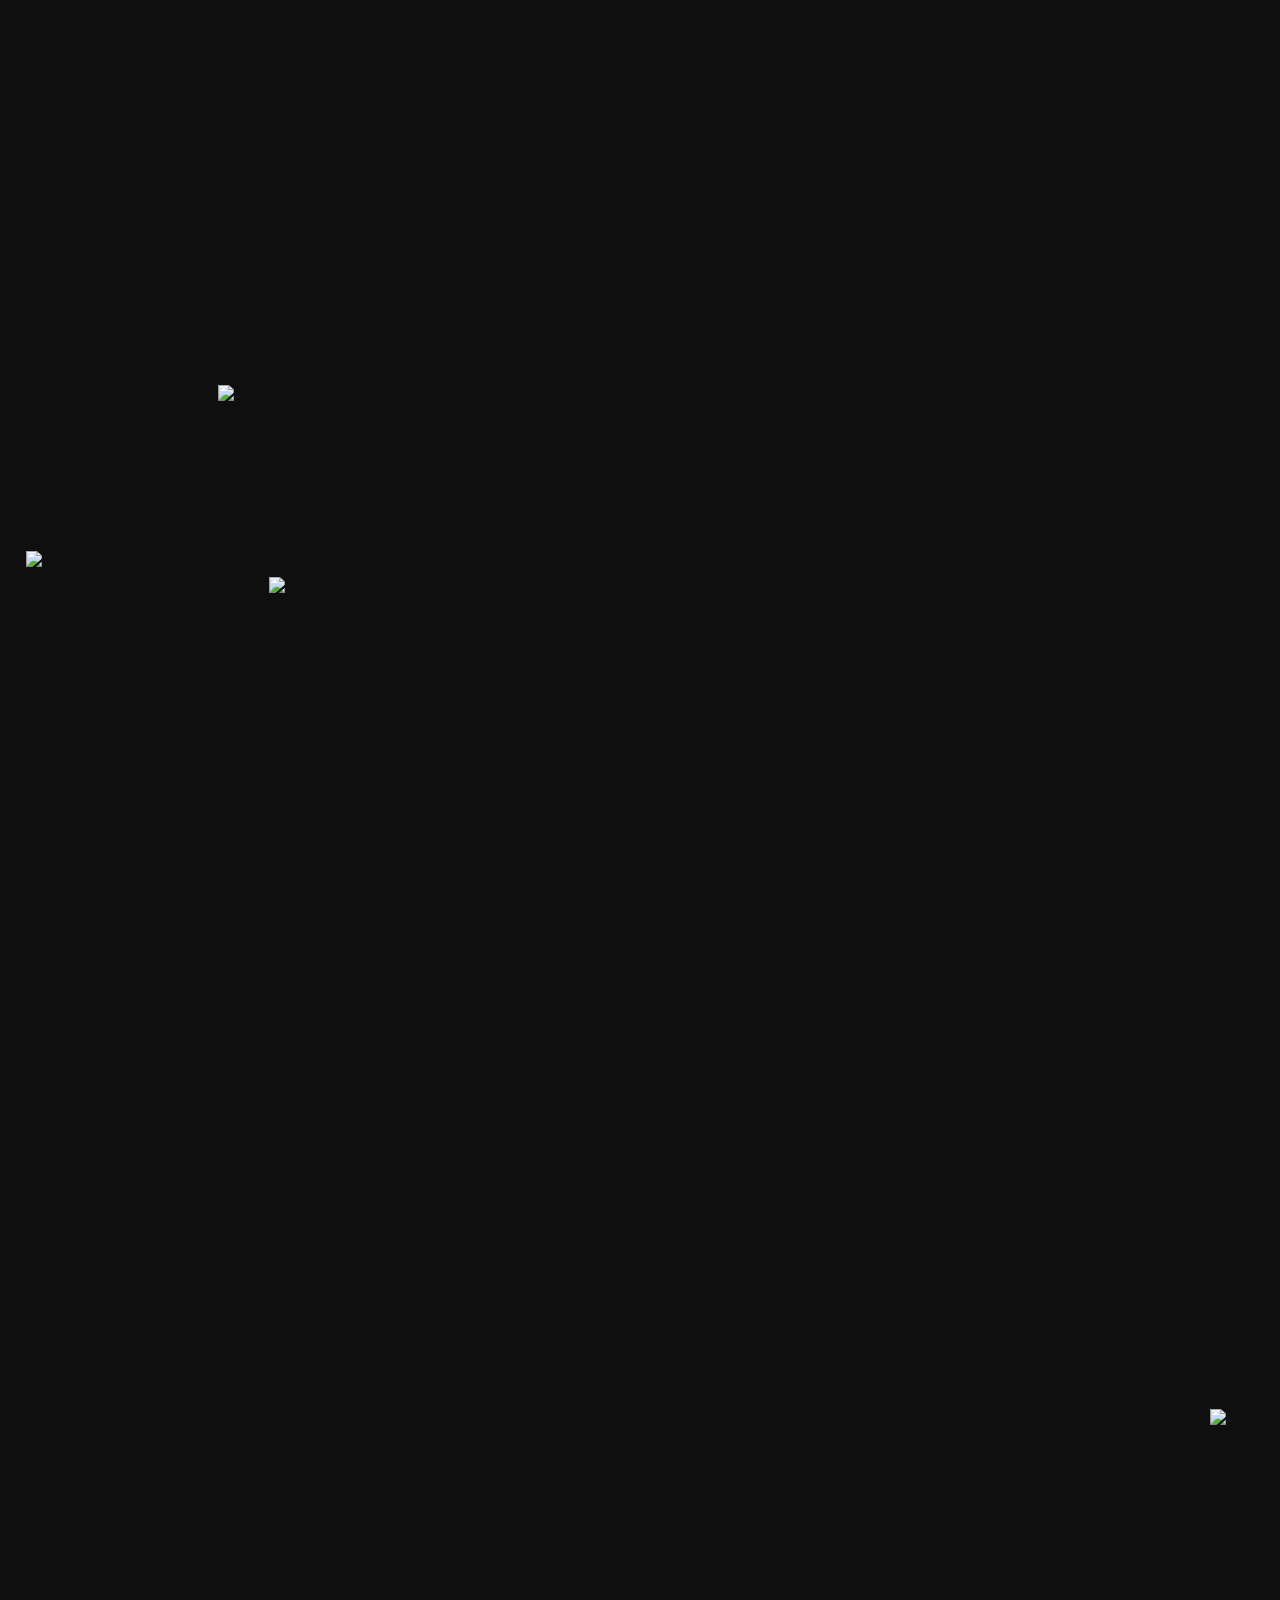
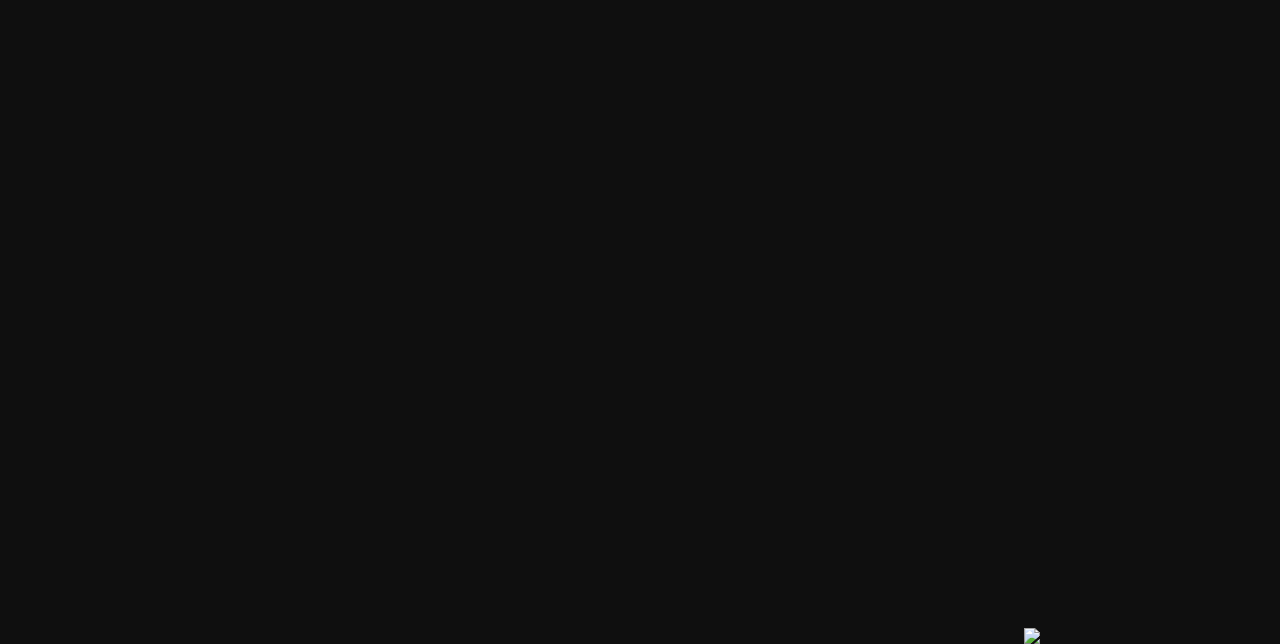
==== commit 44ac025b: "header" ====
--- a/index.html
+++ b/index.html
@@ -9,10 +9,10 @@
 		<div class="container">
 			<div class="row header-row">
 				<div class="col-7"><span class="header">STENOGRAFFIA_FESTIVAL</span></div>
-				<div class="col-5 alright"><span class="header"><a href="/press">PRESS</a><!-- <a href="http://fond.stenograffia.ru/">REVISION</a>--></span></div>
-			</div>
-			<div class="row">
-				<div class="col-12"><img src="./img/header.svg" alt="S—A.XI" width="100%"></div>
+				<div class="col-5 alright"><span class="header"><a href="./press">PRESS</a><!-- <a href="http://fond.stenograffia.ru/">REVISION</a>--></span></div>
+			</div>
+			<div class="row dot">
+				<div class="col-12 ball"><img src="./img/header.svg" alt="S—A.XI" width="100%"></div>
 			</div>
 		</div>
 		<div class="marquee-row">
--- a/styles.css
+++ b/styles.css
@@ -453,17 +453,16 @@
 }
 
 body {
-  background-color: black;
+  background-color: #0f0f0f !important;
   color: white; 
   overflow-x: hidden;
 
-  display: flex;
-    justify-content: center;
+  
 }
 
 .container {
-    width: 90%;
-    
+  width: 90%;  
+  margin: 0 auto;
 }
 
 .col-1 {grid-column: span 1;}
@@ -496,6 +495,31 @@
 }
 
 
+.col-g-1 {grid-column: span 1;}
+.col-g-2 {grid-column: span 2;}
+.col-g-3 {grid-column: span 3;}
+.col-g-4 {grid-column: span 4;}
+.col-g-5 {grid-column: span 5;}
+.col-g-6 {grid-column: span 6;}
+.col-g-7 {grid-column: span 7;}
+.col-g-8 {grid-column: span 8;}
+.col-g-9 {grid-column: span 9;}
+.col-g-10 {grid-column: span 10;}
+
+
+ [class*="col-g-"] {
+  float: left;
+  margin: 0vw;
+  /*border: 1px solid green;*/
+}
+
+.row-g {
+  display: grid;
+  grid-template-columns: repeat(10, 1fr);
+  padding-bottom: 0;
+}
+
+
 .col-sm-1 {grid-column: span 1;}
 .col-sm-2 {grid-column: span 2;}
 .col-sm-3 {grid-column: span 3;}
@@ -518,12 +542,20 @@
   grid-template-columns: repeat(8, 1fr);
 }
 
+
 h1, h2 {
   font-size: 3.7vw;
   font-family: 'Pragmatica', 'OpenSans', sans-serif;
   text-transform: uppercase;
 }
 
+.partext {
+  font-size: 3.7vw;
+  font-family: 'Pragmatica', 'OpenSans', sans-serif;
+  text-transform: uppercase;
+  text-align: center;
+}
+
 .numbers {
   font-size: 3.5vw;
   font-family: 'Pragmatica', 'OpenSans', sans-serif;
@@ -566,8 +598,8 @@
 }
 
 .header-row {
-  padding-top: 1vw;
-  padding-bottom: 1vw; 
+  padding-top: 4vw;
+  padding-bottom: 2vw; 
 }
 
 .instruction {
@@ -579,15 +611,70 @@
 
 
 .marquee-row {
-  padding-bottom: 4.2vw;
-  padding-top: 4.2vw;
-}
+  height: 13vw;
+  background-image: url("./img/marq1.svg");
+  background-repeat: repeat-x;
+  background-size: 35vw;
+  animation: 10s anim1 infinite linear;
+}
+
+@keyframes anim1 {
+   from {
+      background-position: 0 center;
+   }
+   to {
+      background-position: 35vw center;
+   }
+}
+
+.marquee-2-row {
+  background-image: url("./img/marq2.svg");
+  background-repeat: repeat-x;
+  background-size: 65vw;
+  animation: 10s anim2 infinite linear;
+  height: 15vw;
+}
+
+@keyframes anim2 {
+   from {
+      background-position: 0 center;
+   }
+   to {
+      background-position: 65vw center;
+   }
+}
+
+.marquee-3-row {
+  background-image: url("./img/marq2.svg");
+  background-repeat: repeat-x;
+  background-size: 65vw;
+  animation: 12s anim3 infinite linear;
+  height: 15vw;
+}
+
+@keyframes anim3 {
+   from {
+      background-position: 0vw center;
+   }
+   to {
+      background-position: 65vw center;
+   }
+}
+
+
 
 
 .manifest-row, .who-row, .portfolio-row, .birzha-row, .volunteer-row, .mail-row{
   padding-bottom: 7vw;
 }
 
+.partners-row {
+  padding-bottom: 2vw;
+}
+
+.paricon-row {
+  padding-bottom: 7vw !important;
+}
 
 .no-underline a {
   text-decoration: none;
@@ -640,11 +727,38 @@
   max-height: 2.5vw;
 }
 
-.mailform {
-
-}
-
-
+.button {
+  border: 0.2vw solid white;
+  display: flex;
+  justify-content: center;
+  margin-left: 0 !important;
+  margin-right: 0 !important;
+  cursor: pointer;
+}
+
+.button img {
+  margin: 0 auto;
+}
+
+.gallery {
+  border-top: 0.2vw solid white;
+  border-bottom: 0.2vw solid white;
+
+  margin-left: 0 !important;
+  margin-right: 0 !important;
+}
+
+.gallery-slider {
+  margin: 2vw 2vw;
+}
+
+.gallery-expl {
+  font-family: 'PragmaticaFine', 'OpenSans', sans-serif;
+  font-size: 1.5vw;
+  line-height: 2vw;
+  padding-top: 2vw; 
+
+}
 
 .sp-force-hide {
   display: none;
@@ -697,14 +811,14 @@
   border-radius: 0px;
   -moz-border-radius: 0px;
   -webkit-border-radius: 0px;
-  background-color: #000000;
+  background-color: #0f0f0f;
   color: #ffffff;
   width: auto;
   box-shadow: none;
   -moz-box-shadow: none;
   -webkit-box-shadow: none;
   border-width: 2px;
-  border-color: #ffffff;
+  border-color: white;
   border-style: solid;
 }
 
@@ -713,3 +827,190 @@
   width: auto;
   margin: auto 0;
 }
+
+.sp-message {
+  color: white !important;
+
+}
+
+::selection {
+  color: #0f0f0f;
+  background-color: white;
+}
+
+
+.partners {
+  display: flex;
+  justify-content: space-between;
+  padding-bottom: 2vw;
+  align-items: center;
+}
+
+.partners a img {
+}
+
+.partners a {
+  text-decoration: none;
+
+}
+
+
+.preload-images {
+  visibility: hidden; 
+  width: 0;
+  height: 0;
+  background: url("./img/photo/1.jpg"),
+              url("./img/photo/2.jpg"),
+              url("./img/photo/3.jpg"),
+              url("./img/photo/4.jpg"),
+              url("./img/photo/5.jpg"),
+              url("./img/photo/6.jpg"),
+              url("./img/photo/7.jpg"),
+              url("./img/photo/8.jpg"),
+              url("./img/photo/9.jpg"),
+              url("./img/photo/10.jpg"),
+              url("./img/photo/11.jpg");
+}
+
+[class*="overlay-"]  img {
+  width: 15vw;
+}
+
+[class*="overlay-"] {
+  z-index: 444;
+  position: absolute;
+}
+
+
+.overlay-1 {
+  top: 24vw;
+  left: 3.8vw;
+}
+
+
+.overlay-2 {
+  top: 115vw;
+  left: 6vw;
+}
+
+.overlay-3 {
+  top: 105vw;
+  left: 19vw;
+}
+
+.overlay-4 {
+  top: 190vw;
+  left: 84vw;
+}
+
+.overlay-5 {
+  top: 270vw;
+  left: 2vw;
+}
+
+.overlay-6 {
+  top: 290vw;
+  left: 16vw;
+}
+
+.overlay-7 {
+  top: 340vw;
+  left: 92vw;
+}
+
+.overlay-8 {
+  top: 415vw;
+  left: 70vw;
+}
+
+.overlay-9 {
+  top: 540vw;
+  left: 21vw;
+}
+
+
+.overlay-10 {
+  top: 545vw;
+  left: -5vw;
+}
+
+
+.overlay-11 {
+  top: 700vw;
+  left: 80vw;
+}
+.overlay-12 {
+  top: 710vw;
+  left: 95vw;
+}
+
+
+.overlay-13 {
+  top: 780vw;
+  left: 17vw;
+}
+.overlay-14 {
+  top: 793vw;
+  left: 2vw;
+}
+
+
+.overlay-15 {
+  top: 413vw;
+  left: 85vw;
+}
+
+
+.overlay-16 {
+  top: 795vw;
+  left: 21vw;
+}
+
+
+.overlay-17 {
+  top: 924vw;
+  left: 80vw;
+}
+
+.overlay-18 {
+  top: 860vw;
+  left: 94.5vw;
+}
+
+.overlay-19 {
+  top: 700vw;
+  left: 21vw;
+}
+
+
+.ball::before {
+  position: absolute;
+  content: "";
+  height: 10vw;
+  width: 10vw;
+  background-position: center;
+  background-repeat: no-repeat;
+  background-size: contain;
+  background-image: url(./img/ball.svg);
+  z-index: 3;
+  margin-top: -3vw;
+  margin-left: 60vw;
+}
+
+
+
+
+.dot::before {
+  position: absolute;
+  content: "";
+  height: 4vw;
+  width: 4vw;
+  background-position: center;
+  background-repeat: no-repeat;
+  background-size: contain;
+  background-image: url(./img/dot.svg);
+  z-index: 3;
+  margin-top: 9vw;
+  margin-left: 83vw;
+}
+
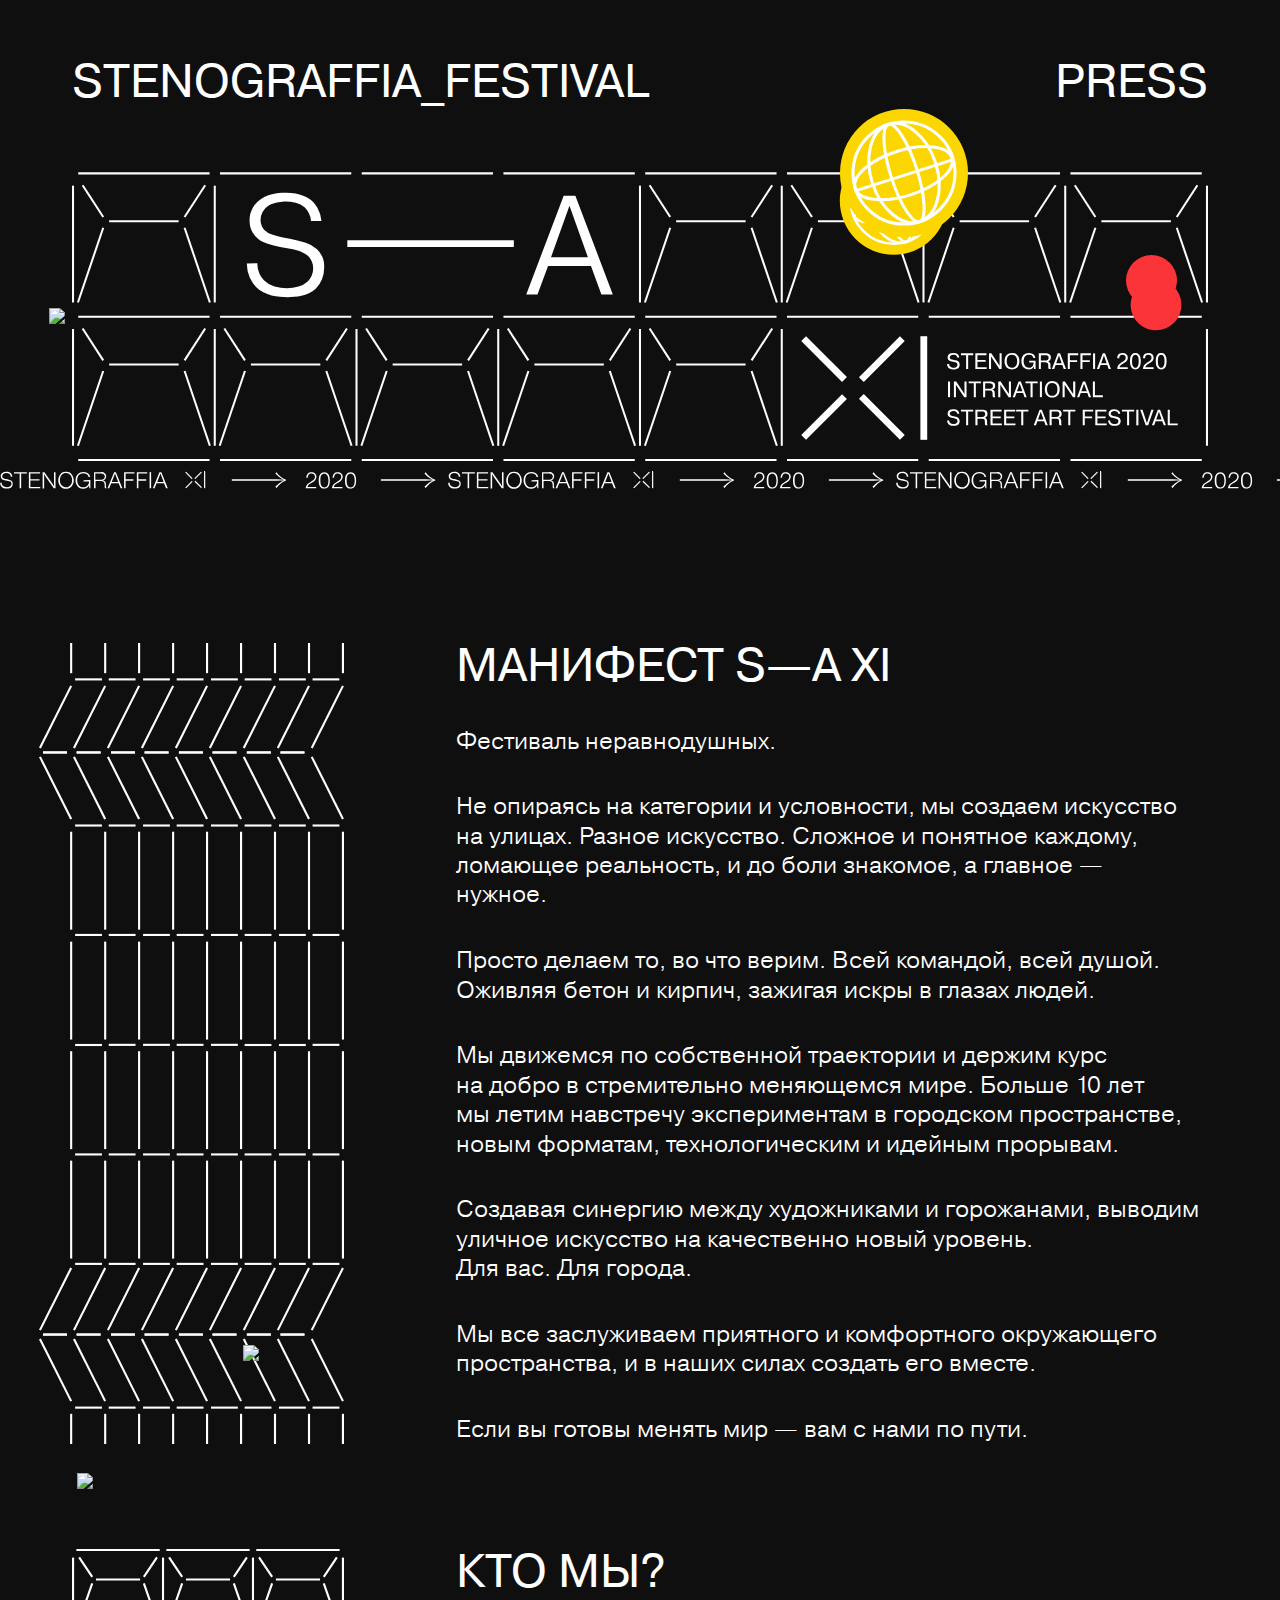
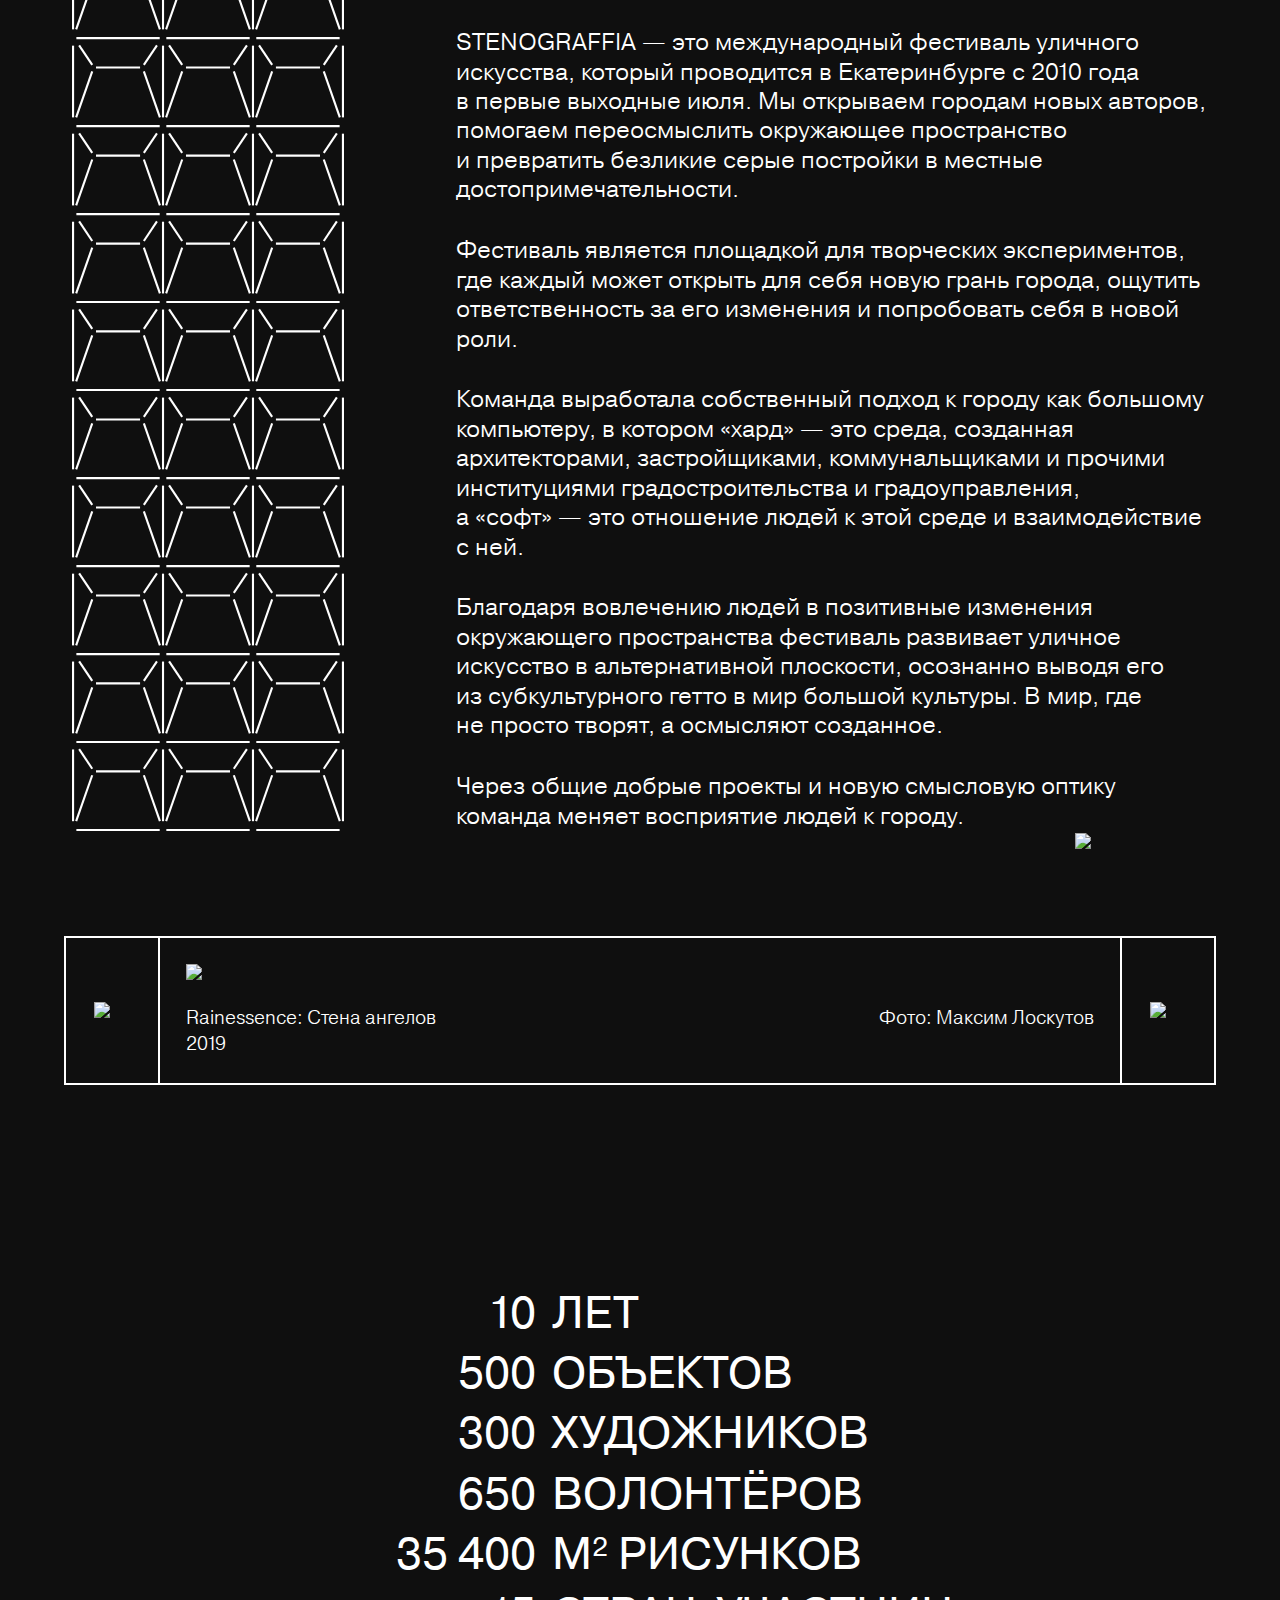
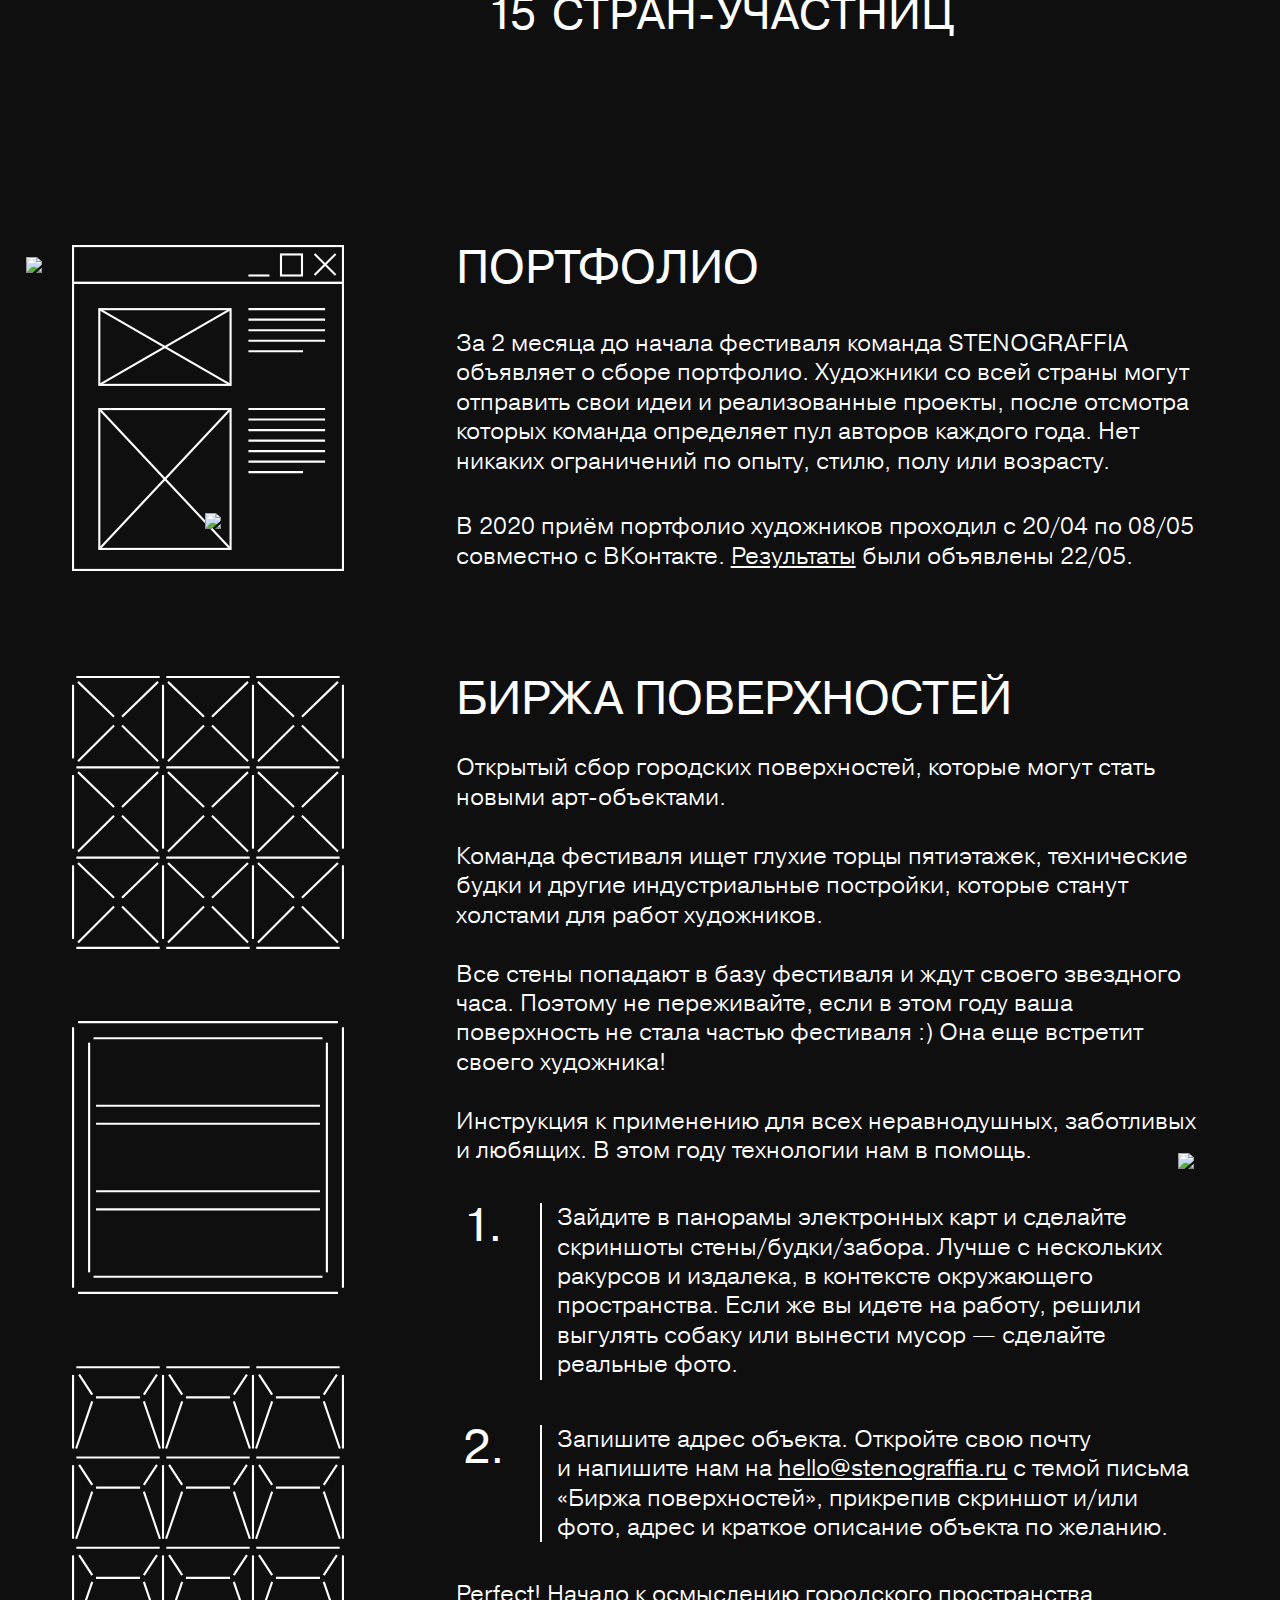
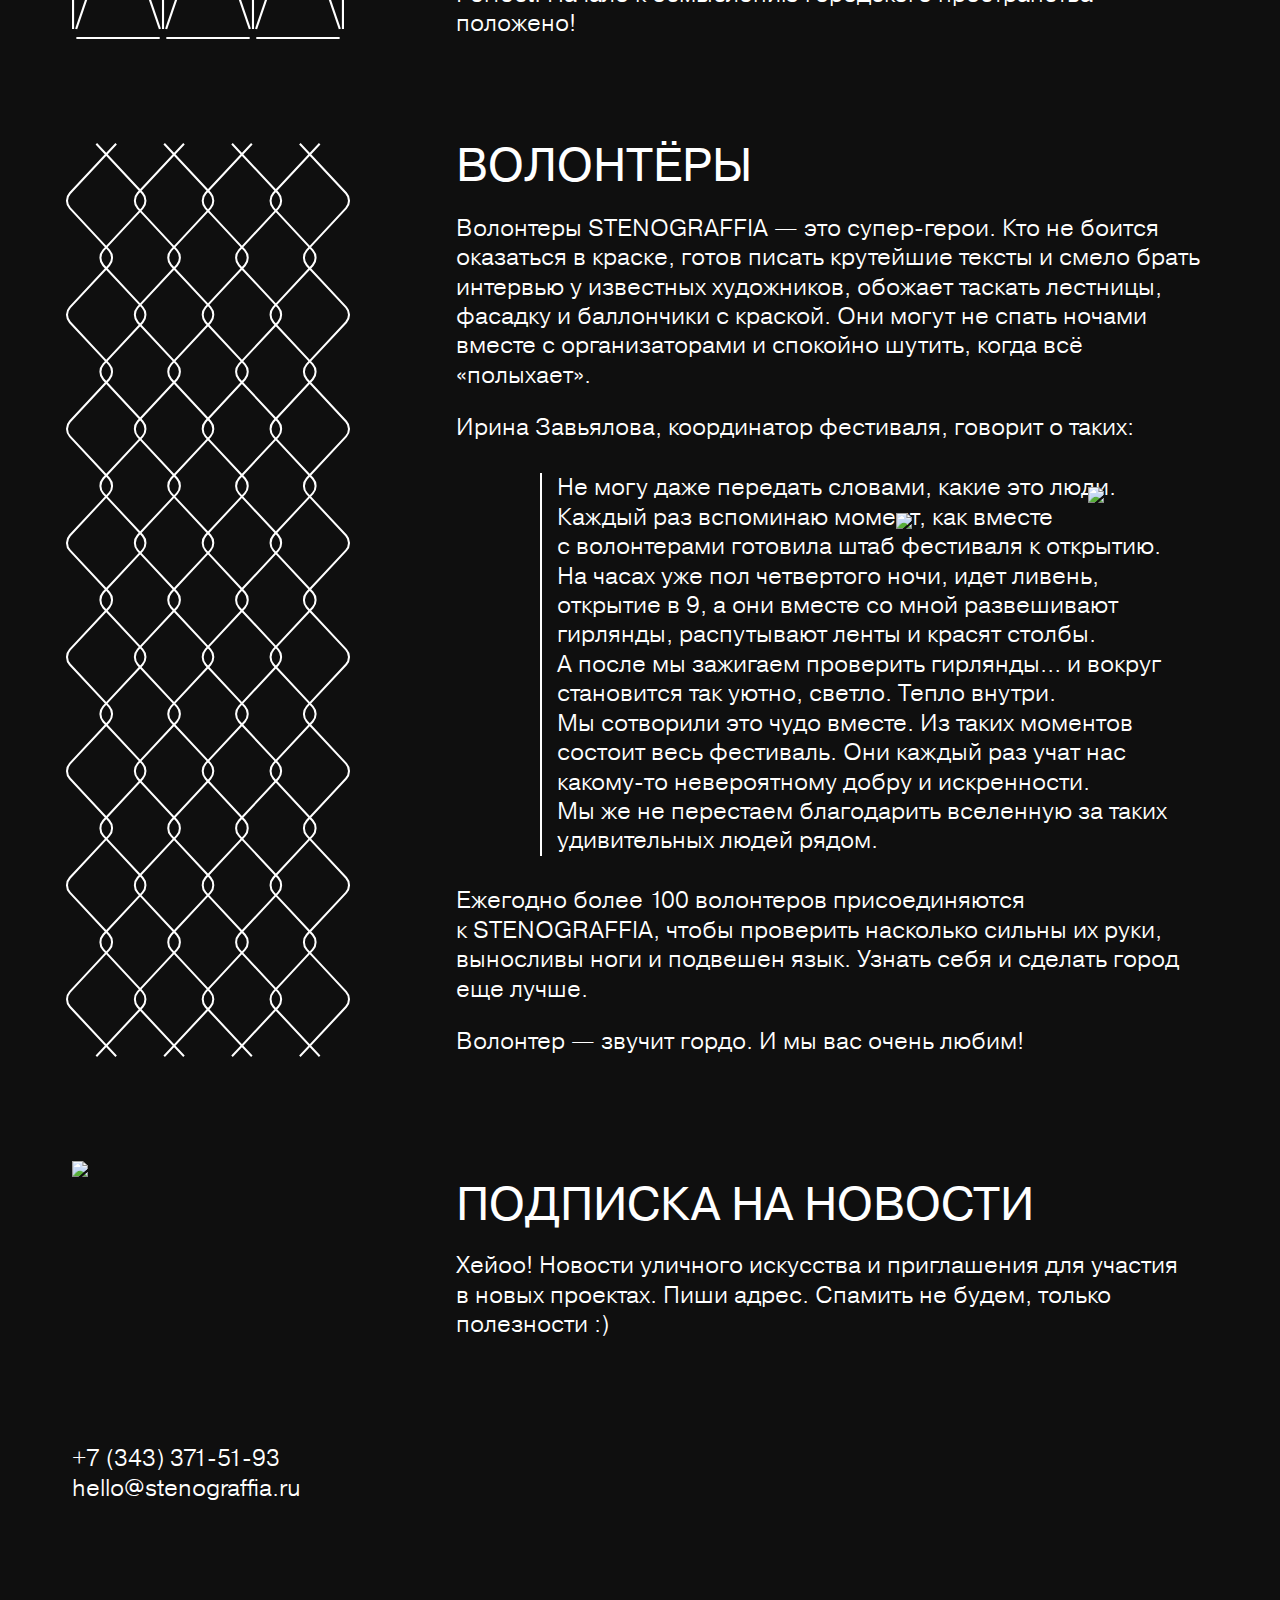
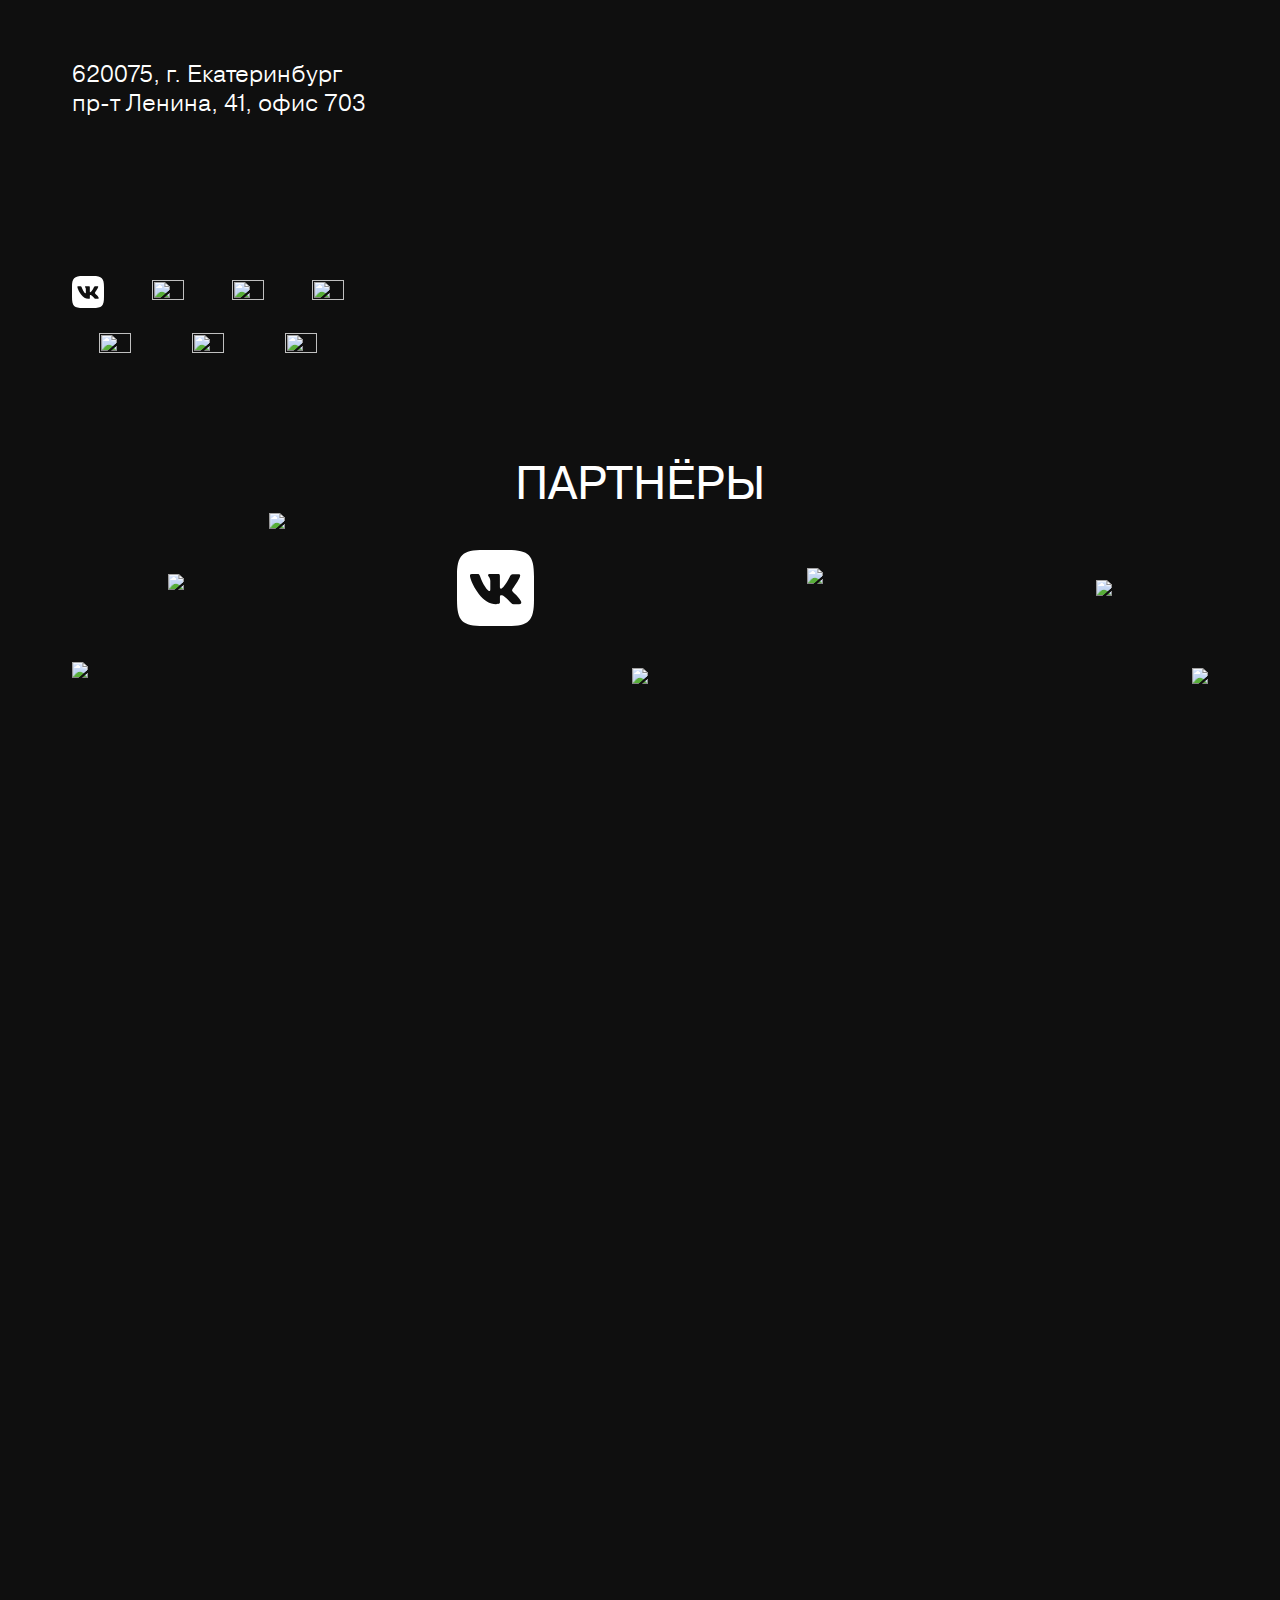
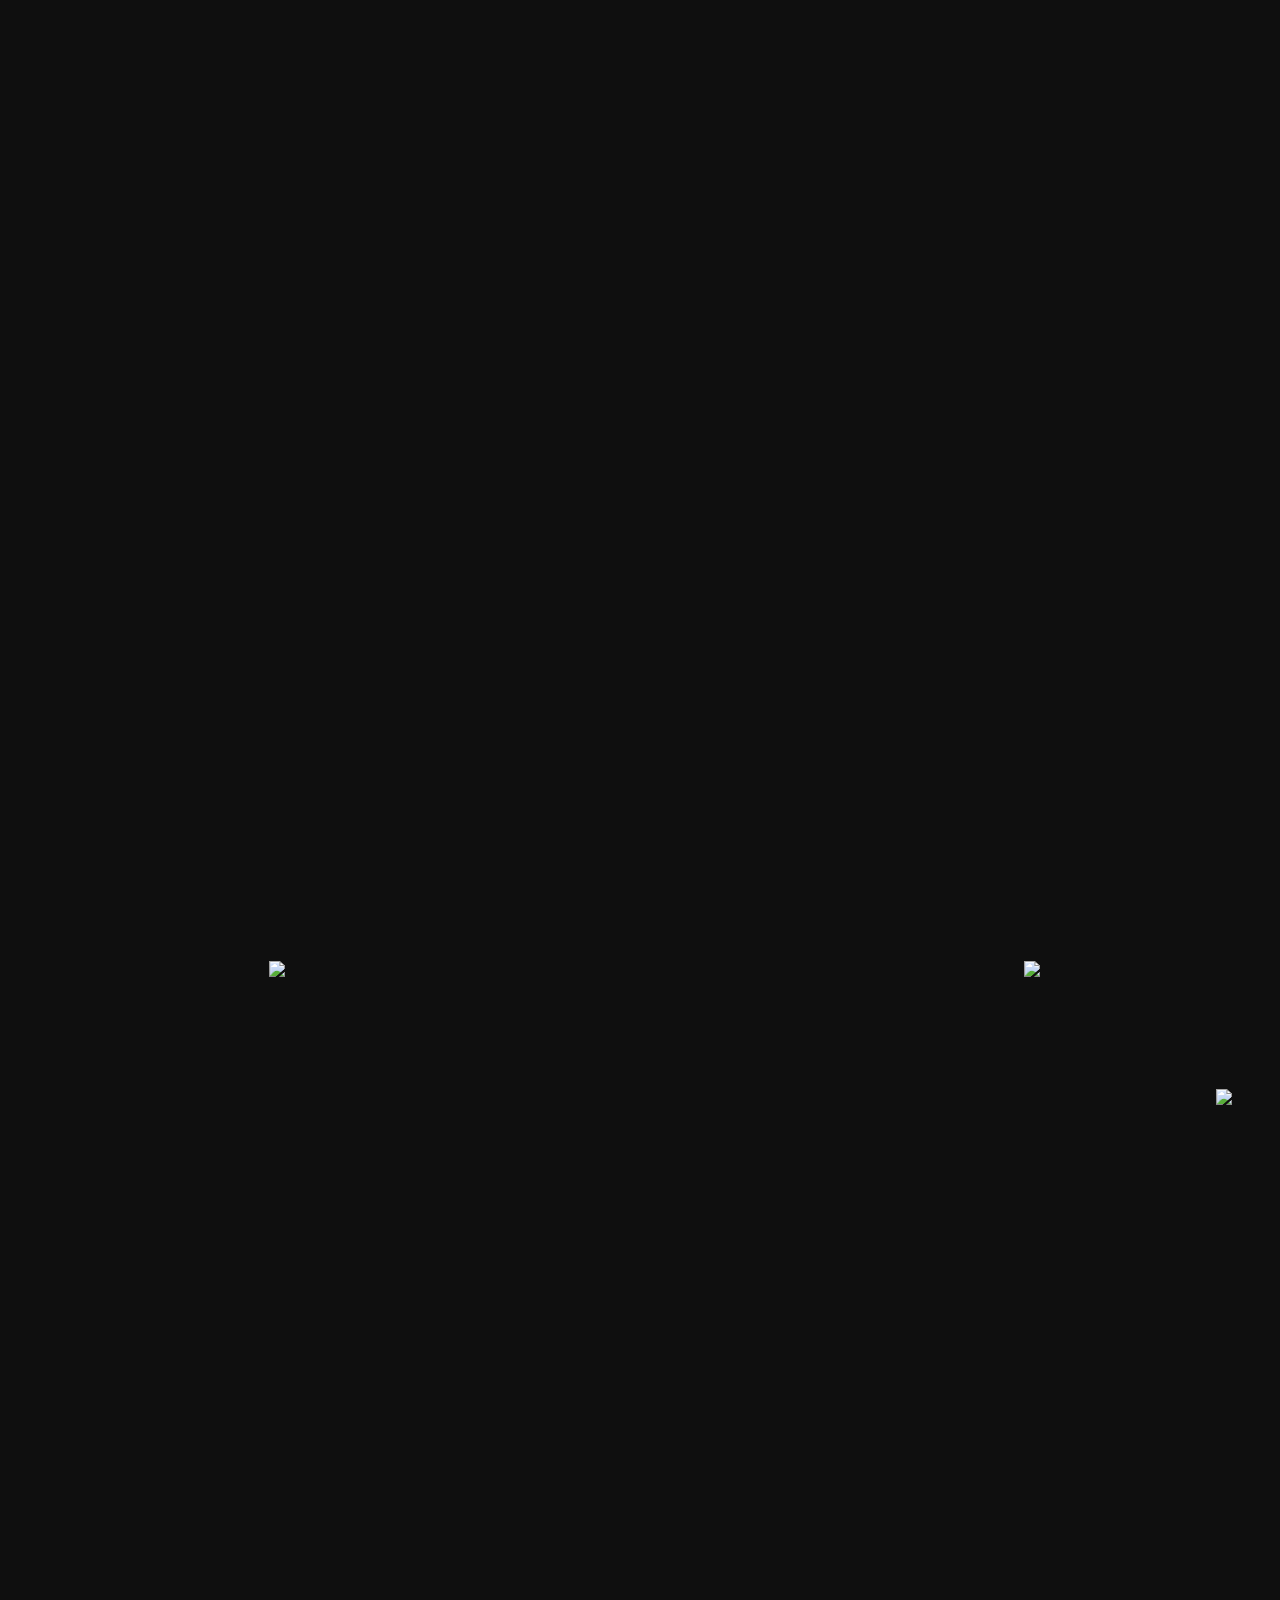
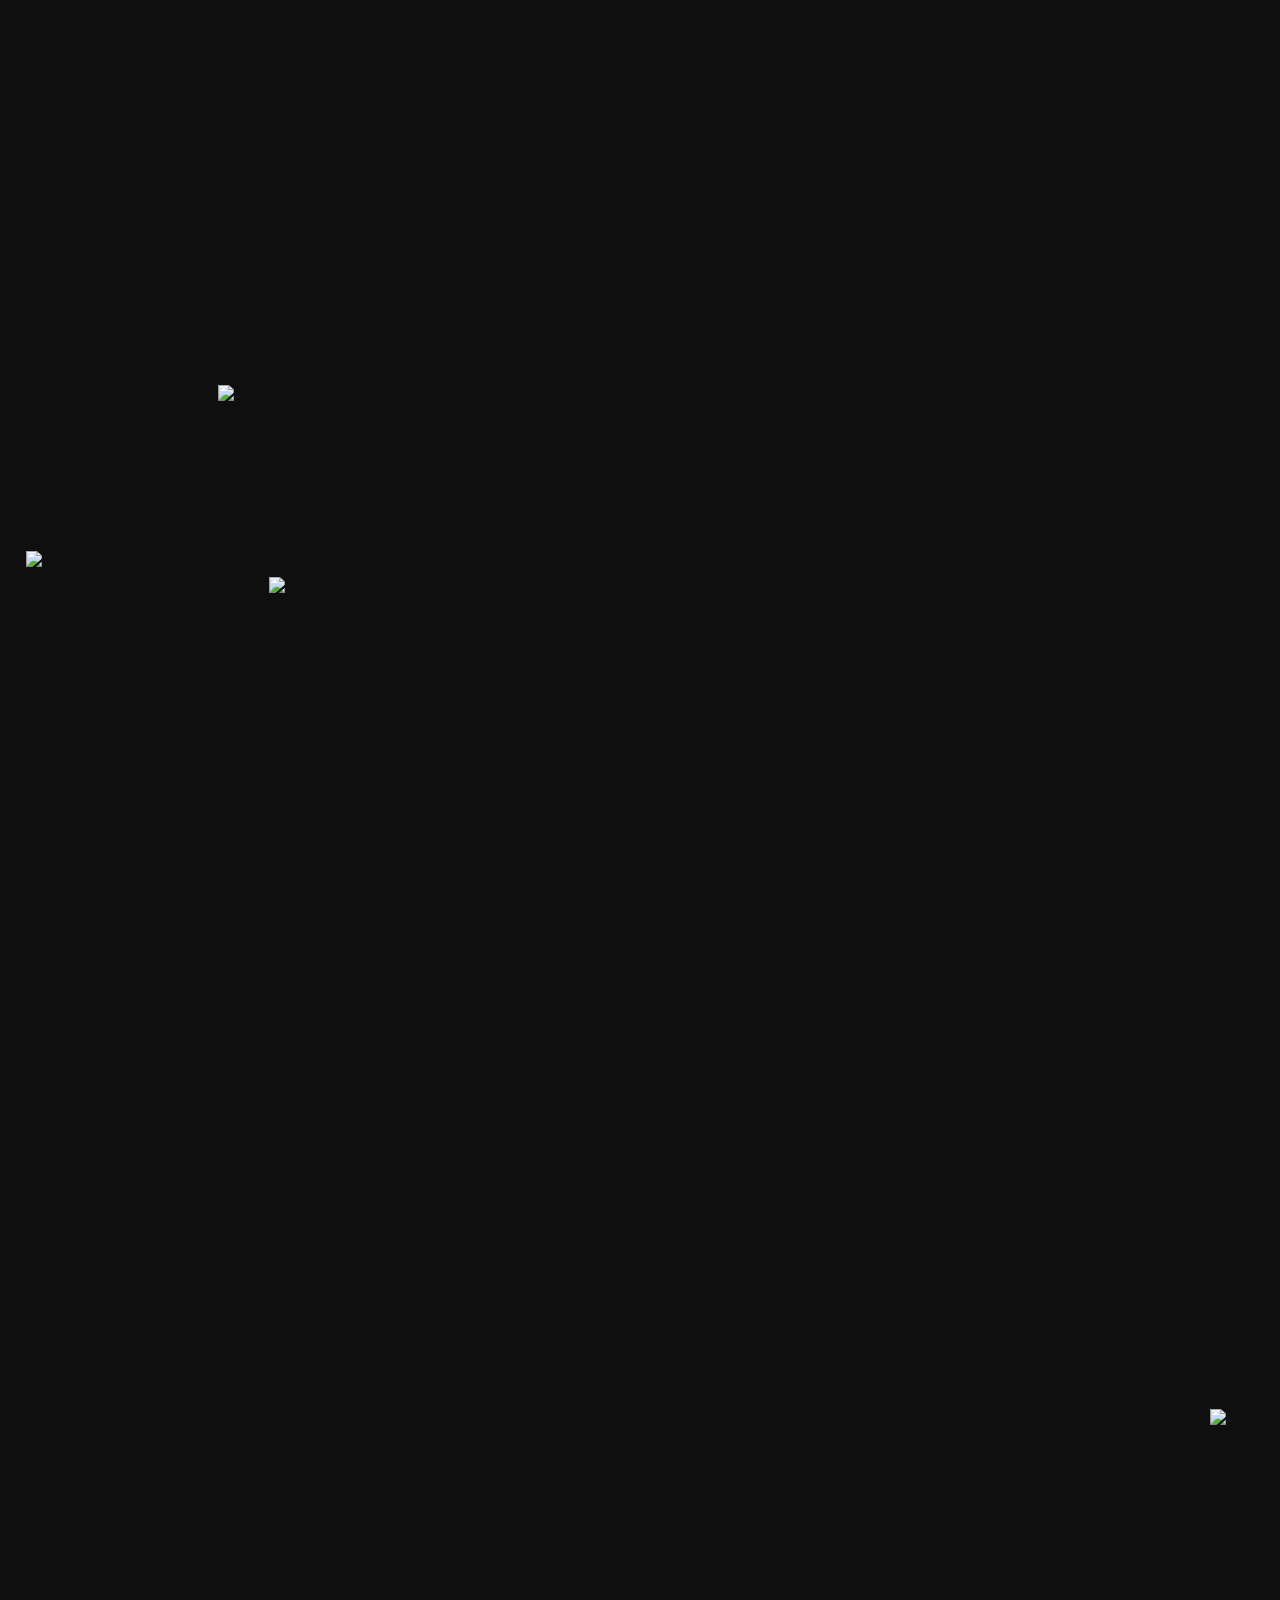
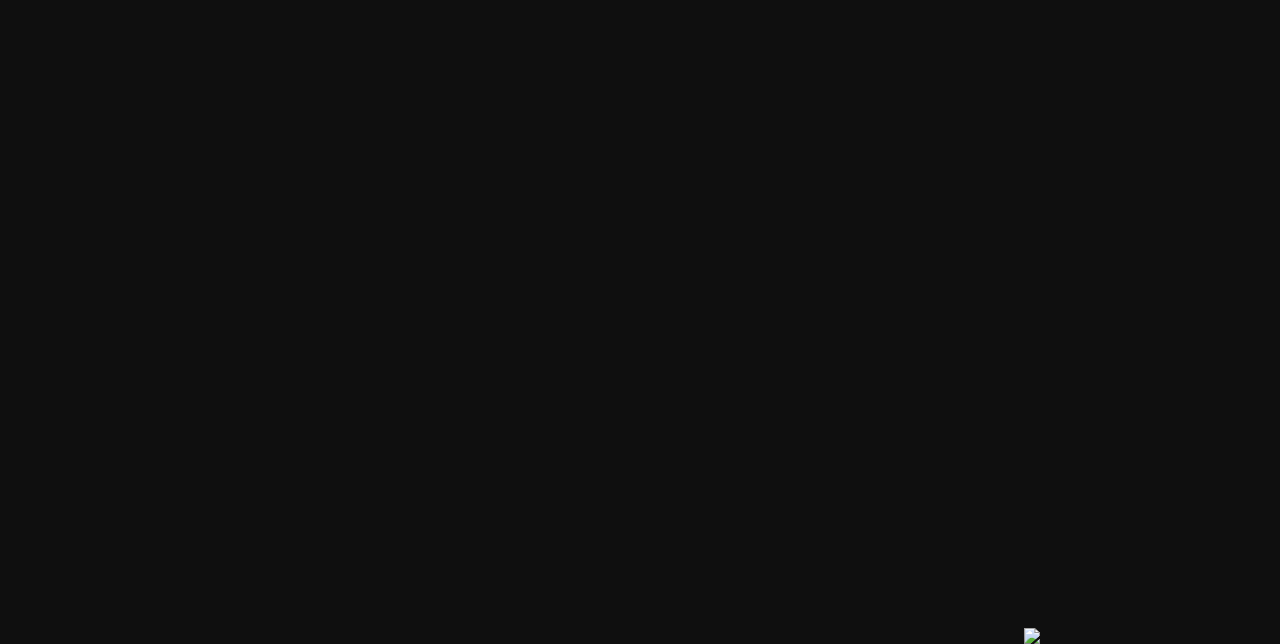
==== commit 1c980140: "yandex" ====
--- a/index.html
+++ b/index.html
@@ -2,8 +2,30 @@
 <html lang="ru">
 	<head>
 		<meta charset="utf-8">
-		<title>S—A.XI</title>
-		<link rel="stylesheet" href="./styles.css?ver=parallax">
+		<title>STENOGRAFFIA</title>
+		<!-- 
+		DESIGN: Taisia Spirina, https://www.instagram.com/singularity.machine/, StreetArt/SPEKTR/HSIYA
+		CODE: Vilka Stakan, https://www.instagram.com/vilkastakan/, ВЬЮС Gang
+	    -->
+		<meta name="description" content="Стенограффия. Международный фестиваль уличного искусства. Ежегодно с 2010 года проводится в Екатеринбурге в первые выходные июля.">
+		<meta name="keywords" content="STENOGRAFFIA, Стенограффия, стритарт, уличное искусство, Екатеринбург, фестиваль, фестиваль уличного искусства, street art, стрит арт, стрит-арт, streetart, street-art">
+		<meta property="og:title" content="STENOGRAFFIA">
+		<meta property="og:url" content="https://stenograffia.ru">
+		<meta property="vk:type" content="website">
+		<meta property="og:site_name" content="STENOGRAFFIA" />
+		<meta property="og:locale" content="ru_RU" />
+		<meta property="og:description" content="Стенограффия. Международный фестиваль уличного искусства. Ежегодно с 2010 года проводится в Екатеринбурге в первые выходные июля.">
+		<meta property="og:image" content="https://stenograffia.ru/img/photo/11.jpg" />
+		<link rel="stylesheet" href="./styles.css?ver=final">
+		
+		<link rel="apple-touch-icon" sizes="180x180" href="/apple-touch-icon.png">
+		<link rel="icon" type="image/png" sizes="32x32" href="/favicon-32x32.png">
+		<link rel="icon" type="image/png" sizes="16x16" href="/favicon-16x16.png">
+		<link rel="manifest" href="/site.webmanifest">
+		<link rel="mask-icon" href="/safari-pinned-tab.svg" color="#fcd600">
+		<meta name="msapplication-TileColor" content="#b91d47">
+		<meta name="theme-color" content="#ffffff">
+		<script src="https://api-maps.yandex.ru/2.1/?lang=ru_RU&amp;apikey=c4f19faf-5fd0-4cdf-9577-114449b3ba9c" type="text/javascript"></script>
 	</head>
 	<body>
 		<div class="container">
@@ -46,7 +68,7 @@
 			</div>
 			<div class="row gallery-row">
 				<div class="col-1 button" id="lb" onclick="showPhoto(11);"><img src="./img/left.svg" width="40%"></div>
-				<div class="col-10 gallery"><div class="gallery-slider"><img id="photo-link" src="./img/photo/1.jpg" width="100%">
+				<div class="col-10 gallery"><div class="gallery-slider"><img id="photo-link" src="./img/photo/11.jpg" width="100%">
 					<div class="gallery-expl row-g"><div class="col-g-7" id="expl-name">Rainessence: Стена ангелов<br>2019</div><div class=" col-g-3 alright" id="expl-author">Фото: Максим Лоскутов</div></div>
 				</div>
 			</div>
@@ -81,8 +103,8 @@
 			<div class="col-7">стран-участниц</div>
 		</div>
 		<!-- <div class="row numbers numbers-row">
-				<div class="col-5 alright">18</div>
-				<div class="col-7">звёздочек на сайте</div>
+					<div class="col-5 alright">36</div>
+					<div class="col-7">звёздочек на сайте</div>
 		</div> -->
 	</div>
 	<div class="row marquee-3-row">
@@ -130,20 +152,9 @@
 				<h2 style="padding-top: 1.6vw;">Подписка на новости</h2>
 				<p style="margin-top: 1.7vw;">Хейоо! Новости уличного искусства и&nbsp;приглашения для участия в&nbsp;новых проектах. Пиши адрес. Спамить не&nbsp;будем, только полезности :)</p>
 				<div class="mailform">
-					<div class="sp-form-outer sp-force-hide">
-						<div id="sp-form-156714" sp-id="156714" sp-hash="46d7d1a23f1857fbc134d47abc59df1a1ac632f223fa742f9236b6a47ae38594" sp-lang="ru" class="sp-form sp-form-regular sp-form-embed sp-form-horizontal" sp-show-options="%7B%22satellite%22%3Afalse%2C%22maDomain%22%3A%22login.sendpulse.com%22%2C%22formsDomain%22%3A%22forms.sendpulse.com%22%2C%22condition%22%3A%22onEnter%22%2C%22scrollTo%22%3A25%2C%22delay%22%3A10%2C%22repeat%22%3A3%2C%22background%22%3A%22rgba(0%2C%200%2C%200%2C%200.5)%22%2C%22position%22%3A%22bottom-right%22%2C%22animation%22%3A%22%22%2C%22hideOnMobile%22%3Afalse%2C%22urlFilter%22%3Afalse%2C%22urlFilterConditions%22%3A%5B%7B%22force%22%3A%22hide%22%2C%22clause%22%3A%22contains%22%2C%22token%22%3A%22%22%7D%5D%2C%22analytics%22%3A%7B%22ga%22%3A%7B%22eventLabel%22%3Anull%2C%22send%22%3Afalse%7D%2C%22ym%22%3A%7B%22counterId%22%3Anull%2C%22eventLabel%22%3Anull%2C%22targetId%22%3Anull%2C%22send%22%3Afalse%7D%7D%7D">
-							<div class="sp-form-fields-wrapper">
-								<div class="sp-message"></div>
-								<form novalidate="" class="sp-element-container ui-sortable ui-droppable sp-lg sp-field-nolabel " style="width: 102%; margin-left:-1%; margin-bottom: -1%">
-									<div class="sp-field " sp-id="sp-02039df5-4480-4acd-866e-814cf41bf52b"><label class="sp-control-label"><span >Email</span><strong ></strong></label><input type="email" sp-type="email" name="sform[email]" class="sp-form-control " placeholder="hello@stenograffia.ru" sp-tips="%7B%22required%22%3A%22%D0%9E%D0%B1%D1%8F%D0%B7%D0%B0%D1%82%D0%B5%D0%BB%D1%8C%D0%BD%D0%BE%D0%B5%20%D0%BF%D0%BE%D0%BB%D0%B5%22%2C%22wrong%22%3A%22%D0%9D%D0%B5%D0%B2%D0%B5%D1%80%D0%BD%D1%8B%D0%B9%20email-%D0%B0%D0%B4%D1%80%D0%B5%D1%81%22%7D" required="required"></div>
-									<div class="sp-field sp-button-container " sp-id="sp-0250cf25-61cb-4b80-8e9d-5a84da760cba"><button id="sp-0250cf25-61cb-4b80-8e9d-5a84da760cba" class="sp-button">ПОДПИСАТЬСЯ</button></div>
-								</form>
-								<div class="sp-link-wrapper sp-brandname__left" style="display: none"><a class="sp-link " target="_blank" href="https://sendpulse.com/ru/forms-powered-by-sendpulse?sn=b25sZWFybmluZy5ydQ%3D%3D&amp;from=7389306"><span class="sp-link-img">&nbsp;</span><span translate="FORM.PROVIDED_BY">Предоставлено SendPulse</span></a></div>
-							</div>
-						</div>
-					</div>
-					<script type="text/javascript" src="//web.webformscr.com/apps/fc3/build/default-handler.js?1589449341458"></script>
+					<script src="//web.webformscr.com/apps/fc3/build/loader.js" sp-form-id="46d7d1a23f1857fbc134d47abc59df1a1ac632f223fa742f9236b6a47ae38594"></script>
 				</div>
+				<style type="text/css">.sp-link-wrapper{display:none} .sp-force-hide{width: 100% !important; max-width: 100%; min-width: 100%} .sp-form[sp-id="156714"]{width: 100% !important}</style>
 			</div>
 		</div>
 		<div class="row volunteer-row">
@@ -165,7 +176,7 @@
 		</div>
 		<div class="col-1"></div>
 		<div class="col-8">
-			<iframe src="https://www.google.com/maps/d/embed?mid=1xyfqwKQ35Fc_DFLENugD0XhU-3k" width="100%" height="400vw"></iframe>
+			<div id="map" style="width: 100%; height: 40vw; padding: 0; margin: 0;"></div>
 		</div>
 	</div>
 	<div class="row partners-row">
@@ -219,13 +230,40 @@
 </div>
 <div class="preload-images"></div>
 <script type="text/javascript">
+
+
 function pxTOvw(value) {var w = window,d = document,e = d.documentElement,g = d.getElementsByTagName('body')[0],x = w.innerWidth || e.clientWidth || g.clientWidth;return (100*value)/x;};
-
 function parallax() {
 	Array.from(document.getElementsByClassName("rellax")).forEach((s) => {
 		s.style.top = s.getAttribute('toper') - pxTOvw(0.7*window.pageYOffset*s.getAttribute('speed')) + "vw";});
 	};
 window.addEventListener("scroll", function(){parallax()});
+
+function init() {
+    var myMap = new ymaps.Map('map', {
+        center: [56.825848, 60.600878],
+        zoom: 6,
+        controls: []
+    });
+    
+    // Создадим экземпляр элемента управления «поиск по карте»
+    // с установленной опцией провайдера данных для поиска по организациям.
+    var searchControl = new ymaps.control.SearchControl({
+        options: {
+            provider: 'yandex#search'
+        }
+    });
+    
+    myMap.controls.add(searchControl);
+    
+    // Программно выполним поиск определённых кафе в текущей
+    // прямоугольной области карты.
+    searchControl.search('STENOGRAFFIA');
+}
+
+ymaps.ready(init);
+
+
 	const photos = [
 			["./img/photo/11.jpg","Команда STENOGRAFFIA: Нейронный стрит-арт<br>2018", "Фото: Максим Лоскутов"],
 			["./img/photo/1.jpg","Rainessence: Стена ангелов<br>2019", "Фото: Григорий Постников"],
@@ -251,5 +289,20 @@
 	showPhoto(0);
 	
 </script>
+
+<!-- Yandex.Metrika counter -->
+<script type="text/javascript" >
+   (function(m,e,t,r,i,k,a){m[i]=m[i]||function(){(m[i].a=m[i].a||[]).push(arguments)};
+   m[i].l=1*new Date();k=e.createElement(t),a=e.getElementsByTagName(t)[0],k.async=1,k.src=r,a.parentNode.insertBefore(k,a)})
+   (window, document, "script", "https://mc.yandex.ru/metrika/tag.js", "ym");
+
+   ym(54429568, "init", {
+        clickmap:true,
+        trackLinks:true,
+        accurateTrackBounce:true
+   });
+</script>
+<noscript><div><img src="https://mc.yandex.ru/watch/54429568" style="position:absolute; left:-9999px;" alt="" /></div></noscript>
+<!-- /Yandex.Metrika counter -->
 </body>
 </html>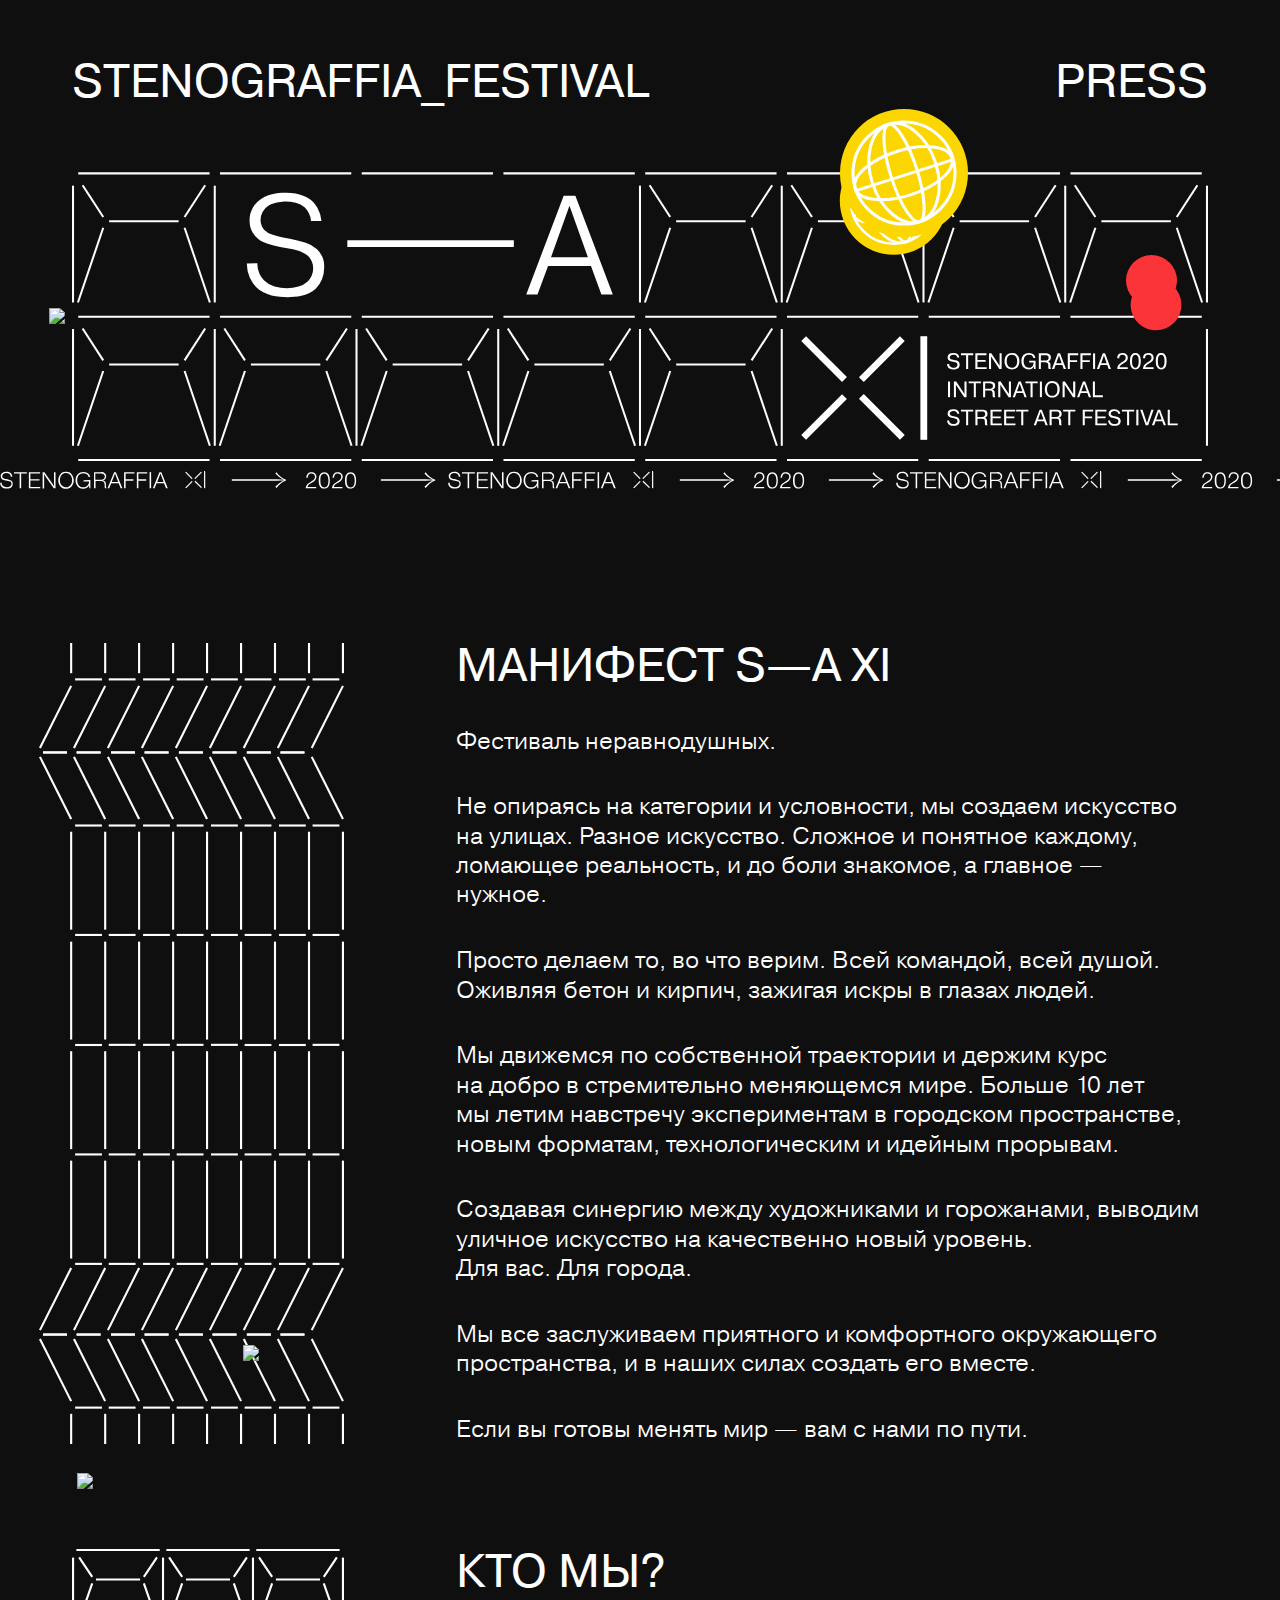
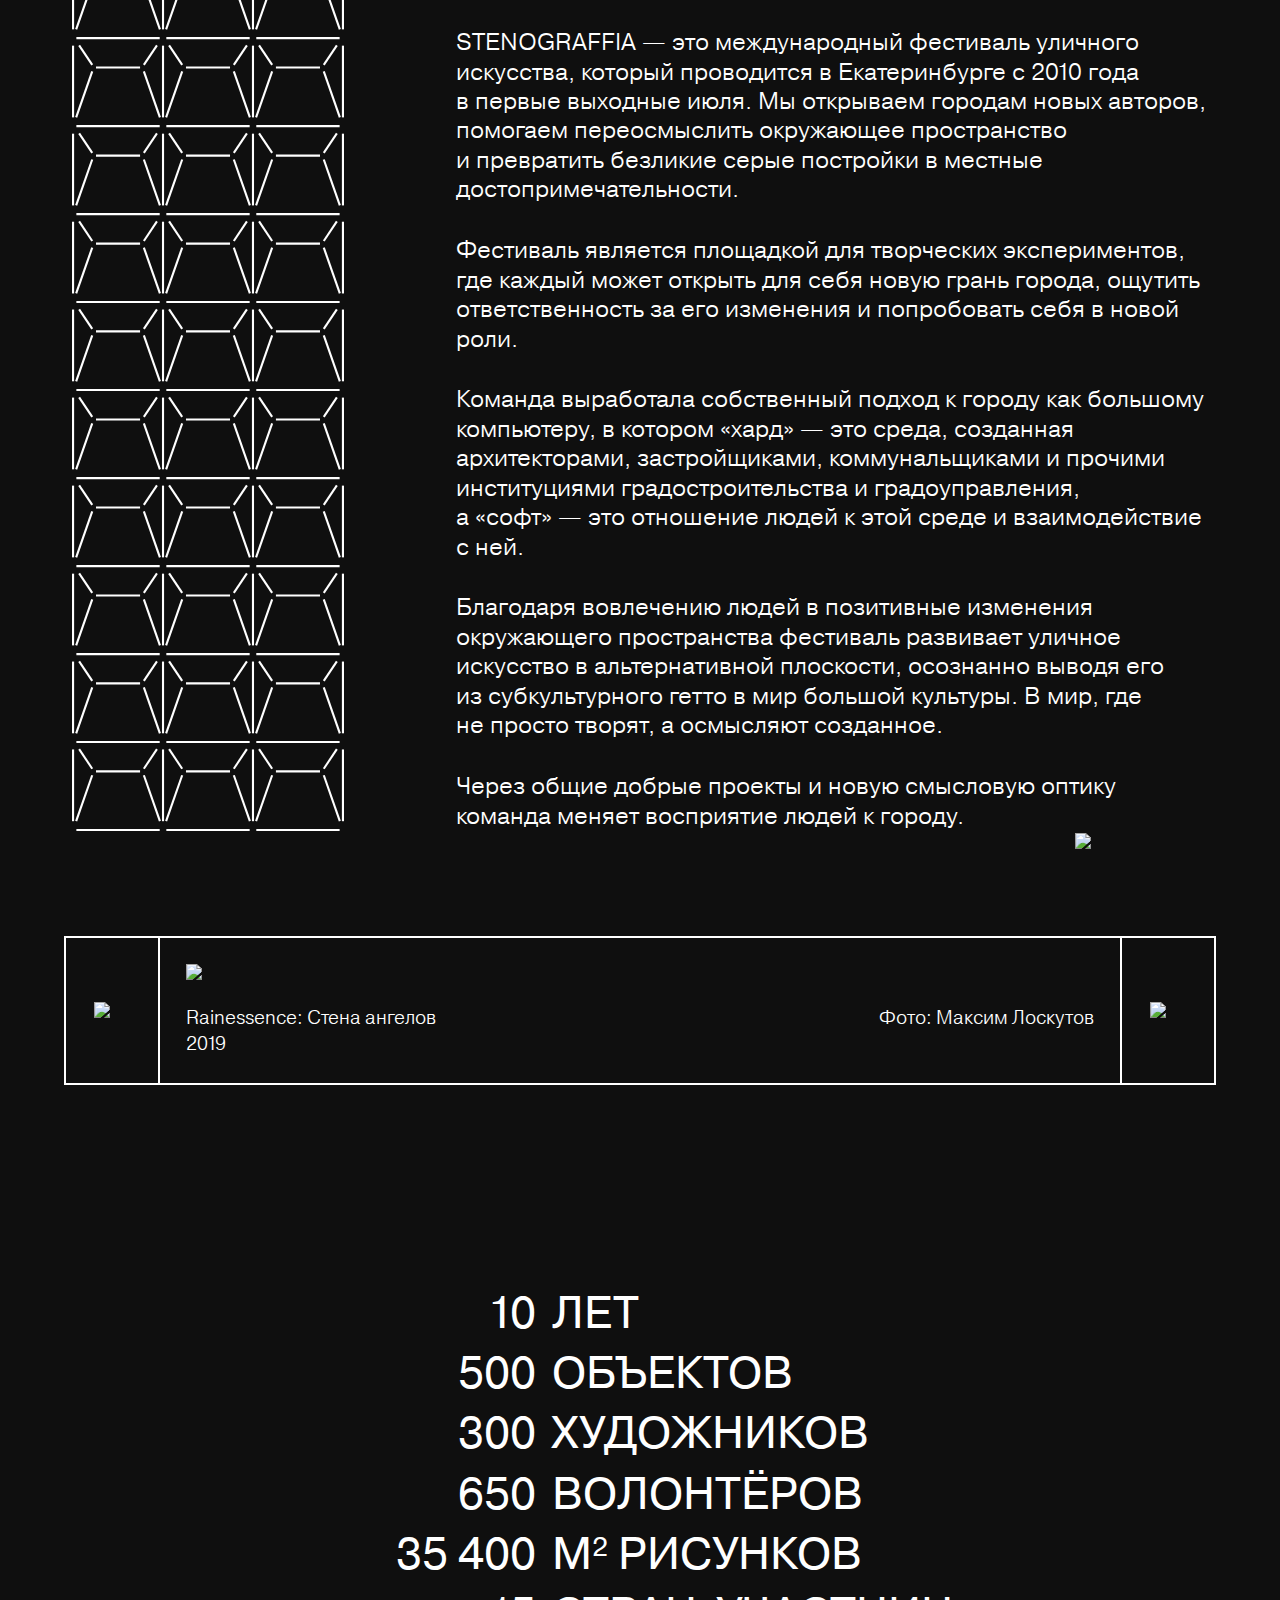
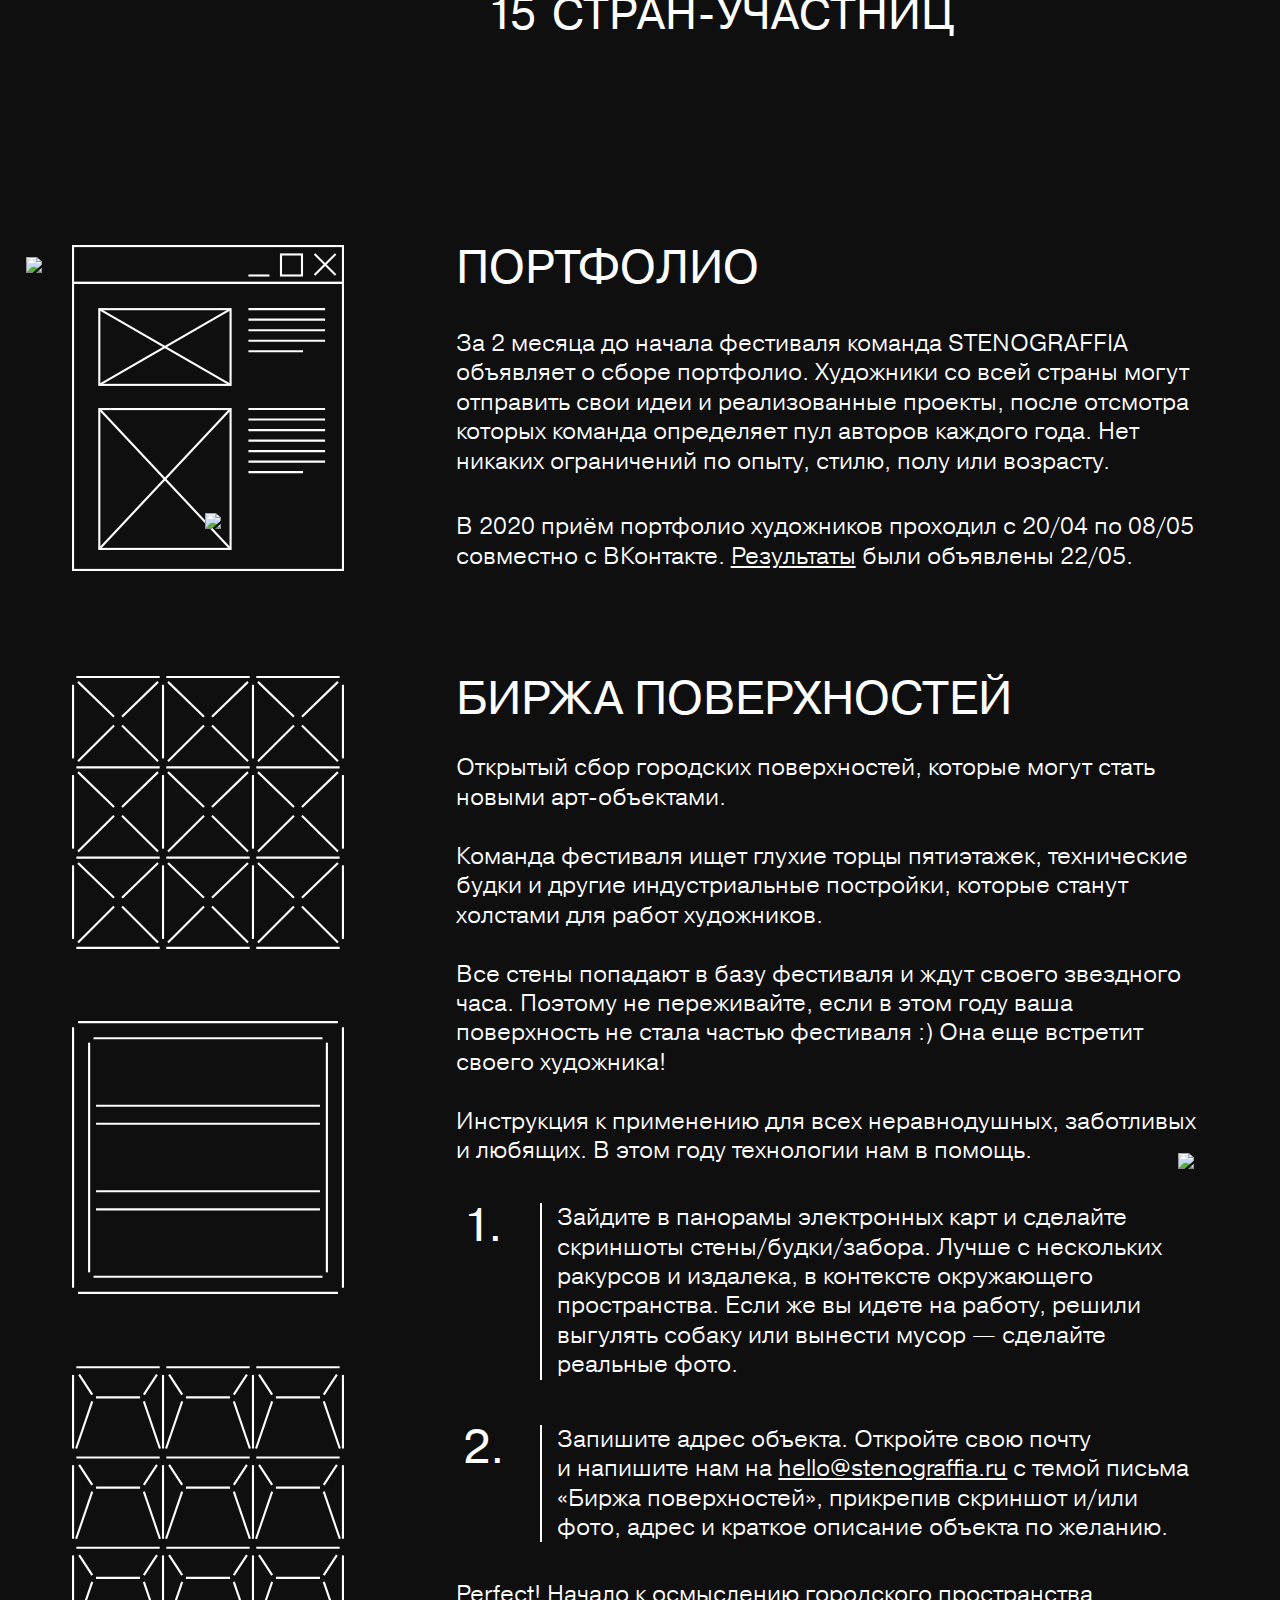
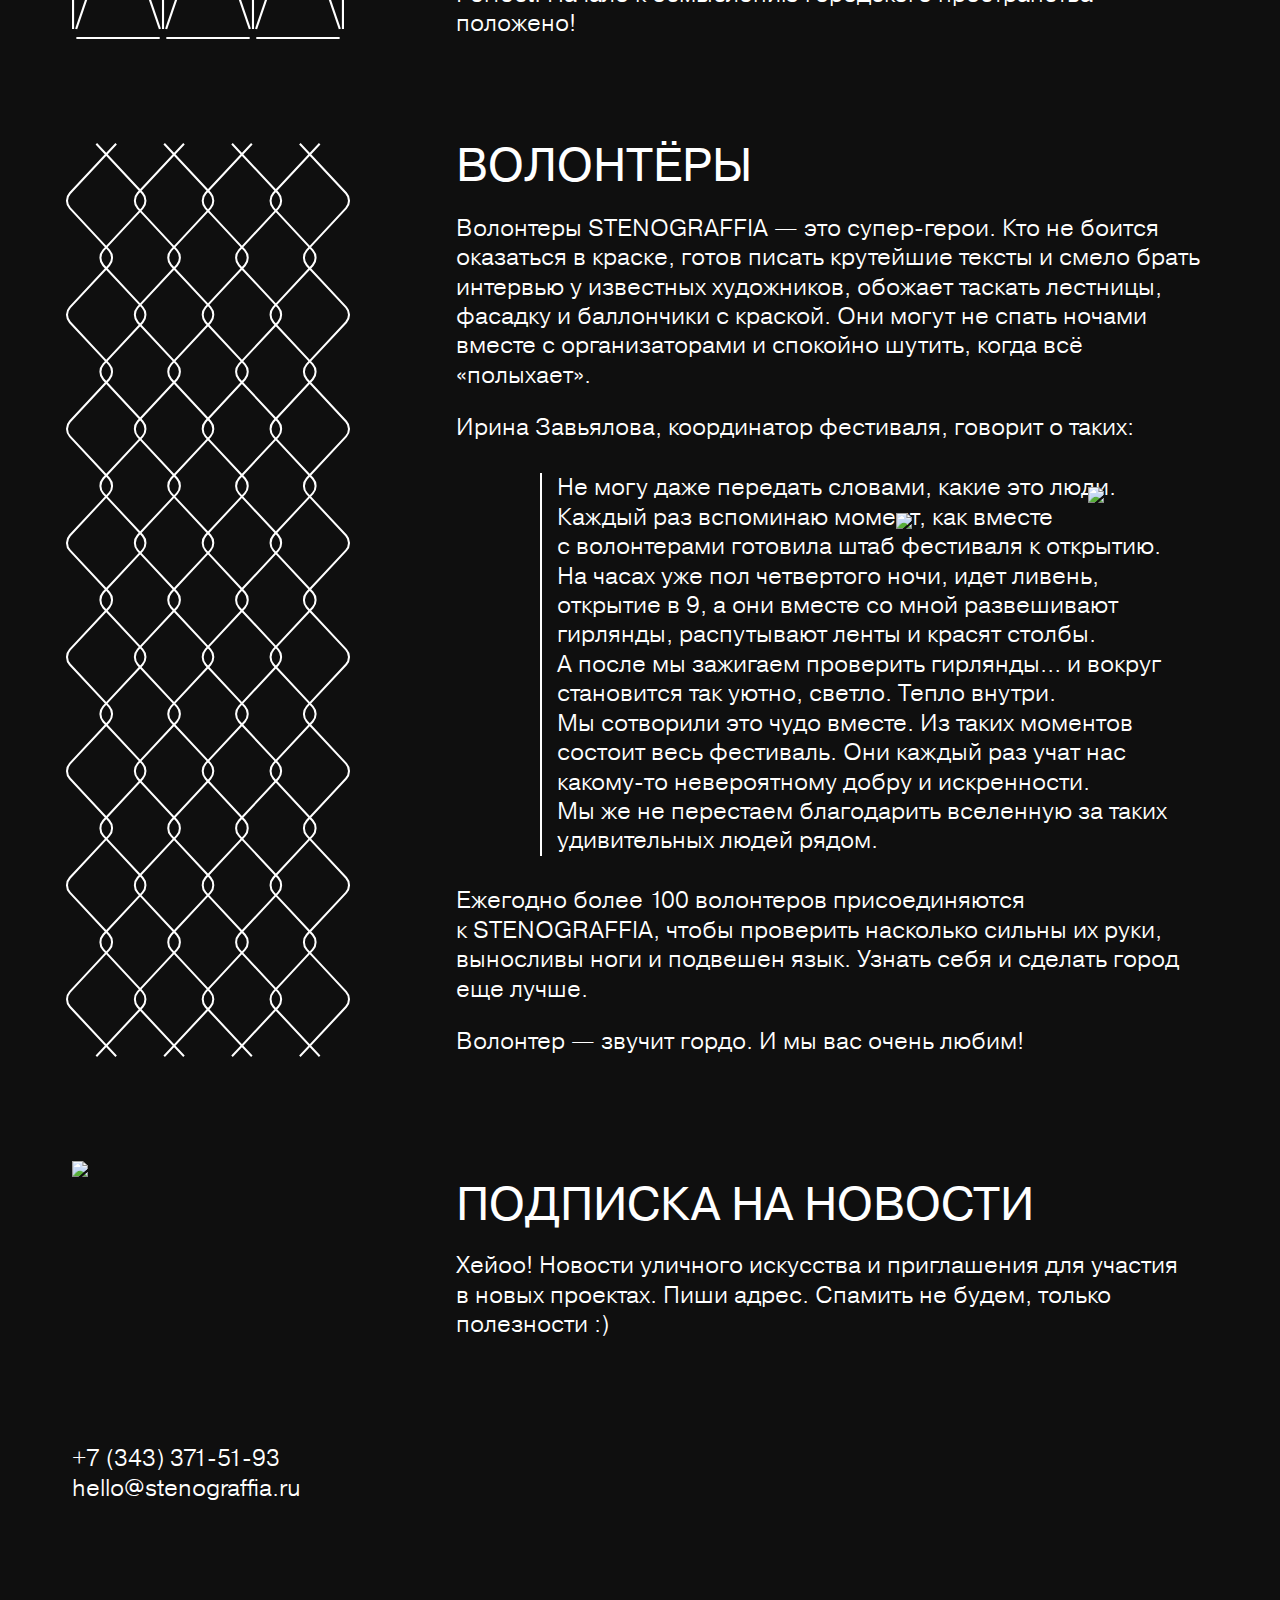
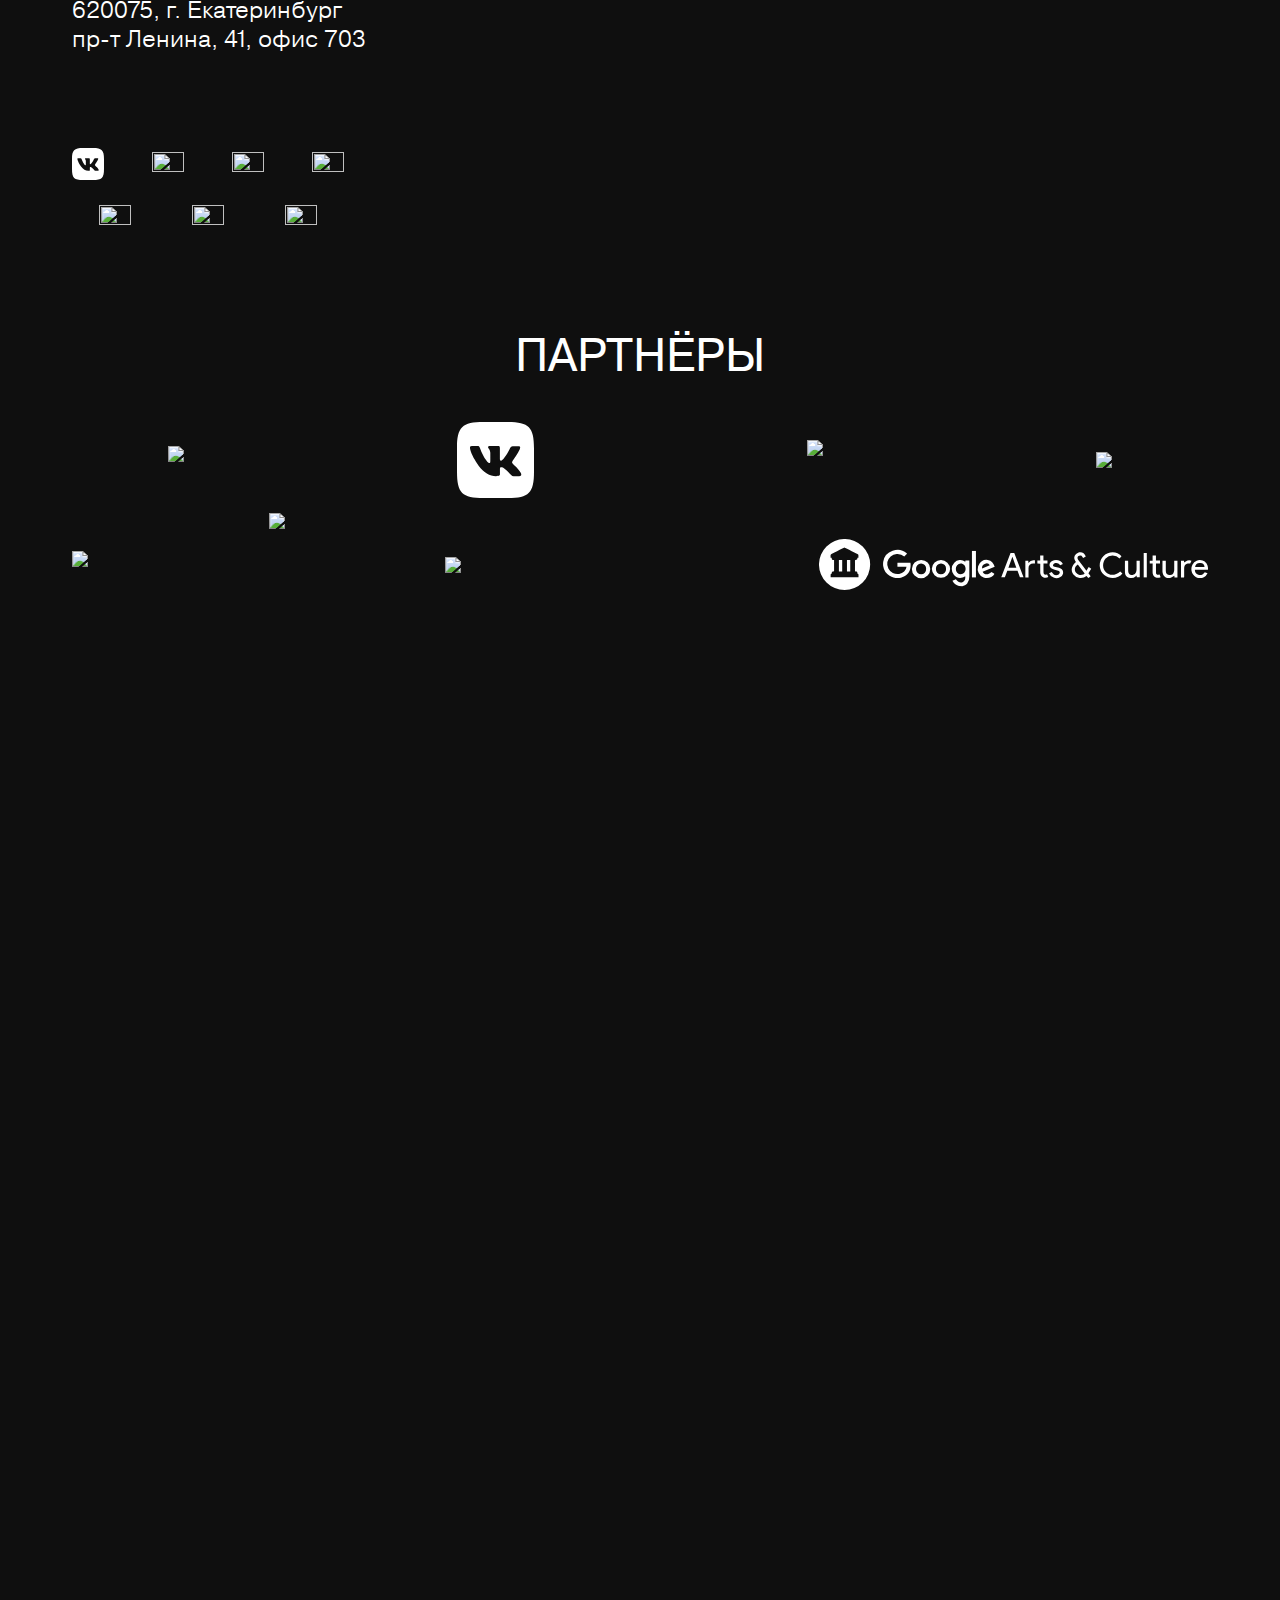
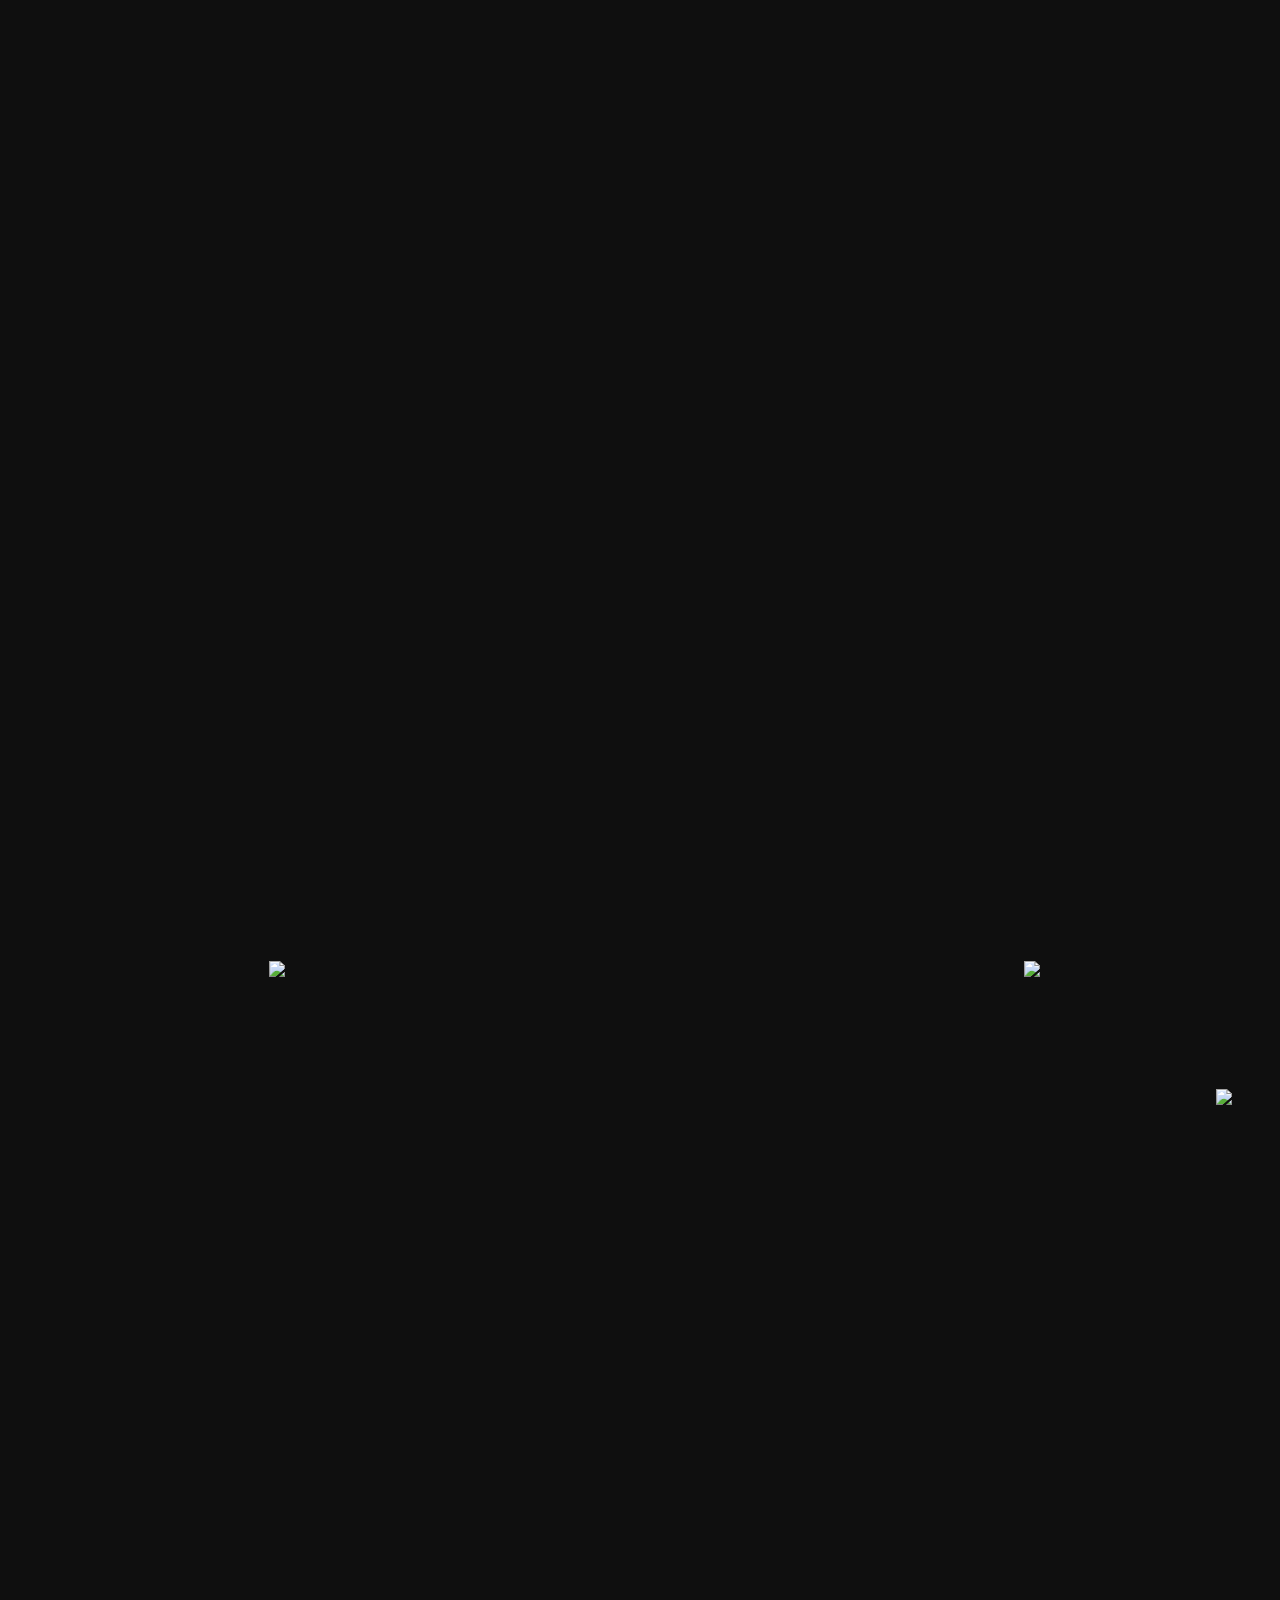
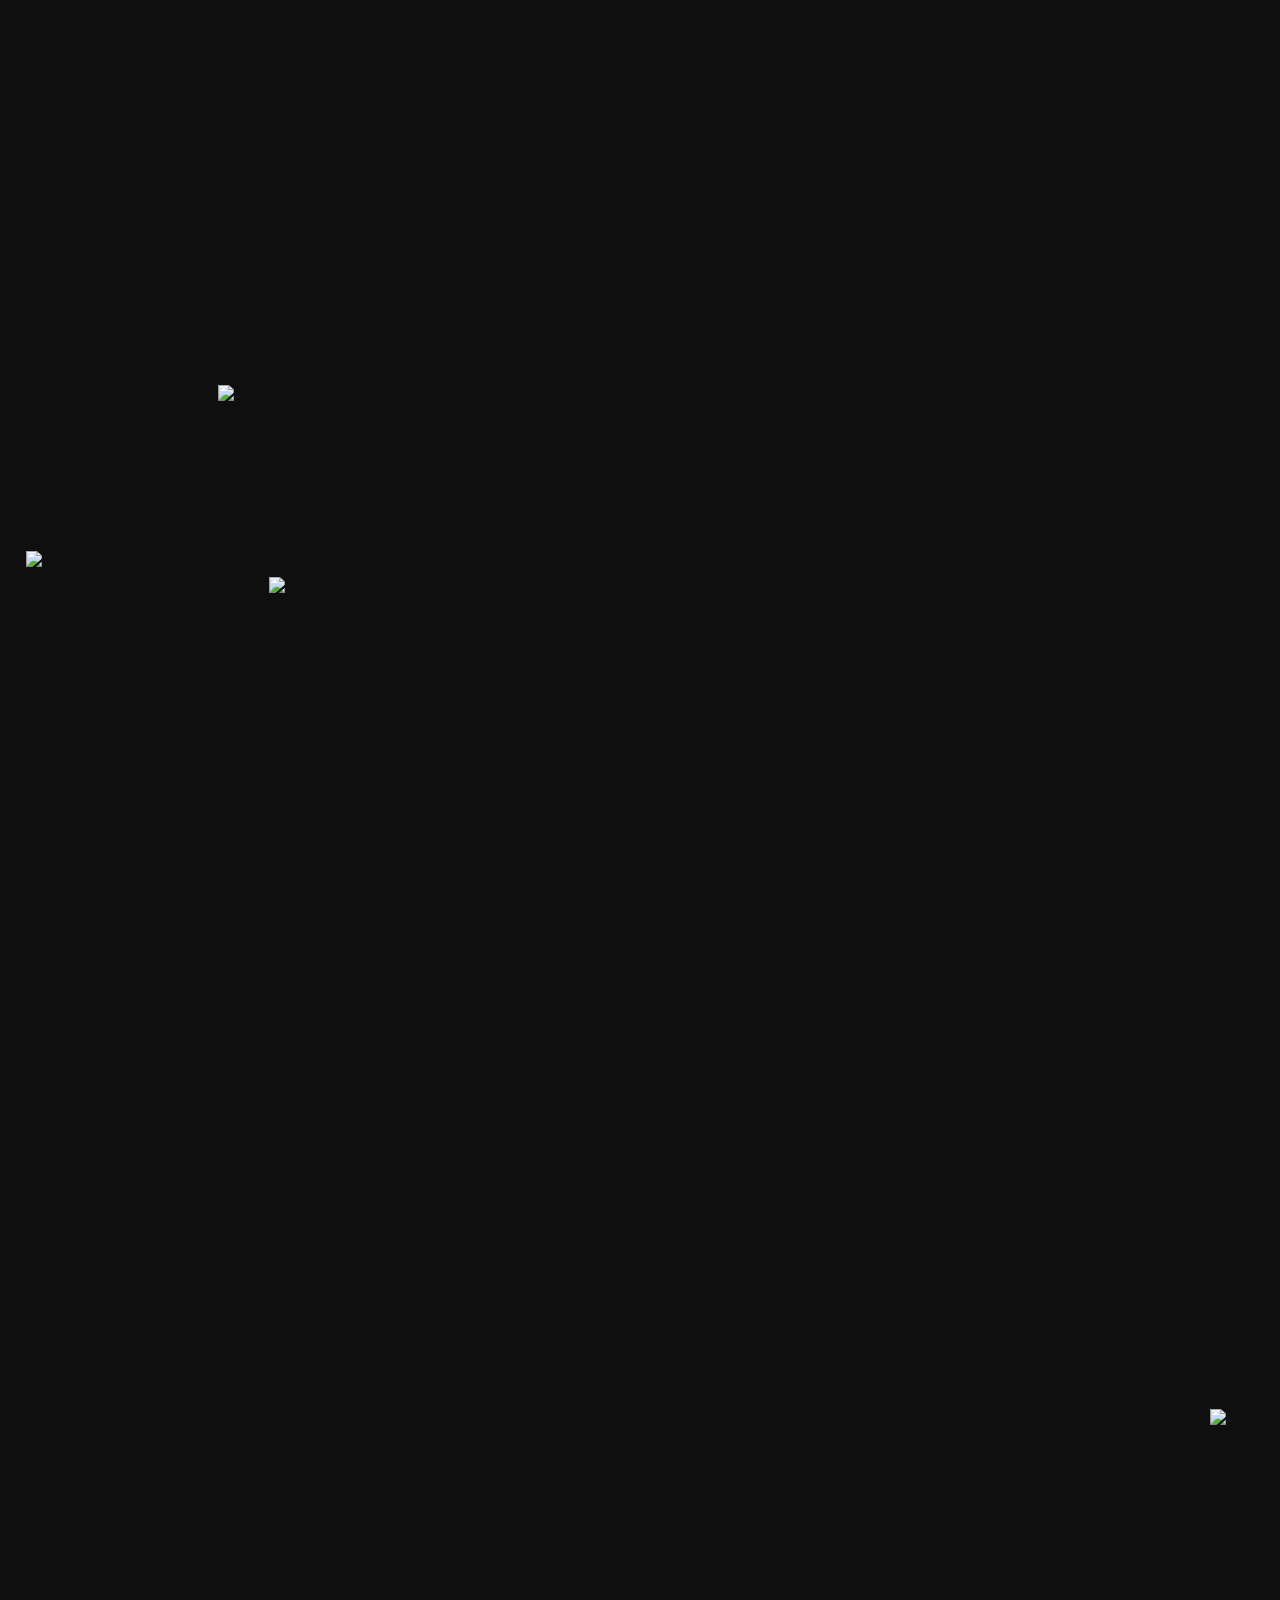
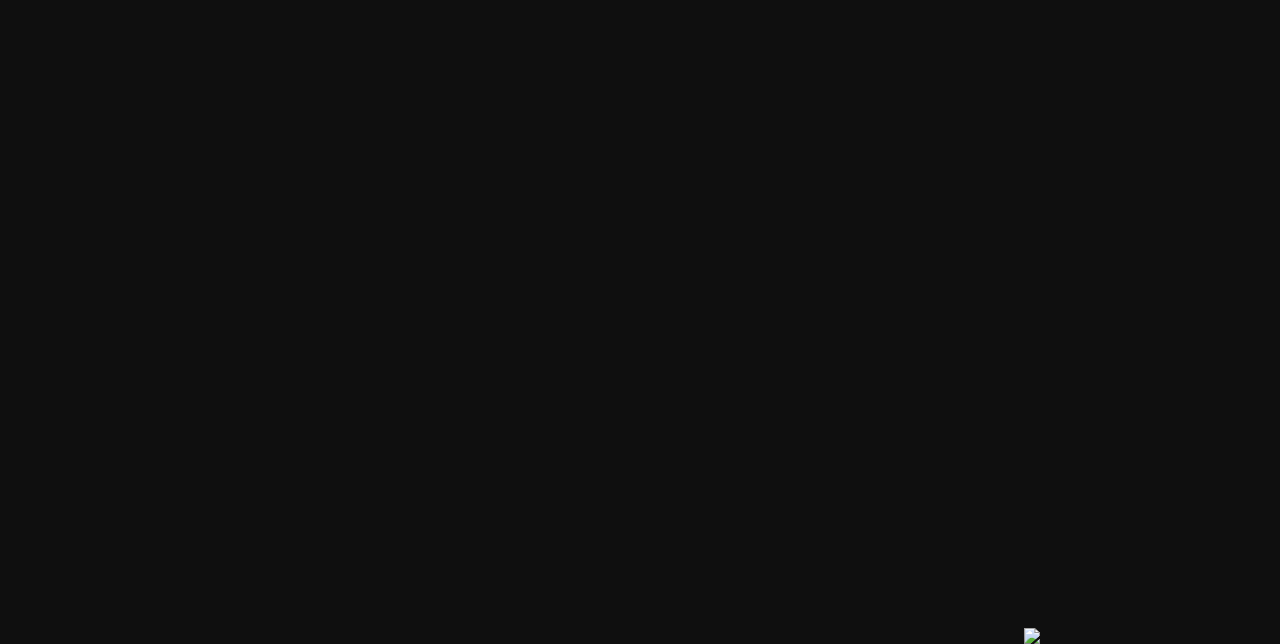
==== commit c19b11d3: "final?" ====
--- a/index.html
+++ b/index.html
@@ -15,8 +15,10 @@
 		<meta property="og:site_name" content="STENOGRAFFIA" />
 		<meta property="og:locale" content="ru_RU" />
 		<meta property="og:description" content="Стенограффия. Международный фестиваль уличного искусства. Ежегодно с 2010 года проводится в Екатеринбурге в первые выходные июля.">
-		<meta property="og:image" content="https://stenograffia.ru/img/photo/11.jpg" />
+		<meta property="og:image" content="https://stenograffia.ru/img/opengraph.png" />
+		<meta property="vk:image" content="https://stenograffia.ru/img/vk.png">
 		<link rel="stylesheet" href="./styles.css?ver=final">
+		<meta property="og:type" content="website" />
 		
 		<link rel="apple-touch-icon" sizes="180x180" href="/apple-touch-icon.png">
 		<link rel="icon" type="image/png" sizes="32x32" href="/favicon-32x32.png">
@@ -176,7 +178,8 @@
 		</div>
 		<div class="col-1"></div>
 		<div class="col-8">
-			<div id="map" style="width: 100%; height: 40vw; padding: 0; margin: 0;"></div>
+			<div id="map" style="width: 100%; height: 30vw; padding: 0; margin: 0;"></div>
+			<!-- <iframe src="https://www.google.com/maps/d/embed?mid=1xyfqwKQ35Fc_DFLENugD0XhU-3k" width="100%" height="400vw"></iframe> -->
 		</div>
 	</div>
 	<div class="row partners-row">
@@ -242,7 +245,7 @@
 function init() {
     var myMap = new ymaps.Map('map', {
         center: [56.825848, 60.600878],
-        zoom: 6,
+        zoom: 1,
         controls: []
     });
     
